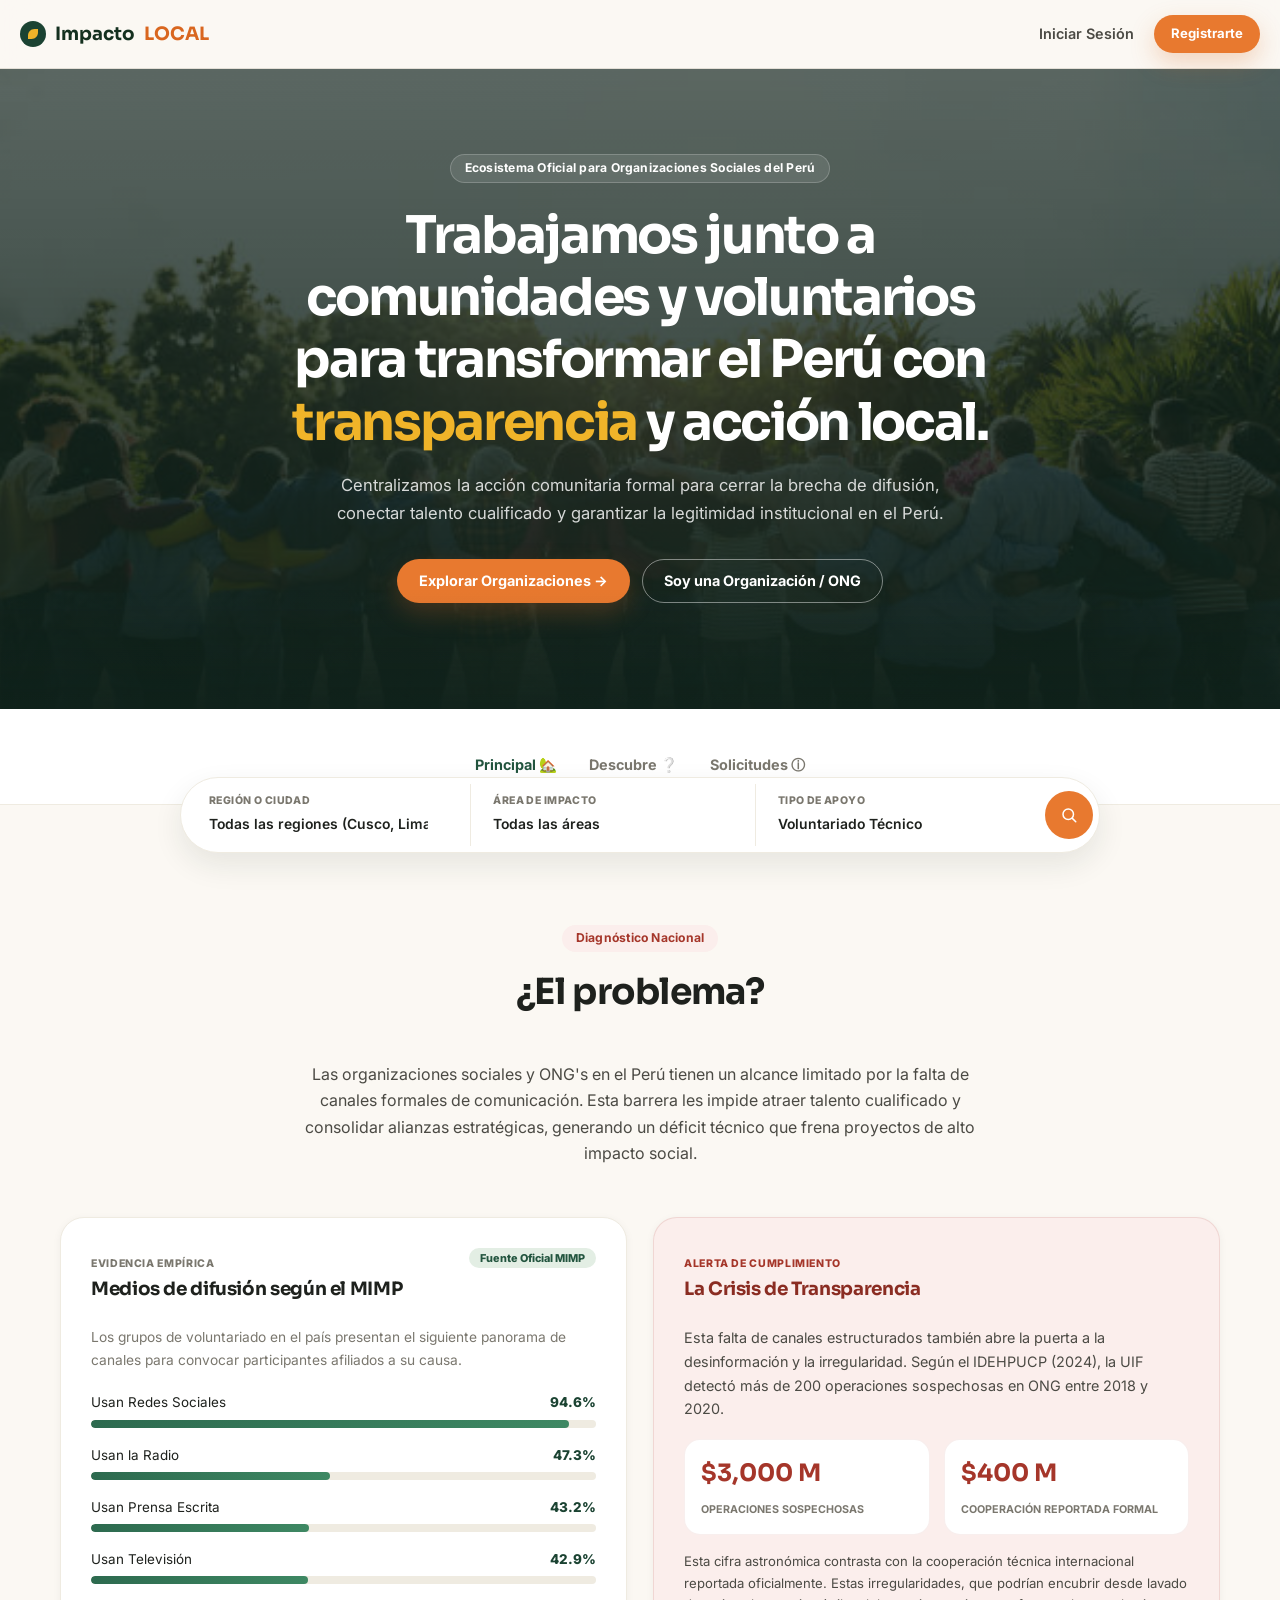
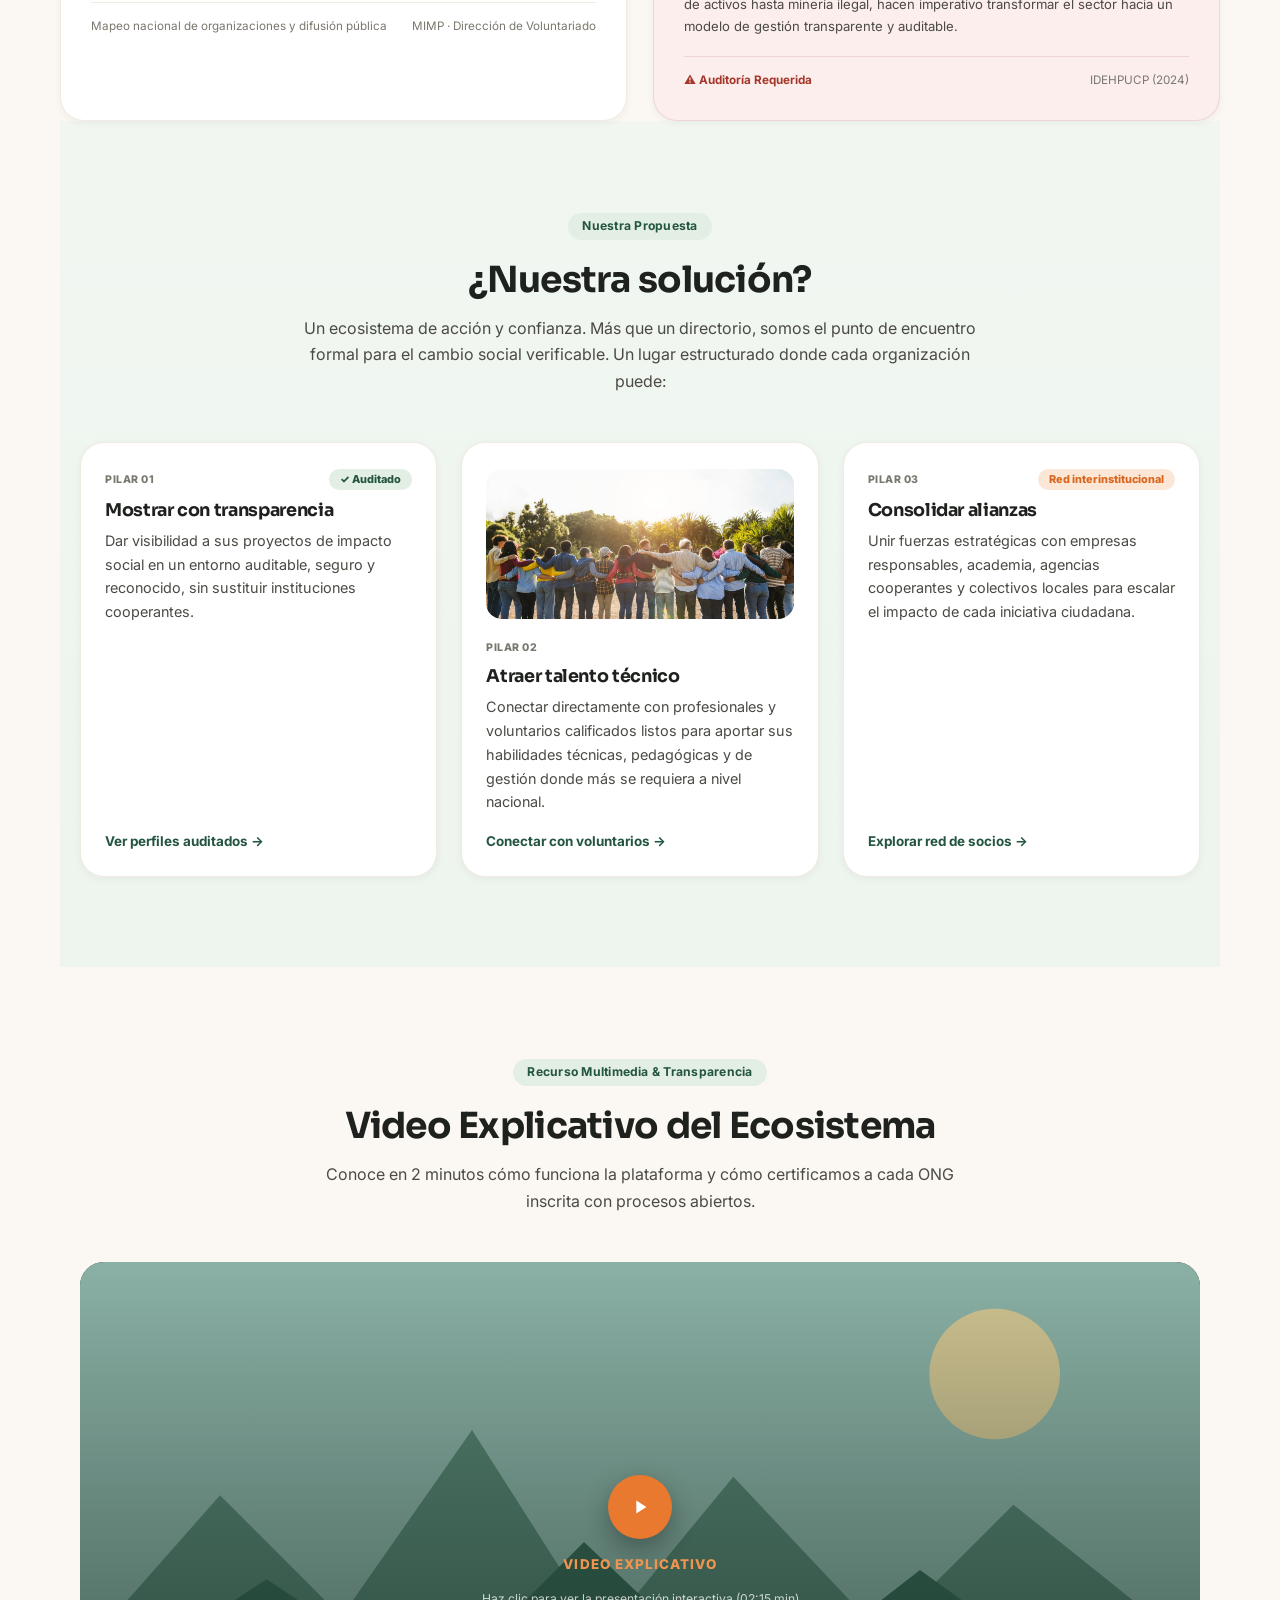
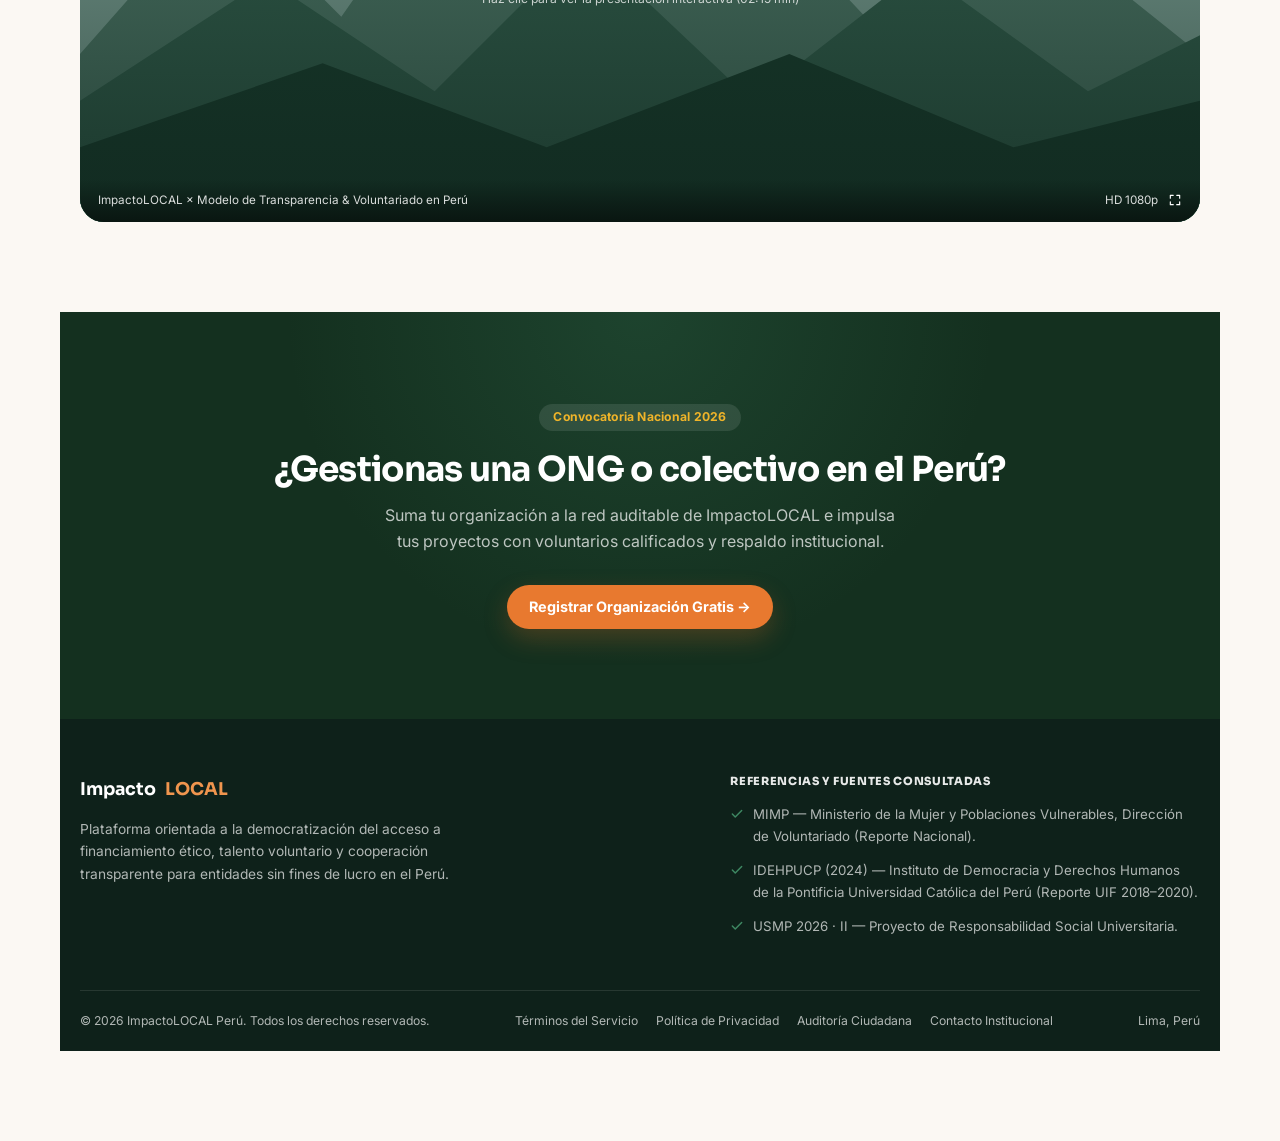
==== index.html @ 23d78580 "Add files via upload" ====
<!DOCTYPE html>
<html lang="es">
<head>
<meta charset="UTF-8">
<meta name="viewport" content="width=device-width, initial-scale=1.0">
<title>ImpactoLOCAL — Ecosistema oficial para organizaciones sociales del Perú</title>
<meta name="description" content="Centralizamos la acción comunitaria formal para cerrar la brecha de difusión, conectar talento cualificado y garantizar la legitimidad institucional en el Perú.">
<link rel="stylesheet" href="css/styles.css">
</head>
<body>
  <nav class="navbar">
    <a href="index.html" class="navbar-logo">
      <svg width="26" height="26" viewBox="0 0 26 26" fill="none" xmlns="http://www.w3.org/2000/svg">
        <circle cx="13" cy="13" r="13" fill="#1B4332"/>
        <path d="M8 14.5C8 10.9 10.9 8 14.5 8H18V11.5C18 15.1 15.1 18 11.5 18H8V14.5Z" fill="#F0B429"/>
      </svg>
      Impacto<span>LOCAL</span>
    </a>
    <div class="navbar-right">
      <a href="registrar.html" class="navbar-login">Iniciar Sesión</a>
      <a href="registrar.html" class="btn btn--naranja btn--sm">Registrarte</a>
    </div>
  </nav>
  <header class="hero">
    <div class="hero-bg"></div>
    <div class="hero-inner">
      <span class="eyebrow">Ecosistema Oficial para Organizaciones Sociales del Perú</span>
      <h1>Trabajamos junto a comunidades y voluntarios para transformar el Perú con <span class="marca">transparencia</span> y acción local.</h1>
      <p class="lead">Centralizamos la acción comunitaria formal para cerrar la brecha de difusión, conectar talento cualificado y garantizar la legitimidad institucional en el Perú.</p>
      <div class="hero-ctas">
        <a href="descubre.html" class="btn btn--naranja">Explorar Organizaciones →</a>
        <a href="registrar.html" class="btn btn--outline-oscuro">Soy una Organización / ONG</a>
      </div>
    </div>
  </header>
  <div class="subnav-bar">
    <div class="subnav">
      <a href="index.html" class="active">Principal 🏡</a>
      <a href="descubre.html">Descubre ❔</a>
      <a href="solicitudes.html">Solicitudes ⓘ</a>
    </div>
  </div>
  <div class="wrap">
    <form class="search-bar" action="descubre.html">
      <div class="search-field">
        <label for="region">Región o ciudad</label>
        <select id="region" name="region">
          <option>Todas las regiones (Cusco, Lima, Puno...)</option>
          <option>Cusco</option>
          <option>Lima</option>
          <option>Puno</option>
          <option>Arequipa</option>
        </select>
      </div>
      <div class="search-field">
        <label for="area">Área de impacto</label>
        <select id="area" name="area">
          <option>Todas las áreas</option>
          <option>Educación</option>
          <option>Salud</option>
          <option>Medio ambiente</option>
          <option>Inclusión social</option>
        </select>
      </div>
      <div class="search-field">
        <label for="tipo">Tipo de apoyo</label>
        <select id="tipo" name="tipo">
          <option>Voluntariado Técnico</option>
          <option>Donaciones</option>
          <option>Alianzas institucionales</option>
          <option>Mentoría</option>
        </select>
      </div>
      <button type="submit" class="search-submit" aria-label="Buscar">
        <svg width="18" height="18" viewBox="0 0 24 24" fill="none"><circle cx="11" cy="11" r="7" stroke="white" stroke-width="2"/><path d="M21 21L16.5 16.5" stroke="white" stroke-width="2" stroke-linecap="round"/></svg>
      </button>
    </form>
  </div>
  <section class="problema">
    <div class="wrap">
      <div class="section-head">
        <span class="eyebrow eyebrow--rosa">Diagnóstico Nacional</span>
        <h2>¿El problema?</h2>
      </div>
      <div class="problema-intro">
        <p>Las organizaciones sociales y ONG's en el Perú tienen un alcance limitado por la falta de canales formales de comunicación. Esta barrera les impide atraer talento cualificado y consolidar alianzas estratégicas, generando un déficit técnico que frena proyectos de alto impacto social.</p>
      </div>
      <div class="grid-2">
        <div class="panel">
          <div class="panel-head">
            <div>
              <span class="panel-tag">EVIDENCIA EMPÍRICA</span>
              <h3>Medios de difusión según el MIMP</h3>
            </div>
            <span class="pill pill--verde">Fuente Oficial MIMP</span>
          </div>
          <p style="font-size:0.86rem; color:var(--gris-500); margin-bottom:20px;">Los grupos de voluntariado en el país presentan el siguiente panorama de canales para convocar participantes afiliados a su causa.</p>

          <div class="barra-fila">
            <div class="barra-top"><span>Usan Redes Sociales</span><span class="num">94.6%</span></div>
            <div class="barra-track"><div class="barra-fill" style="width:94.6%"></div></div>
          </div>
          <div class="barra-fila">
            <div class="barra-top"><span>Usan la Radio</span><span class="num">47.3%</span></div>
            <div class="barra-track"><div class="barra-fill" style="width:47.3%"></div></div>
          </div>
          <div class="barra-fila">
            <div class="barra-top"><span>Usan Prensa Escrita</span><span class="num">43.2%</span></div>
            <div class="barra-track"><div class="barra-fill" style="width:43.2%"></div></div>
          </div>
          <div class="barra-fila">
            <div class="barra-top"><span>Usan Televisión</span><span class="num">42.9%</span></div>
            <div class="barra-track"><div class="barra-fill" style="width:42.9%"></div></div>
          </div>

          <div class="panel-foot">
            <span>Mapeo nacional de organizaciones y difusión pública</span>
            <span>MIMP · Dirección de Voluntariado</span>
          </div>
        </div>
        <div class="panel panel--alerta">
          <div class="panel-head">
            <div>
              <span class="panel-tag" style="color:var(--rojo-600);">ALERTA DE CUMPLIMIENTO</span>
              <h3>La Crisis de Transparencia</h3>
            </div>
          </div>
          <p>Esta falta de canales estructurados también abre la puerta a la desinformación y la irregularidad. Según el IDEHPUCP (2024), la UIF detectó más de 200 operaciones sospechosas en ONG entre 2018 y 2020.</p>

          <div class="stat-row">
            <div class="stat-box">
              <span class="num">$3,000 M</span>
              <span class="cap">OPERACIONES SOSPECHOSAS</span>
            </div>
            <div class="stat-box">
              <span class="num">$400 M</span>
              <span class="cap">COOPERACIÓN REPORTADA FORMAL</span>
            </div>
          </div>
          <p style="font-size:0.82rem; margin-bottom:0;">Esta cifra astronómica contrasta con la cooperación técnica internacional reportada oficialmente. Estas irregularidades, que podrían encubrir desde lavado de activos hasta minería ilegal, hacen imperativo transformar el sector hacia un modelo de gestión transparente y auditable.</p>
          <div class="panel-foot">
            <span class="req">⚠ Auditoría Requerida</span>
            <span>IDEHPUCP (2024)</span>
          </div>
        </div>
      </div>
  <section class="solucion">
    <div class="wrap">
      <div class="section-head">
        <span class="eyebrow eyebrow--verde">Nuestra Propuesta</span>
        <h2>¿Nuestra solución?</h2>
        <p>Un ecosistema de acción y confianza. Más que un directorio, somos el punto de encuentro formal para el cambio social verificable. Un lugar estructurado donde cada organización puede:</p>
      </div>
      <div class="solucion-grid">
        <div class="pilar">
          <div class="pilar-top">
            <span class="pilar-num">PILAR 01</span>
            <span class="pill pill--verde">✓ Auditado</span>
          </div>
          <h3>Mostrar con transparencia</h3>
          <p>Dar visibilidad a sus proyectos de impacto social en un entorno auditable, seguro y reconocido, sin sustituir instituciones cooperantes.</p>
          <a href="descubre.html" class="pilar-link">Ver perfiles auditados →</a>
        </div>
        <div class="pilar">
          <div class="pilar-media">
            <img src="imagenes/personas.png" alt="Voluntarios trabajando en comunidad">
          </div>
          <div class="pilar-top">
            <span class="pilar-num">PILAR 02</span>
          </div>
          <h3>Atraer talento técnico</h3>
          <p>Conectar directamente con profesionales y voluntarios calificados listos para aportar sus habilidades técnicas, pedagógicas y de gestión donde más se requiera a nivel nacional.</p>
          <a href="registrar.html" class="pilar-link">Conectar con voluntarios →</a>
        </div>
        <div class="pilar">
          <div class="pilar-top">
            <span class="pilar-num">PILAR 03</span>
            <span class="pill" style="background:var(--naranja-100); color:var(--naranja-600);">Red interinstitucional</span>
          </div>
          <h3>Consolidar alianzas</h3>
          <p>Unir fuerzas estratégicas con empresas responsables, academia, agencias cooperantes y colectivos locales para escalar el impacto de cada iniciativa ciudadana.</p>
          <a href="solicitudes.html" class="pilar-link">Explorar red de socios →</a>
        </div>
      </div>
    </div>
  </section>
  <section>
    <div class="wrap">
      <div class="section-head">
        <span class="eyebrow eyebrow--verde">Recurso Multimedia &amp; Transparencia</span>
        <h2>Video Explicativo del Ecosistema</h2>
        <p>Conoce en 2 minutos cómo funciona la plataforma y cómo certificamos a cada ONG inscrita con procesos abiertos.</p>
      </div>
      <div class="video-frame" role="button" tabindex="0" aria-label="Reproducir video explicativo">
        <svg class="landscape" viewBox="0 0 1200 600" preserveAspectRatio="xMidYMid slice" xmlns="http://www.w3.org/2000/svg">
          <rect width="1200" height="600" fill="#9CC4B8"/>
          <path d="M0 420L150 250L280 380L420 180L560 400L700 230L860 400L1000 260L1200 420V600H0Z" fill="#5F8E7C"/>
          <path d="M0 470L200 340L380 460L540 300L720 470L900 330L1080 460L1200 400V600H0Z" fill="#3C6E5A"/>
          <path d="M0 520L260 430L500 520L760 420L1000 520L1200 470V600H0Z" fill="#1B4332"/>
          <circle cx="980" cy="120" r="70" fill="#F6DDA0" opacity="0.9"/>
        </svg>
        <div class="video-center">
          <div class="play-btn">
            <svg width="22" height="22" viewBox="0 0 24 24" fill="none"><path d="M8 5V19L19 12L8 5Z" fill="white"/></svg>
          </div>
          <span class="caption">VIDEO EXPLICATIVO</span>
          <span class="sub">Haz clic para ver la presentación interactiva (02:15 min)</span>
        </div>
        <div class="video-bar">
          <span>ImpactoLOCAL × Modelo de Transparencia &amp; Voluntariado en Perú</span>
          <span class="right">
            <span>HD 1080p</span>
            <svg width="14" height="14" viewBox="0 0 24 24" fill="none"><path d="M4 9V4H9M15 4H20V9M20 15V20H15M9 20H4V15" stroke="white" stroke-width="2" stroke-linecap="round" stroke-linejoin="round"/></svg>
          </span>
        </div>
      </div>
    </div>
  </section>
  <section class="cta">
    <div class="wrap">
      <span class="eyebrow">Convocatoria Nacional 2026</span>
      <h2>¿Gestionas una ONG o colectivo en el Perú?</h2>
      <p>Suma tu organización a la red auditable de ImpactoLOCAL e impulsa tus proyectos con voluntarios calificados y respaldo institucional.</p>
      <a href="registrar.html" class="btn btn--naranja">Registrar Organización Gratis →</a>
    </div>
  </section>
  <footer>
    <div class="wrap">
      <div class="footer-grid">
        <div class="footer-col">
          <div class="footer-logo">Impacto<span>LOCAL</span></div>
          <p>Plataforma orientada a la democratización del acceso a financiamiento ético, talento voluntario y cooperación transparente para entidades sin fines de lucro en el Perú.</p>
        </div>
        <div class="footer-col">
          <h4>REFERENCIAS Y FUENTES CONSULTADAS</h4>
          <ul class="footer-refs">
            <li>
              <svg width="14" height="14" viewBox="0 0 24 24" fill="none"><path d="M20 6L9 17L4 12" stroke="currentColor" stroke-width="2.5" stroke-linecap="round" stroke-linejoin="round"/></svg>
              MIMP — Ministerio de la Mujer y Poblaciones Vulnerables, Dirección de Voluntariado (Reporte Nacional).
            </li>
            <li>
              <svg width="14" height="14" viewBox="0 0 24 24" fill="none"><path d="M20 6L9 17L4 12" stroke="currentColor" stroke-width="2.5" stroke-linecap="round" stroke-linejoin="round"/></svg>
              IDEHPUCP (2024) — Instituto de Democracia y Derechos Humanos de la Pontificia Universidad Católica del Perú (Reporte UIF 2018–2020).
            </li>
            <li>
              <svg width="14" height="14" viewBox="0 0 24 24" fill="none"><path d="M20 6L9 17L4 12" stroke="currentColor" stroke-width="2.5" stroke-linecap="round" stroke-linejoin="round"/></svg>
              USMP 2026 · II — Proyecto de Responsabilidad Social Universitaria.
            </li>
          </ul>
        </div>
      </div>
      <div class="footer-bottom">
        <span>© 2026 ImpactoLOCAL Perú. Todos los derechos reservados.</span>
        <nav>
          <a href="#">Términos del Servicio</a>
          <a href="#">Política de Privacidad</a>
          <a href="#">Auditoría Ciudadana</a>
          <a href="#">Contacto Institucional</a>
        </nav>
        <span>Lima, Perú</span>
      </div>
    </div>
  </footer>
</body>
</html>
---- css/styles.css ----
@import url('https://fonts.googleapis.com/css2?family=Sora:wght@400;500;600;700;800&family=Inter:wght@400;500;600;700&display=swap');

:root {

  --verde-950: #0E211A;
  --verde-900: #14301F;
  --verde-800: #1B4332;
  --verde-700: #23553F;
  --verde-600: #2D6A4F;
  --verde-500: #3E8863;
  --verde-100: #E3EEE4;
  --verde-50: #F1F6F1;

  --naranja-600: #D9661F;
  --naranja-500: #E8792F;
  --naranja-400: #F0954E;
  --naranja-100: #FCE7D6;

  --amarillo-500: #F0B429;

  --rojo-700: #8A2C22;
  --rojo-600: #A5362A;
  --rojo-100: #F8E4E1;
  --rosa-bg: #FBEEEC;

  --crema: #FBF8F3;
  --blanco: #FFFFFF;
  --tinta: #1E211D;
  --gris-700: #4B4A44;
  --gris-500: #7A776E;
  --gris-300: #D8D3C6;
  --gris-100: #EFEBE1;

  --verde-brand: var(--verde-800);
  --verde-brand-hover: var(--verde-900);
  --accent: var(--naranja-500);
  --accent-hover: var(--naranja-600);

  --surface: var(--blanco);
  --surface-soft: var(--crema);
  --surface-green: var(--verde-50);

  --border: var(--gris-100);
  --border-strong: var(--gris-300);

  --radius-xs: 8px;
  --radius-s: 10px;
  --radius-m: 16px;
  --radius-l: 24px;
  --radius-xl: 32px;
  --radius-pill: 999px;

  --shadow-xs:
    0 2px 8px rgba(20, 48, 31, 0.05);

  --shadow-sm:
    0 6px 18px rgba(20, 48, 31, 0.07);

  --shadow-md:
    0 12px 30px rgba(20, 48, 31, 0.09);

  --shadow-lg:
    0 20px 50px rgba(20, 48, 31, 0.13);

  --shadow-orange:
    0 10px 24px rgba(216, 102, 31, 0.25);

  --max: 1160px;
  --content-wide: 1280px;

  --ease: cubic-bezier(.2, .8, .2, 1);
  --transition-fast: .15s var(--ease);
  --transition: .22s var(--ease);
}

*,
*::before,
*::after {
  box-sizing: border-box;
}

html {
  scroll-behavior: smooth;
  scroll-padding-top: 90px;
}

body {
  margin: 0;
  min-width: 320px;

  font-family:
    'Inter',
    -apple-system,
    BlinkMacSystemFont,
    'Segoe UI',
    sans-serif;

  background: var(--crema);
  color: var(--tinta);
  line-height: 1.65;

  -webkit-font-smoothing: antialiased;
  text-rendering: optimizeLegibility;
}

img {
  display: block;
  max-width: 100%;
}

svg {
  display: block;
}

a {
  color: inherit;
}

button,
input,
select,
textarea {
  font: inherit;
}

button {
  cursor: pointer;
}

button:disabled {
  cursor: not-allowed;
  opacity: .55;
}

h1,
h2,
h3,
h4,
h5,
h6 {
  margin: 0;
  font-family: 'Sora', 'Inter', sans-serif;
  line-height: 1.2;
  letter-spacing: -.02em;
}

p {
  margin: 0;
}

ul,
ol {
  margin: 0;
  padding: 0;
  list-style: none;
}

:focus-visible {
  outline: 3px solid var(--naranja-400);
  outline-offset: 3px;
}

::selection {
  background: var(--verde-800);
  color: var(--blanco);
}

@media (prefers-reduced-motion: reduce) {
  html {
    scroll-behavior: auto;
  }

  *,
  *::before,
  *::after {
    transition-duration: .01ms !important;
    animation-duration: .01ms !important;
    animation-iteration-count: 1 !important;
  }
}

.wrap {
  width: min(100% - 40px, var(--max));
  margin-inline: auto;
}

section {
  padding: 90px 0;
}

.eyebrow {
  display: inline-flex;
  align-items: center;
  gap: 7px;

  padding: 6px 14px;

  border-radius: var(--radius-pill);

  font-size: .76rem;
  font-weight: 700;
  line-height: 1.2;
  letter-spacing: .02em;
}

.eyebrow--rosa {
  background: var(--rosa-bg);
  color: var(--rojo-600);
}

.eyebrow--verde {
  background: var(--verde-100);
  color: var(--verde-700);
}

.section-head {
  max-width: 680px;
  margin: 0 auto 48px;
  text-align: center;
}

.section-head h2 {
  margin: 14px 0;
  font-size: clamp(1.7rem, 3vw, 2.25rem);
  font-weight: 700;
}

.section-head p {
  color: var(--gris-700);
  font-size: 1rem;
}

.section-head .eyebrow {
  margin-bottom: 4px;
}

.navbar {
  position: sticky;
  top: 0;
  z-index: 50;

  display: flex;
  align-items: center;
  justify-content: space-between;

  padding: 15px max(20px, calc((100vw - var(--content-wide)) / 2));

  background: rgba(251, 248, 243, .88);
  border-bottom: 1px solid rgba(216, 211, 198, .65);

  backdrop-filter: blur(14px);
  -webkit-backdrop-filter: blur(14px);
}

.navbar-logo {
  display: inline-flex;
  align-items: center;
  gap: 9px;

  color: var(--verde-900);

  font-family: 'Sora', sans-serif;
  font-size: 1.15rem;
  font-weight: 700;

  text-decoration: none;
}

.navbar-logo svg {
  flex-shrink: 0;
}

.navbar-logo span {
  color: var(--naranja-600);
}

.navbar-right {
  display: flex;
  align-items: center;
  gap: 20px;
}

.navbar-login {
  color: var(--gris-700);

  font-size: .9rem;
  font-weight: 600;

  text-decoration: none;

  transition: color var(--transition-fast);
}

.navbar-login:hover {
  color: var(--verde-800);
}

.btn {
  display: inline-flex;
  align-items: center;
  justify-content: center;
  gap: 8px;

  min-height: 44px;
  padding: 10px 21px;

  border: 1px solid transparent;
  border-radius: var(--radius-pill);

  font-size: .9rem;
  font-weight: 700;
  line-height: 1;
  text-decoration: none;

  transition:
    transform var(--transition-fast),
    background-color var(--transition),
    border-color var(--transition),
    color var(--transition),
    box-shadow var(--transition);
}

.btn:hover {
  transform: translateY(-2px);
}

.btn:active {
  transform: translateY(0);
}

.btn--naranja {
  color: var(--blanco);
  background: var(--accent);
  box-shadow: var(--shadow-orange);
}

.btn--naranja:hover {
  background: var(--accent-hover);
  box-shadow: 0 12px 28px rgba(216, 102, 31, .3);
}

.btn--outline {
  color: var(--verde-800);
  border-color: var(--verde-700);
  background: transparent;
}

.btn--outline:hover {
  color: var(--blanco);
  background: var(--verde-800);
}

.btn--outline-oscuro {
  color: var(--blanco);
  border-color: rgba(255,255,255,.45);
  background: transparent;
}

.btn--outline-oscuro:hover {
  background: rgba(255,255,255,.12);
  border-color: rgba(255,255,255,.7);
}

.btn--sm {
  min-height: 38px;
  padding: 8px 16px;
  font-size: .82rem;
}

.btn--block {
  width: 100%;
}

.hero {
  position: relative;
  overflow: hidden;
  color: var(--blanco);
  isolation: isolate;
}

.hero-bg {
  position: absolute;
  inset: 0;
  z-index: -2;

  background-image:
    linear-gradient(
      180deg,
      rgba(14,33,26,.68) 0%,
      rgba(14,33,26,.82) 55%,
      rgba(14,33,26,.98) 100%
    ),
    url('../imagenes/personas.png');

  background-position: center 30%;
  background-size: cover;

  filter: saturate(.9);
  transform: scale(1.01);
}

.hero::after {
  content: "";

  position: absolute;
  inset: auto 0 0;

  height: 120px;

  background:
    linear-gradient(
      to bottom,
      transparent,
      rgba(14,33,26,.18)
    );

  pointer-events: none;
}

.hero-inner {
  position: relative;

  width: min(100% - 40px, 760px);

  margin: 0 auto;
  padding: 84px 0 64px;

  text-align: center;
}

.hero-inner .eyebrow {
  color: var(--blanco);
  background: rgba(255,255,255,.1);
  border: 1px solid rgba(255,255,255,.2);
  backdrop-filter: blur(8px);
}

.hero h1 {
  margin: 22px 0 18px;

  font-size: clamp(2.1rem, 5vw, 3.25rem);
  font-weight: 700;
  letter-spacing: -.045em;
}

.hero h1 .marca {
  color: var(--amarillo-500);
}

.hero p.lead {
  max-width: 620px;
  margin: 0 auto 32px;

  color: rgba(255,255,255,.82);
  font-size: 1.04rem;
}

.hero-ctas {
  display: flex;
  align-items: center;
  justify-content: center;
  flex-wrap: wrap;

  gap: 12px;

  margin-bottom: 42px;
}

.impacto-card {
  position: relative;
  z-index: 2;

  display: flex;
  align-items: center;
  gap: 14px;

  width: min(100%, 500px);

  margin: 0 auto;

  padding: 16px 20px;

  color: var(--tinta);
  text-align: left;

  background: rgba(255,255,255,.98);
  border: 1px solid rgba(255,255,255,.7);
  border-radius: var(--radius-m);

  box-shadow: var(--shadow-lg);

  transform: translateY(28px);
}

.impacto-card .icono {
  display: flex;
  align-items: center;
  justify-content: center;

  width: 42px;
  height: 42px;

  flex-shrink: 0;

  color: var(--naranja-600);
  background: var(--naranja-100);

  border-radius: 12px;
}

.impacto-card strong {
  display: block;
  font-size: .94rem;
}

.impacto-card .label {
  display: block;

  margin-bottom: 2px;

  color: var(--naranja-600);

  font-size: .66rem;
  font-weight: 800;
  letter-spacing: .06em;
  text-transform: uppercase;
}

.impacto-card a {
  color: var(--verde-700);

  font-size: .8rem;
  font-weight: 700;

  text-decoration: none;
}

.impacto-card a:hover {
  text-decoration: underline;
}

.subnav-bar {
  padding-top: 44px;

  background: var(--blanco);
  border-bottom: 1px solid var(--gris-100);
}

.subnav {
  display: flex;
  justify-content: center;
  flex-wrap: wrap;
  gap: 32px;

  padding-bottom: 14px;
}

.subnav a {
  display: inline-flex;
  align-items: center;
  gap: 7px;

  padding-bottom: 11px;

  color: var(--gris-500);

  font-size: .9rem;
  font-weight: 700;

  text-decoration: none;

  border-bottom: 2px solid transparent;

  transition:
    color var(--transition),
    border-color var(--transition);
}

.subnav a:hover {
  color: var(--verde-800);
}

.subnav a.active {
  color: var(--verde-700);
  border-bottom-color: var(--verde-700);
}

.search-bar {
  position: relative;
  z-index: 5;

  display: flex;
  align-items: stretch;

  width: min(100% - 40px, 920px);

  margin: -28px auto 0;
  padding: 6px;

  background: var(--blanco);
  border: 1px solid var(--gris-100);
  border-radius: var(--radius-pill);

  box-shadow: var(--shadow-md);
}

.search-field {
  display: flex;
  flex: 1;
  flex-direction: column;
  gap: 2px;

  min-width: 0;

  padding: 8px 22px;

  border-right: 1px solid var(--gris-100);
}

.search-field:last-of-type {
  border-right: 0;
}

.search-field label {
  color: var(--gris-500);

  font-size: .66rem;
  font-weight: 800;
  letter-spacing: .04em;
  text-transform: uppercase;
}

.search-field select {
  width: 100%;

  padding: 2px 20px 2px 0;

  color: var(--tinta);

  font-size: .87rem;
  font-weight: 600;

  background: transparent;
  border: 0;

  appearance: none;
  cursor: pointer;
}

.search-field select:focus {
  outline: none;
}

.search-submit {
  display: flex;
  align-items: center;
  justify-content: center;

  width: 48px;
  height: 48px;

  flex-shrink: 0;
  align-self: center;

  margin-left: 6px;

  color: var(--blanco);
  background: var(--accent);

  border: 0;
  border-radius: 50%;

  transition:
    transform var(--transition-fast),
    background var(--transition),
    box-shadow var(--transition);
}

.search-submit:hover {
  background: var(--accent-hover);
  transform: scale(1.04);
  box-shadow: var(--shadow-orange);
}

.problema {
  padding-top: 70px;
}

.problema-intro {
  max-width: 700px;
  margin: 0 auto 50px;

  text-align: center;
}

.problema-intro p {
  color: var(--gris-700);
}

.grid-2 {
  display: grid;
  grid-template-columns: repeat(2, minmax(0, 1fr));
  gap: 26px;
}

.panel {
  padding: 30px;

  background: var(--blanco);
  border: 1px solid var(--gris-100);
  border-radius: var(--radius-l);

  box-shadow: var(--shadow-xs);

  transition:
    transform var(--transition),
    box-shadow var(--transition);
}

.panel:hover {
  transform: translateY(-3px);
  box-shadow: var(--shadow-sm);
}

.panel-head {
  display: flex;
  align-items: flex-start;
  justify-content: space-between;
  gap: 12px;

  margin-bottom: 6px;
}

.panel-tag {
  color: var(--gris-500);

  font-size: .66rem;
  font-weight: 800;
  letter-spacing: .06em;
  text-transform: uppercase;
}

.panel h3 {
  margin: 4px 0 20px;
  font-size: 1.15rem;
}

.pill {
  display: inline-flex;
  align-items: center;

  padding: 5px 11px;

  border-radius: var(--radius-pill);

  font-size: .68rem;
  font-weight: 800;
  line-height: 1;
  white-space: nowrap;
}

.pill--verde {
  color: var(--verde-700);
  background: var(--verde-100);
}

.pill--rojo {
  color: var(--rojo-600);
  background: transparent;
  border: 1px solid rgba(165,54,42,.55);
}

.barra-fila {
  margin-bottom: 16px;
}

.barra-fila:last-child {
  margin-bottom: 8px;
}

.barra-top {
  display: flex;
  justify-content: space-between;

  margin-bottom: 6px;

  font-size: .84rem;
}

.barra-top .num {
  color: var(--verde-800);
  font-weight: 800;
}

.barra-track {
  height: 8px;

  overflow: hidden;

  background: var(--gris-100);
  border-radius: var(--radius-pill);
}

.barra-fill {
  height: 100%;

  background:
    linear-gradient(
      90deg,
      var(--verde-600),
      var(--verde-500)
    );

  border-radius: inherit;
}

.panel-foot {
  display: flex;
  justify-content: space-between;
  gap: 12px;

  margin-top: 18px;
  padding-top: 14px;

  color: var(--gris-500);

  font-size: .73rem;

  border-top: 1px solid var(--gris-100);
}

.panel--alerta {
  background: var(--rosa-bg);
  border-color: rgba(165,54,42,.13);
}

.panel--alerta h3 {
  color: var(--rojo-700);
}

.panel--alerta > p {
  margin-bottom: 18px;

  color: var(--gris-700);
  font-size: .9rem;
}

.stat-row {
  display: grid;
  grid-template-columns: repeat(2, minmax(0, 1fr));
  gap: 14px;

  margin-bottom: 16px;
}

.stat-box {
  padding: 14px 16px;

  background: var(--blanco);
  border: 1px solid rgba(165,54,42,.08);
  border-radius: var(--radius-m);
}

.stat-box .num {
  display: block;

  color: var(--rojo-600);

  font-family: 'Sora', sans-serif;
  font-size: 1.5rem;
  font-weight: 700;
}

.stat-box .cap {
  color: var(--gris-500);

  font-size: .67rem;
  font-weight: 700;
}

.panel--alerta .panel-foot {
  border-top-color: rgba(165,54,42,.14);
}

.panel--alerta .panel-foot .req {
  color: var(--rojo-600);
  font-weight: 700;
}

.solucion {
  background:
    linear-gradient(
      180deg,
      var(--verde-50) 0%,
      #edf5ee 100%
    );
}

.solucion-grid {
  display: grid;
  grid-template-columns: repeat(3, minmax(0, 1fr));
  gap: 24px;
}

.pilar {
  display: flex;
  flex-direction: column;

  padding: 26px 24px 24px;

  background: var(--blanco);
  border: 1px solid var(--gris-100);
  border-radius: var(--radius-l);

  box-shadow: var(--shadow-xs);

  transition:
    transform var(--transition),
    box-shadow var(--transition);
}

.pilar:hover {
  transform: translateY(-5px);
  box-shadow: var(--shadow-md);
}

.pilar-media {
  position: relative;

  height: 150px;

  margin-bottom: 20px;

  overflow: hidden;

  background: var(--verde-100);
  border-radius: var(--radius-m);
}

.pilar-media img {
  width: 100%;
  height: 100%;

  object-fit: cover;

  transition: transform .5s var(--ease);
}

.pilar:hover .pilar-media img {
  transform: scale(1.04);
}

.pilar-media.icono-media {
  display: flex;
  align-items: center;
  justify-content: center;
}

.pilar-top {
  display: flex;
  align-items: center;
  justify-content: space-between;

  margin-bottom: 10px;
}

.pilar-num {
  color: var(--gris-500);

  font-size: .66rem;
  font-weight: 800;
  letter-spacing: .05em;
}

.pilar h3 {
  margin-bottom: 8px;
  font-size: 1.1rem;
}

.pilar p {
  flex: 1;

  color: var(--gris-700);
  font-size: .9rem;
}

.pilar-link {
  display: inline-flex;
  align-items: center;
  gap: 6px;

  margin-top: 16px;

  color: var(--verde-700);

  font-size: .84rem;
  font-weight: 700;

  text-decoration: none;

  transition: gap var(--transition-fast);
}

.pilar-link:hover {
  gap: 10px;
}

.video-frame,
.video-banner-box {
  position: relative;

  overflow: hidden;

  background: var(--verde-900);
  border-radius: var(--radius-l);

  isolation: isolate;
}

.video-frame {
  aspect-ratio: 16 / 8;
  cursor: pointer;
}

.video-frame svg.landscape {
  position: absolute;
  inset: 0;

  width: 100%;
  height: 100%;
}

.video-frame::after,
.video-banner-box::after {
  content: "";

  position: absolute;
  inset: 0;
  z-index: 1;

  background:
    linear-gradient(
      180deg,
      rgba(14,33,26,.12),
      rgba(14,33,26,.7)
    );

  pointer-events: none;
}

.video-center,
.video-overlay {
  position: absolute;
  inset: 0;
  z-index: 2;

  display: flex;
  align-items: center;
  justify-content: center;
  flex-direction: column;

  color: var(--blanco);
  text-align: center;
}

.video-center {
  gap: 14px;
}

.play-btn,
.play-btn-circle {
  display: flex;
  align-items: center;
  justify-content: center;

  color: var(--blanco);
  background: var(--accent);

  border-radius: 50%;

  box-shadow: 0 10px 26px rgba(0,0,0,.3);

  transition:
    transform var(--transition),
    background var(--transition);
}

.play-btn {
  width: 64px;
  height: 64px;
}

.play-btn-circle {
  width: 52px;
  height: 52px;

  margin-bottom: 10px;

  background: var(--verde-600);
}

.video-frame:hover .play-btn,
.video-banner-box:hover .play-btn-circle {
  transform: scale(1.08);
  background: var(--accent-hover);
}

.video-center .caption {
  color: var(--naranja-400);

  font-size: .84rem;
  font-weight: 800;
  letter-spacing: .08em;
  text-transform: uppercase;
}

.video-center .sub {
  color: rgba(255,255,255,.75);
  font-size: .76rem;
}

.video-bar {
  position: absolute;
  right: 0;
  bottom: 0;
  left: 0;
  z-index: 3;

  display: flex;
  align-items: center;
  justify-content: space-between;

  padding: 12px 18px;

  color: rgba(255,255,255,.85);

  font-size: .73rem;

  background:
    linear-gradient(
      0deg,
      rgba(0,0,0,.5),
      transparent
    );
}

.video-bar .right {
  display: flex;
  align-items: center;
  gap: 10px;
}

.video-banner-box {
  height: 240px;
  margin-bottom: 25px;
}

.video-banner-box img {
  width: 100%;
  height: 100%;

  object-fit: cover;

  filter: brightness(.46);

  transition: transform .6s var(--ease);
}

.video-banner-box:hover img {
  transform: scale(1.03);
}

.video-campaign {
  margin-bottom: 5px;

  color: rgba(255,255,255,.8);

  font-size: .68rem;
  letter-spacing: .08em;
  text-transform: uppercase;
}

.video-overlay h3 {
  font-size: 1.15rem;
  font-weight: 600;
}

.video-footer-label {
  position: absolute;
  right: 15px;
  bottom: 10px;
  left: 15px;
  z-index: 3;

  color: rgba(255,255,255,.65);

  font-size: .58rem;
  letter-spacing: .04em;
}

.cta {
  color: var(--blanco);
  text-align: center;
  background:
    radial-gradient(
      circle at 50% 0%,
      rgba(62,136,99,.22),
      transparent 50%
    ),
    var(--verde-900);
}

.cta .eyebrow {
  color: var(--amarillo-500);
  background: rgba(255,255,255,.1);
}

.cta h2 {
  margin: 18px 0 12px;

  font-size: clamp(1.6rem, 3vw, 2.15rem);
}

.cta p {
  max-width: 520px;
  margin: 0 auto 30px;

  color: rgba(255,255,255,.72);
}

footer {
  padding: 56px 0 0;

  color: rgba(255,255,255,.68);
  background: var(--verde-950);

  font-size: .86rem;
}

.footer-grid {
  display: grid;
  grid-template-columns: 1.3fr 1fr;
  gap: 40px;

  padding-bottom: 40px;

  border-bottom: 1px solid rgba(255,255,255,.1);
}

.footer-logo {
  display: flex;
  align-items: center;
  gap: 9px;

  margin-bottom: 14px;

  color: var(--blanco);

  font-family: 'Sora', sans-serif;
  font-size: 1.1rem;
  font-weight: 700;
}

.footer-logo span {
  color: var(--naranja-400);
}

.footer-col p {
  max-width: 380px;
}

.footer-col h4 {
  margin-bottom: 16px;

  color: rgba(255,255,255,.9);

  font-size: .7rem;
  font-weight: 800;
  letter-spacing: .06em;
  text-transform: uppercase;
}

.footer-refs li {
  display: flex;
  gap: 9px;

  margin-bottom: 12px;

  font-size: .83rem;
}

.footer-refs svg {
  flex-shrink: 0;
  margin-top: 3px;

  color: var(--verde-500);
}

.footer-bottom {
  display: flex;
  align-items: center;
  justify-content: space-between;
  flex-wrap: wrap;
  gap: 10px;

  padding: 20px 0;

  font-size: .76rem;
}

.footer-bottom nav {
  display: flex;
  flex-wrap: wrap;
  gap: 18px;
}

.footer-bottom a {
  color: inherit;
  text-decoration: none;

  transition: color var(--transition-fast);
}

.footer-bottom a:hover {
  color: var(--blanco);
}

.page-hero {
  padding: 58px 0 44px;

  color: var(--blanco);
  text-align: center;

  background:
    radial-gradient(
      circle at 50% 0%,
      rgba(62,136,99,.22),
      transparent 55%
    ),
    var(--verde-900);
}

.page-hero h1 {
  margin: 14px 0 10px;

  font-size: clamp(1.8rem, 3vw, 2.35rem);
}

.page-hero p {
  max-width: 560px;
  margin: 0 auto;

  color: rgba(255,255,255,.74);
}

.filtros {
  position: relative;
  z-index: 5;

  display: flex;
  flex-wrap: wrap;
  gap: 10px;

  width: min(100% - 40px, 920px);

  margin: -26px auto 40px;
  padding: 14px;

  background: rgba(255,255,255,.98);
  border: 1px solid var(--gris-100);
  border-radius: var(--radius-m);

  box-shadow: var(--shadow-md);
}

.filtro-chip {
  padding: 9px 15px;

  color: var(--gris-700);

  font-size: .82rem;
  font-weight: 700;

  background: var(--crema);
  border: 1px solid var(--gris-100);
  border-radius: var(--radius-pill);

  transition:
    background var(--transition),
    color var(--transition),
    border-color var(--transition);
}

.filtro-chip:hover {
  color: var(--verde-800);
  background: var(--verde-50);
  border-color: var(--verde-100);
}

.org-grid {
  display: grid;
  grid-template-columns: repeat(3, minmax(0, 1fr));
  gap: 22px;
}

.org-card {
  padding: 22px;

  background: var(--blanco);
  border: 1px solid var(--gris-100);
  border-radius: var(--radius-l);

  box-shadow: var(--shadow-xs);

  transition:
    transform var(--transition),
    box-shadow var(--transition),
    border-color var(--transition);
}

.org-card:hover {
  transform: translateY(-4px);
  border-color: var(--verde-100);
  box-shadow: var(--shadow-md);
}

.org-top {
  display: flex;
  align-items: center;
  gap: 12px;

  margin-bottom: 14px;
}

.org-avatar {
  display: flex;
  align-items: center;
  justify-content: center;

  width: 46px;
  height: 46px;

  flex-shrink: 0;

  color: var(--verde-700);
  background: var(--verde-100);

  border-radius: 12px;

  font-family: 'Sora', sans-serif;
  font-weight: 700;
}

.org-top strong {
  display: block;
  font-size: .96rem;
}

.org-top span {
  color: var(--gris-500);
  font-size: .76rem;
}

.org-card p {
  margin-bottom: 16px;

  color: var(--gris-700);
  font-size: .87rem;
}

.org-tags {
  display: flex;
  flex-wrap: wrap;
  gap: 7px;

  margin-bottom: 18px;
}

.org-tags .pill {
  color: var(--gris-700);
  background: var(--gris-100);
}

.org-card .btn {
  width: 100%;
}

.pasos {
  display: grid;
  grid-template-columns: repeat(3, minmax(0, 1fr));
  gap: 22px;
}

.paso {
  padding: 26px;

  background: var(--blanco);
  border: 1px solid var(--gris-100);
  border-radius: var(--radius-l);

  box-shadow: var(--shadow-xs);
}

.paso-num {
  display: flex;
  align-items: center;
  justify-content: center;

  width: 34px;
  height: 34px;

  margin-bottom: 16px;

  color: var(--blanco);
  background: var(--verde-800);

  border-radius: 10px;

  font-family: 'Sora', sans-serif;
  font-size: .86rem;
  font-weight: 700;
}

.paso h3 {
  margin-bottom: 8px;
  font-size: 1rem;
}

.paso p {
  color: var(--gris-700);
  font-size: .87rem;
}

.estado-list {
  display: flex;
  flex-direction: column;
  gap: 12px;

  max-width: 720px;
  margin: 0 auto;
}

.estado-item {
  display: flex;
  align-items: center;
  justify-content: space-between;
  gap: 14px;

  padding: 18px 22px;

  background: var(--blanco);
  border: 1px solid var(--gris-100);
  border-radius: var(--radius-m);

  box-shadow: var(--shadow-xs);
}

.estado-item .info strong {
  display: block;

  margin-bottom: 3px;

  font-size: .94rem;
}

.estado-item .info span {
  color: var(--gris-500);
  font-size: .78rem;
}

.form-shell {
  position: relative;
  z-index: 5;

  width: min(100% - 32px, 620px);

  margin: -30px auto 0;
  padding: 40px;

  background: var(--blanco);
  border: 1px solid var(--gris-100);
  border-radius: var(--radius-l);

  box-shadow: var(--shadow-lg);
}

.toggle-tipo {
  display: flex;

  padding: 4px;
  margin-bottom: 28px;

  background: var(--gris-100);
  border-radius: var(--radius-pill);
}

.toggle-tipo button {
  flex: 1;

  padding: 10px 14px;

  color: var(--gris-700);
  background: transparent;

  border: 0;
  border-radius: var(--radius-pill);

  font-size: .86rem;
  font-weight: 700;

  transition:
    color var(--transition),
    background var(--transition),
    box-shadow var(--transition);
}

.toggle-tipo button:hover {
  color: var(--verde-800);
}

.toggle-tipo button.activo {
  color: var(--blanco);
  background: var(--verde-800);

  box-shadow: var(--shadow-sm);
}

.campo {
  margin-bottom: 18px;
}

.campo label {
  display: block;

  margin-bottom: 6px;

  color: var(--tinta);

  font-size: .8rem;
  font-weight: 700;
}

.campo input,
.campo select,
.campo textarea {
  width: 100%;

  padding: 12px 14px;

  color: var(--tinta);
  background: var(--crema);

  border: 1px solid var(--gris-300);
  border-radius: var(--radius-s);

  font-size: .9rem;

  transition:
    border-color var(--transition),
    box-shadow var(--transition),
    background var(--transition);
}

.campo input::placeholder,
.campo textarea::placeholder {
  color: var(--gris-500);
}

.campo input:hover,
.campo select:hover,
.campo textarea:hover {
  border-color: #bbb5a7;
}

.campo input:focus,
.campo select:focus,
.campo textarea:focus {
  outline: none;

  background: var(--blanco);
  border-color: var(--verde-600);

  box-shadow:
    0 0 0 3px rgba(45,106,79,.1);
}

.campo textarea {
  min-height: 120px;
  resize: vertical;
}

.campo-2 {
  display: grid;
  grid-template-columns: repeat(2, minmax(0, 1fr));
  gap: 14px;
}

.form-shell .btn {
  margin-top: 6px;
}

.form-nota {
  margin-top: 16px;

  color: var(--gris-500);

  font-size: .78rem;
  text-align: center;
}

.form-nota a {
  color: var(--verde-700);
  font-weight: 700;
  text-decoration: none;
}

.form-nota a:hover {
  text-decoration: underline;
}

.breadcrumb-row {
  display: flex;
  align-items: center;
  justify-content: space-between;
  gap: 16px;

  margin-bottom: 20px;

  color: var(--gris-500);

  font-size: .78rem;
}

.breadcrumb-row a {
  color: var(--verde-700);
  font-weight: 700;
  text-decoration: none;
}

.breadcrumb-row a:hover {
  text-decoration: underline;
}

.verified-badge-top {
  display: inline-flex;
  align-items: center;
  gap: 6px;

  margin-bottom: 10px;
  padding: 6px 12px;

  color: #137333;
  background: #e6f4ea;

  border: 1px solid rgba(19,115,51,.1);
  border-radius: var(--radius-pill);

  font-size: .7rem;
  font-weight: 700;
}

.org-subtitle {
  color: var(--gris-500);

  font-size: .68rem;
  font-weight: 800;
  letter-spacing: .08em;
  text-transform: uppercase;
}

.section-tag {
  margin-bottom: 8px;

  color: var(--verde-700);

  font-size: .68rem;
  font-weight: 800;
  letter-spacing: .08em;
  text-transform: uppercase;
}

.disclaimer-text {
  margin-top: 25px;
  padding-top: 15px;

  color: var(--gris-500);

  font-size: .75rem;
  line-height: 1.55;

  border-top: 1px solid var(--gris-100);
}

.center-text {
  text-align: center;
}

.section-desc {
  max-width: 700px;

  margin: 0 auto 25px;

  color: var(--gris-700);

  font-size: .86rem;
}

.methods-grid {
  display: grid;
  grid-template-columns: repeat(3, minmax(0, 1fr));
  gap: 20px;

  margin-top: 20px;
}

.method-card {
  padding: 25px 20px;

  text-align: left;

  background: var(--blanco);
  border: 1px solid var(--gris-100);
  border-radius: var(--radius-m);

  box-shadow: var(--shadow-xs);

  transition:
    transform var(--transition),
    box-shadow var(--transition),
    border-color var(--transition);
}

.method-card:hover {
  transform: translateY(-4px);
  border-color: var(--verde-100);
  box-shadow: var(--shadow-sm);
}

.method-card i {
  display: block;

  margin-bottom: 15px;

  color: var(--verde-700);

  font-size: 22px;
}

.method-card h3 {
  margin-bottom: 10px;

  color: var(--tinta);

  font-size: 1rem;
}

.method-card p {
  margin-bottom: 15px;

  color: var(--gris-700);

  font-size: .77rem;
  line-height: 1.5;
}

.method-card a {
  color: var(--verde-700);

  font-size: .76rem;
  font-weight: 700;

  text-decoration: none;
}

.method-card a:hover {
  text-decoration: underline;
}

.contact-subtitle {
  margin-bottom: 25px;

  color: var(--gris-500);
  font-size: .82rem;
}

.contact-channels-list {
  display: flex;
  flex-direction: column;
  gap: 12px;

  margin-bottom: 25px;
}

.contact-row {
  display: flex;
  align-items: center;
  justify-content: space-between;
  gap: 15px;

  padding: 14px 18px;

  color: var(--tinta);

  background: var(--blanco);
  border: 1px solid var(--gris-100);
  border-radius: var(--radius-s);

  font-size: .82rem;

  transition:
    border-color var(--transition),
    box-shadow var(--transition);
}

.contact-row:hover {
  border-color: var(--verde-100);
  box-shadow: var(--shadow-xs);
}

.contact-row strong {
  color: var(--tinta);
  font-size: .87rem;
}

.btn-action-outline {
  padding: 7px 13px;

  color: var(--verde-700);

  border: 1px solid var(--verde-700);
  border-radius: var(--radius-xs);

  font-size: .72rem;
  font-weight: 700;

  text-decoration: none;

  transition:
    color var(--transition),
    background var(--transition);
}

.btn-action-outline:hover {
  color: var(--blanco);
  background: var(--verde-700);
}

.external-icon {
  color: var(--gris-500);
  font-size: 13px;
}

.contact-bottom-buttons {
  display: grid;
  grid-template-columns: repeat(2, 1fr);
  gap: 12px;
}

.btn-green-solid,
.btn-gray-outline {
  display: inline-flex;
  align-items: center;
  justify-content: center;

  min-height: 44px;
  padding: 11px 18px;

  border-radius: var(--radius-s);

  font-size: .78rem;
  font-weight: 700;

  text-decoration: none;

  transition:
    transform var(--transition-fast),
    background var(--transition),
    color var(--transition),
    border-color var(--transition);
}

.btn-green-solid {
  color: var(--blanco);
  background: var(--verde-800);
  border: 1px solid var(--verde-800);
}

.btn-green-solid:hover {
  background: var(--verde-900);
  transform: translateY(-1px);
}

.btn-gray-outline {
  color: #334155;
  background: transparent;
  border: 1px solid #cbd5e1;
}

.btn-gray-outline:hover {
  color: var(--verde-800);
  border-color: var(--verde-700);
  background: var(--verde-50);
}

@media (max-width: 900px) {

  .grid-2,
  .solucion-grid,
  .org-grid,
  .pasos,
  .methods-grid {
    grid-template-columns: 1fr;
  }

  .footer-grid {
    grid-template-columns: 1fr;
  }

  .search-bar {
    flex-direction: column;

    border-radius: var(--radius-m);
  }

  .search-field {
    border-right: 0;
    border-bottom: 1px solid var(--gris-100);
  }

  .search-field:last-of-type {
    border-bottom: 0;
  }

  .search-submit {
    margin: 8px auto 4px;
  }

  .solucion-grid {
    gap: 18px;
  }

  .org-grid {
    grid-template-columns: repeat(2, minmax(0, 1fr));
  }

  .pasos {
    grid-template-columns: repeat(3, minmax(0, 1fr));
  }
}

@media (max-width: 640px) {

  .wrap {
    width: min(100% - 32px, var(--max));
  }

  section {
    padding: 60px 0;
  }

  .navbar {
    padding: 13px 16px;
  }

  .navbar-right {
    gap: 8px;
  }

  .navbar-login {
    display: none;
  }

  .navbar .btn--sm {
    min-height: 36px;
    padding: 8px 13px;
    font-size: .76rem;
  }

  .hero-inner {
    width: min(100% - 32px, 760px);
    padding: 58px 0 48px;
  }

  .hero h1 {
    font-size: clamp(2rem, 10vw, 2.6rem);
  }

  .hero p.lead {
    font-size: .95rem;
  }

  .hero-ctas {
    flex-direction: column;
    width: 100%;
  }

  .hero-ctas .btn {
    width: min(100%, 320px);
  }

  .impacto-card {
    flex-direction: column;

    width: calc(100% - 32px);

    padding: 20px;

    text-align: center;
  }

  .subnav-bar {
    padding-top: 34px;
  }

  .subnav {
    gap: 18px;
    justify-content: flex-start;

    overflow-x: auto;

    padding-inline: 16px;

    scrollbar-width: none;
  }

  .subnav::-webkit-scrollbar {
    display: none;
  }

  .subnav a {
    flex-shrink: 0;
  }

  .search-bar,
  .filtros {
    width: calc(100% - 32px);
  }

  .section-head {
    margin-bottom: 36px;
  }

  .section-head h2 {
    font-size: 1.65rem;
  }

  .panel {
    padding: 24px 20px;
  }

  .stat-row {
    grid-template-columns: 1fr;
  }

  .org-grid,
  .pasos,
  .methods-grid {
    grid-template-columns: 1fr;
  }

  .paso {
    padding: 22px;
  }

  .estado-item {
    align-items: flex-start;
    flex-direction: column;
  }

  .form-shell {
    width: calc(100% - 32px);
    padding: 26px 20px;
  }

  .campo-2 {
    grid-template-columns: 1fr;
  }

  .breadcrumb-row {
    align-items: flex-start;
    flex-direction: column;
  }

  .contact-bottom-buttons {
    grid-template-columns: 1fr;
  }

  .footer-bottom {
    align-items: flex-start;
    flex-direction: column;
  }
}

@media (max-width: 420px) {

  .hero-inner {
    padding-top: 48px;
  }

  .eyebrow {
    font-size: .7rem;
  }

  .hero h1 {
    font-size: 1.95rem;
  }

  .hero p.lead {
    font-size: .9rem;
  }

  .panel-head {
    align-items: flex-start;
    flex-direction: column;
  }

  .pilar-media {
    height: 135px;
  }

  .video-banner-box {
    height: 210px;
  }

  .footer-grid {
    gap: 30px;
  }
}


html {
  overflow-x: hidden;
}

body {
  overflow-x: hidden;
}

::selection {
  background: var(--verde-600);
  color: var(--blanco);
}

.navbar-logo,
.navbar-login,
.subnav a,
.footer-bottom a,
.impacto-card a,
.pilar-link,
.method-card a,
.form-nota a,
.breadcrumb-row a {
  -webkit-tap-highlight-color: transparent;
}

.btn,
.btn-action-outline,
.btn-green-solid,
.btn-gray-outline,
.filtro-chip,
.toggle-tipo button,
.method-card,
.org-card,
.paso,
.estado-item,
.contact-row {
  will-change: transform;
}

.btn:focus-visible,
.btn-action-outline:focus-visible,
.btn-green-solid:focus-visible,
.btn-gray-outline:focus-visible,
.navbar-login:focus-visible,
.navbar-logo:focus-visible,
.subnav a:focus-visible,
.footer-bottom a:focus-visible,
.impacto-card a:focus-visible,
.method-card a:focus-visible,
.form-nota a:focus-visible,
.breadcrumb-row a:focus-visible {
  outline: 3px solid var(--naranja-400);
  outline-offset: 3px;
}

@media (max-width: 900px) {
  .org-grid {
    grid-template-columns: repeat(2, minmax(0, 1fr));
  }

  .pasos,
  .methods-grid {
    grid-template-columns: repeat(2, minmax(0, 1fr));
  }
}

@media (max-width: 640px) {
  .navbar-logo {
    font-size: 1rem;
  }

  .hero-bg {
    background-position: center center;
  }

  .impacto-card {
    transform: translateY(18px);
  }

  .search-bar,
  .filtros {
    box-shadow: var(--shadow-sm);
  }

  .org-card,
  .paso,
  .method-card,
  .estado-item,
  .contact-row {
    border-radius: var(--radius-m);
  }

  .page-hero {
    padding: 48px 0 38px;
  }
}

@media (max-width: 420px) {
  .navbar-right .btn--sm {
    padding-inline: 11px;
  }

  .hero-ctas .btn {
    width: 100%;
  }

  .search-field {
    padding-inline: 16px;
  }

  .form-shell {
    border-radius: var(--radius-m);
  }
}

/* ============================================================
   PÁGINA "DESCUBRE" — DETALLE DE ORGANIZACIÓN
   (main-header, org-hero-box, org-section-box, main-footer...)
   Estas clases no tenían reglas propias y heredaban estilos
   por defecto del navegador. Se integran aquí con los mismos
   tokens de color, tipografía, radios y sombras del resto del
   sitio (--verde-*, --naranja-*, Sora/Inter, --radius-*, --shadow-*).
   ============================================================ */

/* --- Header --- */
.main-header {
  position: sticky;
  top: 0;
  z-index: 50;

  display: flex;
  align-items: center;
  justify-content: space-between;
  flex-wrap: wrap;
  gap: 20px 32px;

  padding: 14px max(20px, calc((100vw - var(--content-wide)) / 2));

  background: rgba(251, 248, 243, .92);
  border-bottom: 1px solid rgba(216, 211, 198, .65);

  backdrop-filter: blur(14px);
  -webkit-backdrop-filter: blur(14px);
}

.logo-container {
  display: grid;
  grid-template-columns: auto 1fr;
  align-items: center;
  column-gap: 10px;
}

.logo-icon {
  grid-row: 1 / 3;

  color: var(--verde-800);
  font-size: 1.55rem;
}

.logo-text {
  grid-column: 2;
  grid-row: 1;

  color: var(--verde-900);

  font-family: 'Sora', sans-serif;
  font-size: 1.08rem;
  font-weight: 700;
  line-height: 1.15;
}

.logo-text strong {
  color: var(--naranja-600);
}

.logo-sub {
  grid-column: 2;
  grid-row: 2;

  color: var(--gris-500);

  font-size: .58rem;
  font-weight: 800;
  letter-spacing: .07em;
  text-transform: uppercase;
}

.main-nav {
  display: flex;
  align-items: center;
  gap: 30px;
}

.main-nav a {
  position: relative;

  padding: 6px 2px;

  color: var(--gris-700);

  font-size: .89rem;
  font-weight: 600;
  text-decoration: none;

  transition: color var(--transition-fast);
}

.main-nav a:hover {
  color: var(--verde-800);
}

.main-nav a.active {
  color: var(--verde-800);
}

.main-nav a.active::after {
  content: "";

  position: absolute;
  right: 0;
  bottom: -4px;
  left: 0;

  height: 2px;

  background: var(--accent);
  border-radius: var(--radius-pill);
}

.auth-buttons {
  display: flex;
  align-items: center;
  gap: 16px;
}

.btn-login {
  color: var(--gris-700);

  font-size: .88rem;
  font-weight: 600;
  text-decoration: none;

  transition: color var(--transition-fast);
}

.btn-login:hover {
  color: var(--verde-800);
}

.btn-register {
  display: inline-flex;
  align-items: center;
  justify-content: center;

  min-height: 40px;
  padding: 9px 20px;

  color: var(--blanco);
  background: var(--accent);
  border-radius: var(--radius-pill);

  font-size: .85rem;
  font-weight: 700;
  text-decoration: none;

  box-shadow: var(--shadow-orange);

  transition:
    transform var(--transition-fast),
    background var(--transition);
}

.btn-register:hover {
  background: var(--accent-hover);
  transform: translateY(-2px);
}

/* --- Contenedor principal de la página de organización --- */
.org-detail-container {
  width: min(100% - 40px, var(--max));
  margin-inline: auto;
  padding: 32px 0 90px;
}

.breadcrumb-row {
  padding-top: 4px;
}

/* --- Hero de la organización --- */
.org-hero-box {
  padding: 44px min(6vw, 56px);
  margin-bottom: 28px;

  color: var(--blanco);
  text-align: center;

  background: linear-gradient(135deg, var(--verde-900) 0%, var(--verde-700) 100%);
  border-radius: var(--radius-l);

  box-shadow: var(--shadow-md);
}

.org-hero-box .verified-badge-top {
  color: #eafff0;
  background: rgba(255, 255, 255, .12);
  border-color: rgba(255, 255, 255, .25);
}

.org-main-title {
  margin: 8px 0 10px;

  color: var(--blanco);

  font-size: clamp(2rem, 5vw, 3.1rem);
  font-weight: 800;
}

.org-hero-box .org-subtitle {
  color: rgba(255, 255, 255, .78);
}

/* --- Bloques de sección tipo "card" --- */
.org-section-box {
  padding: 38px min(5vw, 44px);
  margin-bottom: 24px;

  background: var(--blanco);
  border: 1px solid var(--gris-100);
  border-radius: var(--radius-l);

  box-shadow: var(--shadow-xs);
}

.org-section-box.contact-box {
  background: var(--surface-green);
  border-color: var(--verde-100);
}

/* --- Grilla texto + imagen ("Quiénes somos") --- */
.org-grid-two {
  display: grid;
  grid-template-columns: 1.25fr 1fr;
  align-items: center;
  gap: 44px;
}

.org-text-content h2 {
  margin-bottom: 16px;

  color: var(--verde-900);

  font-size: 1.55rem;
}

.org-text-content p {
  margin-bottom: 16px;

  color: var(--gris-700);
  font-size: .95rem;
  line-height: 1.7;
}

.org-text-content p:last-of-type {
  margin-bottom: 0;
}

.org-stats-row {
  display: grid;
  grid-template-columns: repeat(3, minmax(0, 1fr));
  gap: 14px;

  margin-top: 26px;
}

.org-stats-row .stat-box {
  padding: 16px 10px;

  text-align: center;

  background: var(--surface-green);
  border: 1px solid var(--verde-100);
  border-radius: var(--radius-m);
}

.org-stats-row .stat-box strong {
  display: block;

  color: var(--verde-800);

  font-family: 'Sora', sans-serif;
  font-size: 1.4rem;
  font-weight: 800;
}

.org-stats-row .stat-box span {
  color: var(--gris-500);

  font-size: .65rem;
  font-weight: 700;
  letter-spacing: .03em;
  text-transform: uppercase;
}

.org-image-content {
  position: relative;

  overflow: hidden;

  border-radius: var(--radius-l);

  box-shadow: var(--shadow-md);
}

.org-image-content img {
  width: 100%;
  height: 100%;

  object-fit: cover;
}

.photo-tag-floating {
  position: absolute;
  left: 14px;
  bottom: 14px;

  padding: 6px 13px;

  color: var(--blanco);
  background: rgba(14, 33, 26, .72);
  border-radius: var(--radius-pill);

  font-size: .66rem;
  font-weight: 700;

  backdrop-filter: blur(6px);
  -webkit-backdrop-filter: blur(6px);
}

/* --- Contacto: iconos de marca --- */
.contact-row span i {
  width: 18px;
  margin-right: 8px;

  color: var(--verde-700);
  text-align: center;
}

.contact-row .fa-instagram { color: #d6249f; }
.contact-row .fa-facebook  { color: #1877f2; }
.contact-row .fa-tiktok    { color: var(--tinta); }

/* --- Footer --- */
.footer-top {
  display: flex;
  flex-wrap: wrap;
  align-items: center;
  justify-content: space-between;
  gap: 20px 32px;

  width: min(100% - 40px, var(--max));
  margin-inline: auto;
  padding-bottom: 30px;

  border-bottom: 1px solid rgba(255, 255, 255, .1);
}

.footer-top .footer-logo {
  margin-bottom: 0;
}

.footer-top > p {
  flex: 1 1 260px;

  max-width: 380px;

  color: rgba(255, 255, 255, .6);
  font-size: .83rem;
}

.footer-links-right {
  display: flex;
  flex-wrap: wrap;
  gap: 10px 22px;
}

.footer-links-right a {
  color: rgba(255, 255, 255, .68);

  font-size: .8rem;
  text-decoration: none;

  transition: color var(--transition-fast);
}

.footer-links-right a:hover {
  color: var(--blanco);
}

.main-footer .footer-bottom {
  width: min(100% - 40px, var(--max));
  margin-inline: auto;
}

.report-link {
  color: var(--naranja-400);

  font-size: .8rem;
  font-weight: 700;
  text-decoration: none;
}

.report-link:hover {
  text-decoration: underline;
}

/* --- Responsive: tablet --- */
@media (max-width: 900px) {
  .org-grid-two {
    grid-template-columns: 1fr;
  }

  .org-image-content {
    order: -1;
    max-height: 280px;
  }

  .main-nav {
    gap: 18px;
  }
}

/* --- Responsive: móvil --- */
@media (max-width: 640px) {
  .main-header {
    padding: 12px 16px;
    gap: 12px 20px;
  }

  .logo-sub {
    display: none;
  }

  .main-nav {
    order: 3;
    width: 100%;

    padding-top: 10px;

    border-top: 1px solid var(--border-strong);
  }

  .org-hero-box,
  .org-section-box {
    padding: 30px 22px;
  }

  .org-stats-row {
    grid-template-columns: repeat(3, minmax(0, 1fr));
    gap: 8px;
  }

  .org-stats-row .stat-box strong {
    font-size: 1.15rem;
  }

  .footer-top {
    justify-content: flex-start;
  }
}

@media (max-width: 420px) {
  .org-stats-row {
    grid-template-columns: 1fr;
  }
}

/* ============================================================
   PÁGINA "DESCUBRE" — LISTADO / DIRECTORIO DE ORGANIZACIONES
   ============================================================ */

.discover-container {
  width: min(100% - 40px, var(--max));
  margin-inline: auto;
  padding: 36px 0 70px;
}

/* --- Barra de búsqueda --- */
.search-pill-bar {
  display: flex;
  align-items: center;
  gap: 14px;

  margin-bottom: 22px;
  padding: 6px 8px 6px 22px;

  background: var(--blanco);
  border: 1px solid var(--gris-100);
  border-radius: var(--radius-pill);

  box-shadow: var(--shadow-sm);
}

.search-pill-bar i.fa-magnifying-glass {
  flex-shrink: 0;
  color: var(--gris-500);
  font-size: .95rem;
}

.search-pill-bar input {
  flex: 1;
  min-width: 0;

  padding: 12px 0;

  color: var(--tinta);

  background: transparent;
  border: none;
  outline: none;

  font-size: .95rem;
}

.search-pill-bar input::placeholder {
  color: var(--gris-500);
}

.search-plus-btn {
  display: flex;
  align-items: center;
  justify-content: center;
  flex-shrink: 0;

  width: 42px;
  height: 42px;

  color: var(--blanco);
  background: var(--verde-800);
  border: none;
  border-radius: 50%;

  font-size: .85rem;

  transition:
    background var(--transition),
    transform var(--transition-fast);
}

.search-plus-btn:hover {
  background: var(--verde-900);
  transform: rotate(90deg);
}

/* --- Fila de metadatos / filtros activos --- */
.meta-row {
  display: flex;
  align-items: center;
  justify-content: space-between;
  flex-wrap: wrap;
  gap: 10px 18px;

  margin-bottom: 22px;

  color: var(--gris-700);

  font-size: .82rem;
}

.meta-left {
  display: flex;
  align-items: center;
  flex-wrap: wrap;
  gap: 10px;
}

.meta-dot {
  width: 8px;
  height: 8px;
  flex-shrink: 0;

  background: var(--verde-600);
  border-radius: 50%;
}

.meta-sep {
  color: var(--gris-300);
}

.meta-chip {
  padding: 4px 13px;

  color: var(--gris-700);
  background: var(--surface-soft);
  border: 1px solid var(--border-strong);
  border-radius: var(--radius-pill);

  font-size: .74rem;
  font-weight: 700;
}

.meta-chip--verde {
  color: var(--verde-700);
  background: var(--verde-100);
  border-color: transparent;
}

.meta-sort {
  color: var(--gris-500);
  font-size: .82rem;
}

.meta-sort strong {
  color: var(--tinta);
  font-weight: 700;
}

.meta-sort i {
  margin-left: 2px;
  font-size: .68rem;
}

/* --- Banner informativo de verificación --- */
.info-banner {
  display: flex;
  align-items: center;
  gap: 18px;
  flex-wrap: wrap;

  margin-bottom: 28px;
  padding: 18px 24px;

  background: var(--surface-green);
  border: 1px solid var(--verde-100);
  border-radius: var(--radius-l);
}

.info-banner .icon-badge {
  display: flex;
  align-items: center;
  justify-content: center;
  flex-shrink: 0;

  width: 44px;
  height: 44px;

  color: var(--blanco);
  background: var(--verde-800);
  border-radius: 12px;

  font-size: 17px;
}

.info-banner-text {
  flex: 1;
  min-width: 220px;
}

.info-banner-text h3 {
  margin-bottom: 3px;

  color: var(--verde-900);

  font-size: .95rem;
}

.info-banner-text p {
  margin: 0;

  color: var(--gris-700);
  font-size: .8rem;
  line-height: 1.5;
}

.info-banner-link {
  flex-shrink: 0;
  margin-left: auto;

  color: var(--verde-700);

  font-size: .8rem;
  font-weight: 700;
  text-decoration: none;
  white-space: nowrap;
}

.info-banner-link:hover {
  text-decoration: underline;
}

/* --- Lista de organizaciones --- */
.org-list {
  display: flex;
  flex-direction: column;
  gap: 20px;

  margin-bottom: 36px;
}

.org-card-row {
  display: flex;
  gap: 28px;

  padding: 26px;

  background: var(--blanco);
  border: 1px solid var(--gris-100);
  border-radius: var(--radius-l);

  box-shadow: var(--shadow-xs);

  transition:
    transform var(--transition),
    box-shadow var(--transition),
    border-color var(--transition);
}

.org-card-row:hover {
  border-color: var(--verde-100);
  box-shadow: var(--shadow-sm);
  transform: translateY(-3px);
}

.org-card-content {
  flex: 1;
  min-width: 0;
}

.org-card-top {
  display: flex;
  align-items: center;
  flex-wrap: wrap;
  gap: 10px;

  margin-bottom: 12px;
}

.audit-badge {
  display: inline-flex;
  align-items: center;
  gap: 5px;

  padding: 4px 11px;

  color: #137333;
  background: #e6f4ea;
  border-radius: var(--radius-pill);

  font-size: .7rem;
  font-weight: 800;
}

.org-card-location {
  color: var(--gris-500);
  font-size: .78rem;
}

.org-card-content h3 {
  margin-bottom: 10px;
  font-size: 1.28rem;
}

.org-card-content h3 a {
  color: var(--tinta);
  text-decoration: none;

  transition: color var(--transition-fast);
}

.org-card-content h3 a:hover {
  color: var(--verde-800);
}

.org-card-content > p {
  margin-bottom: 16px;

  color: var(--gris-700);

  font-size: .87rem;
  line-height: 1.65;
}

.org-tags {
  display: flex;
  flex-wrap: wrap;
  gap: 8px;

  margin-bottom: 20px;
}

.org-tag {
  display: inline-flex;
  align-items: center;
  gap: 6px;

  padding: 5px 12px;

  color: var(--gris-700);
  background: var(--crema);
  border: 1px solid var(--border);
  border-radius: var(--radius-pill);

  font-size: .72rem;
  font-weight: 600;
}

.org-tag i {
  color: var(--verde-700);
  font-size: 10px;
}

.org-card-actions {
  display: flex;
  align-items: center;
  flex-wrap: wrap;
  gap: 18px;
}

.org-card-cta {
  display: inline-flex;
  align-items: center;
  gap: 6px;

  padding: 11px 22px;

  color: var(--blanco);
  background: var(--verde-800);
  border-radius: var(--radius-pill);

  font-size: .82rem;
  font-weight: 700;
  text-decoration: none;

  transition:
    background var(--transition),
    transform var(--transition-fast);
}

.org-card-cta:hover {
  background: var(--verde-900);
  transform: translateY(-2px);
}

.org-card-secondary {
  color: var(--gris-600, var(--gris-700));

  font-size: .8rem;
  font-weight: 600;
  text-decoration: none;
}

.org-card-secondary:hover {
  color: var(--verde-800);
  text-decoration: underline;
}

.org-card-media {
  position: relative;
  flex-shrink: 0;

  width: 250px;

  overflow: hidden;

  border-radius: var(--radius-m);

  box-shadow: var(--shadow-xs);
}

.org-card-media img {
  width: 100%;
  height: 100%;

  object-fit: cover;
}

.org-card-media .photo-tag-floating {
  font-size: .6rem;
}

/* --- Paginación --- */
.pagination-row {
  display: flex;
  align-items: center;
  justify-content: space-between;
  flex-wrap: wrap;
  gap: 14px;

  margin-bottom: 30px;

  color: var(--gris-600, var(--gris-700));

  font-size: .82rem;
}

.pagination-buttons {
  display: flex;
  align-items: center;
  gap: 6px;
}

.page-btn {
  display: inline-flex;
  align-items: center;
  justify-content: center;

  min-width: 36px;
  height: 36px;
  padding: 0 12px;

  color: var(--gris-700);
  background: var(--blanco);
  border: 1px solid var(--border-strong);
  border-radius: var(--radius-s);

  font-size: .8rem;
  font-weight: 600;
  text-decoration: none;

  transition:
    border-color var(--transition-fast),
    color var(--transition-fast),
    background var(--transition-fast);
}

.page-btn:hover {
  color: var(--verde-800);
  border-color: var(--verde-700);
}

.page-btn.active {
  color: var(--blanco);
  background: var(--verde-800);
  border-color: var(--verde-800);
}

.page-btn.disabled {
  opacity: .5;
  pointer-events: none;
}

.page-ellipsis {
  padding: 0 4px;
  color: var(--gris-500);
}

/* --- Botón flotante de asistente --- */
.assistant-fab {
  position: fixed;
  right: 24px;
  bottom: 24px;
  z-index: 60;

  display: inline-flex;
  align-items: center;
  gap: 10px;

  padding: 14px 22px;

  color: var(--blanco);
  background: var(--verde-950);
  border-radius: var(--radius-pill);

  font-size: .84rem;
  font-weight: 700;
  text-decoration: none;

  box-shadow: var(--shadow-lg);

  transition: transform var(--transition);
}

.assistant-fab i {
  color: var(--amarillo-500);
}

.assistant-fab:hover {
  transform: translateY(-3px);
}

/* --- Avatar de usuario en el header --- */
.user-avatar-btn {
  display: inline-flex;
  align-items: center;
  justify-content: center;

  width: 38px;
  height: 38px;

  color: var(--verde-800);
  background: var(--verde-50);
  border: 1px solid var(--border-strong);
  border-radius: 50%;

  font-size: 14px;
  text-decoration: none;

  transition:
    background var(--transition-fast),
    border-color var(--transition-fast);
}

.user-avatar-btn:hover {
  background: var(--verde-100);
  border-color: var(--verde-700);
}

/* --- Responsive --- */
@media (max-width: 780px) {
  .org-card-row {
    flex-direction: column;
  }

  .org-card-media {
    order: -1;
    width: 100%;
    height: 200px;
  }
}

@media (max-width: 640px) {
  .meta-row {
    flex-direction: column;
    align-items: flex-start;
  }

  .search-pill-bar {
    padding-left: 16px;
  }

  .info-banner {
    flex-direction: column;
    align-items: flex-start;
  }

  .info-banner-link {
    margin-left: 0;
  }

  .pagination-row {
    flex-direction: column;
    align-items: flex-start;
  }

  .assistant-fab span {
    display: none;
  }

  .assistant-fab {
    padding: 14px;
  }
}

/* --- Estado "sin resultados" del buscador --- */
.no-results {
  padding: 60px 20px;
  margin-bottom: 30px;

  text-align: center;

  background: var(--surface-soft);
  border: 1px dashed var(--border-strong);
  border-radius: var(--radius-l);
}

.no-results i {
  margin-bottom: 14px;

  color: var(--gris-300);
  font-size: 28px;
}

.no-results h3 {
  margin-bottom: 6px;

  color: var(--tinta);
  font-size: 1.05rem;
}

.no-results p {
  max-width: 380px;
  margin: 0 auto;

  color: var(--gris-500);
  font-size: .84rem;
}
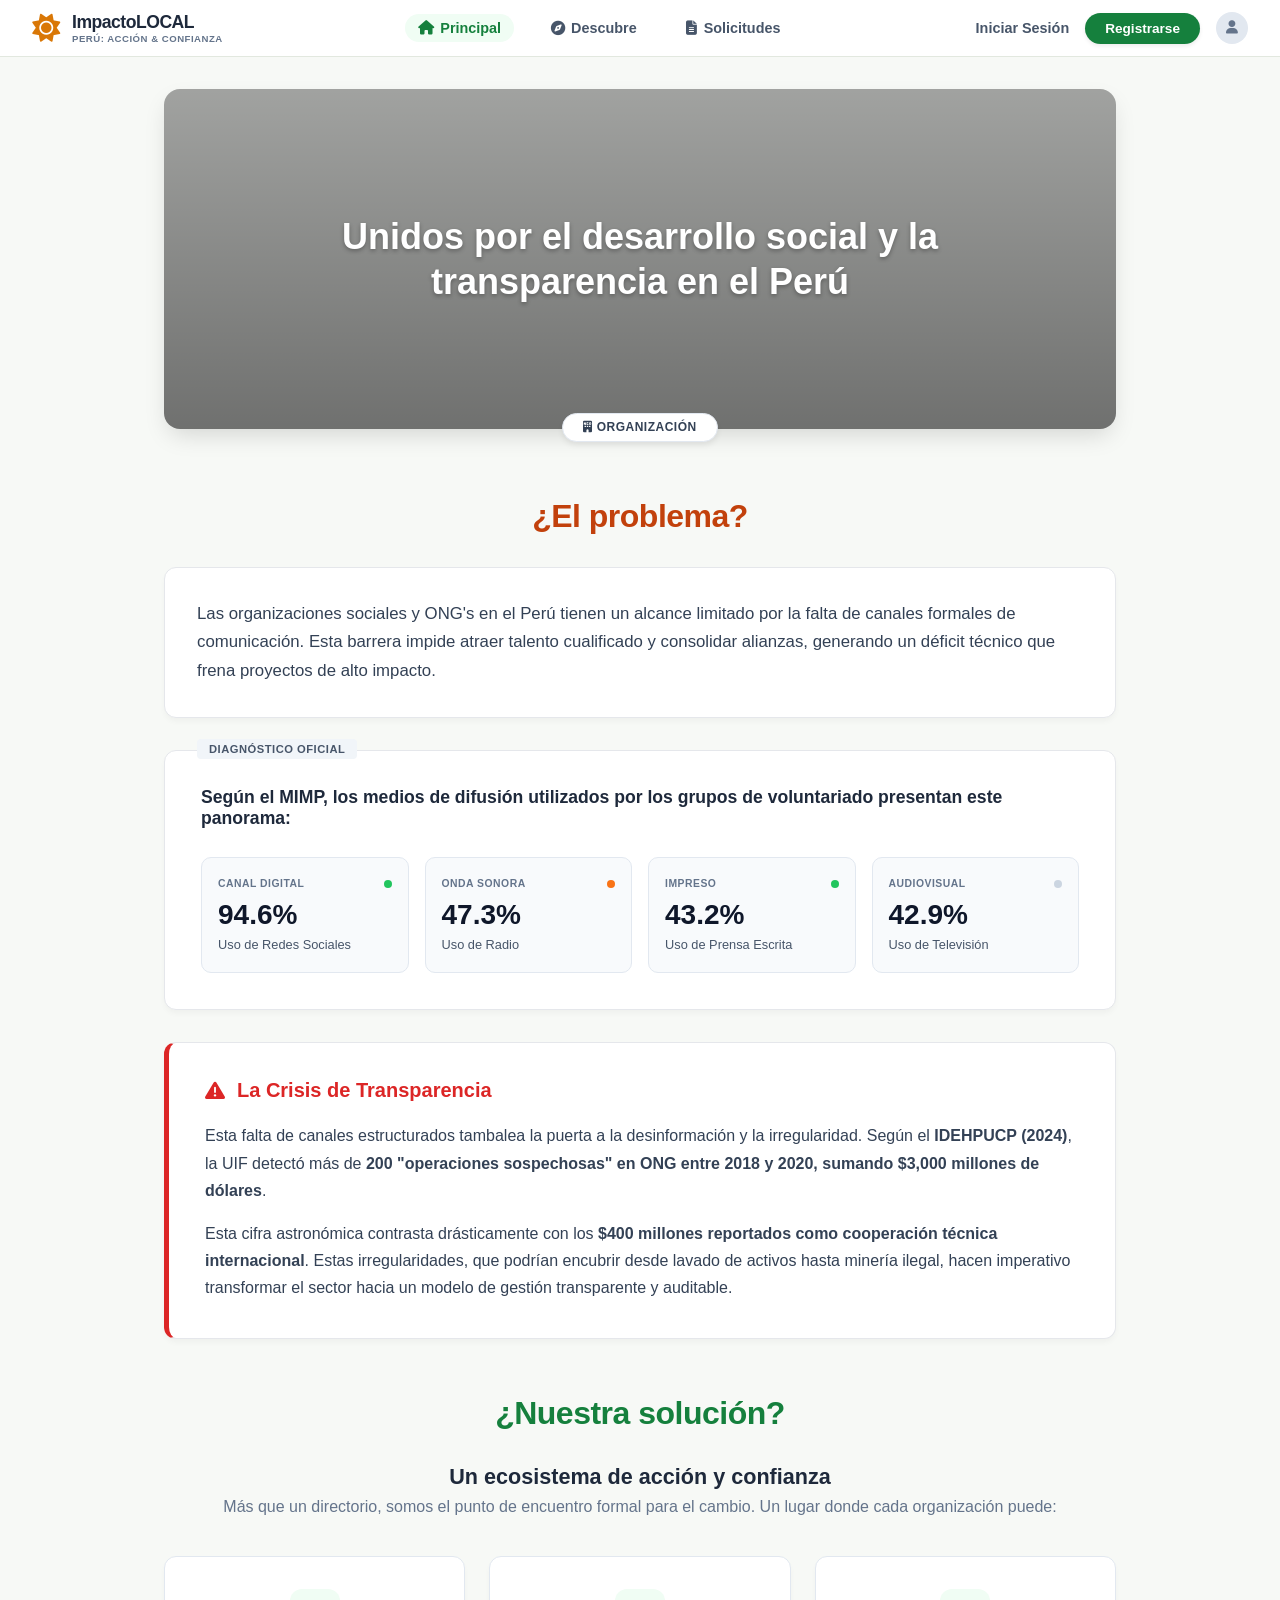
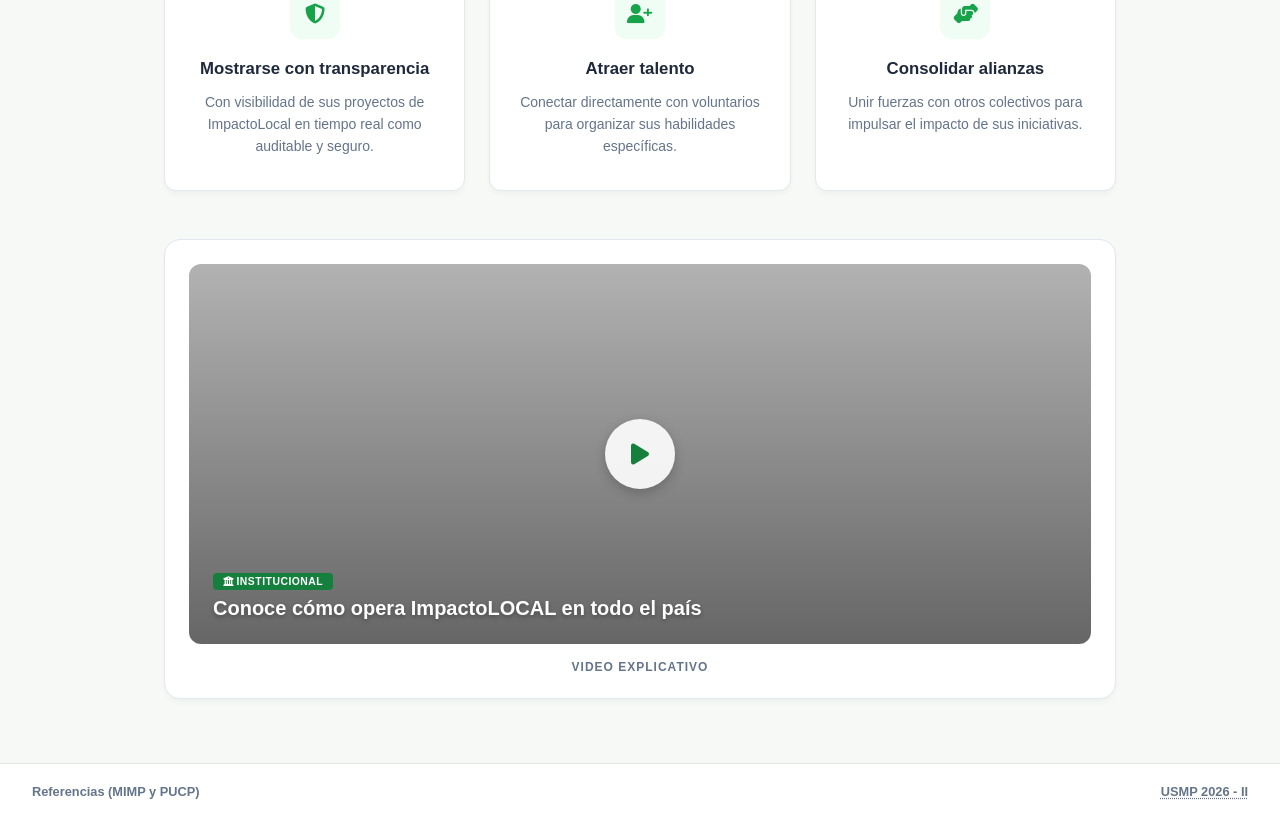
==== commit 869957ad: "Add files via upload" ====
--- a/index.html
+++ b/index.html
@@ -1,265 +1,167 @@
 <!DOCTYPE html>
 <html lang="es">
 <head>
-<meta charset="UTF-8">
-<meta name="viewport" content="width=device-width, initial-scale=1.0">
-<title>ImpactoLOCAL — Ecosistema oficial para organizaciones sociales del Perú</title>
-<meta name="description" content="Centralizamos la acción comunitaria formal para cerrar la brecha de difusión, conectar talento cualificado y garantizar la legitimidad institucional en el Perú.">
-<link rel="stylesheet" href="css/styles.css">
+    <meta charset="UTF-8">
+    <meta name="viewport" content="width=device-width, initial-scale=1.0">
+    <title>ImpactoLOCAL - Perú: Acción & Confianza</title>
+    <link rel="stylesheet" href="css/styles.css">
+    <link rel="stylesheet" href="https://cdnjs.cloudflare.com/ajax/libs/font-awesome/6.4.0/css/all.min.css">
 </head>
 <body>
-  <nav class="navbar">
-    <a href="index.html" class="navbar-logo">
-      <svg width="26" height="26" viewBox="0 0 26 26" fill="none" xmlns="http://www.w3.org/2000/svg">
-        <circle cx="13" cy="13" r="13" fill="#1B4332"/>
-        <path d="M8 14.5C8 10.9 10.9 8 14.5 8H18V11.5C18 15.1 15.1 18 11.5 18H8V14.5Z" fill="#F0B429"/>
-      </svg>
-      Impacto<span>LOCAL</span>
-    </a>
-    <div class="navbar-right">
-      <a href="registrar.html" class="navbar-login">Iniciar Sesión</a>
-      <a href="registrar.html" class="btn btn--naranja btn--sm">Registrarte</a>
-    </div>
-  </nav>
-  <header class="hero">
-    <div class="hero-bg"></div>
-    <div class="hero-inner">
-      <span class="eyebrow">Ecosistema Oficial para Organizaciones Sociales del Perú</span>
-      <h1>Trabajamos junto a comunidades y voluntarios para transformar el Perú con <span class="marca">transparencia</span> y acción local.</h1>
-      <p class="lead">Centralizamos la acción comunitaria formal para cerrar la brecha de difusión, conectar talento cualificado y garantizar la legitimidad institucional en el Perú.</p>
-      <div class="hero-ctas">
-        <a href="descubre.html" class="btn btn--naranja">Explorar Organizaciones →</a>
-        <a href="registrar.html" class="btn btn--outline-oscuro">Soy una Organización / ONG</a>
-      </div>
-    </div>
-  </header>
-  <div class="subnav-bar">
-    <div class="subnav">
-      <a href="index.html" class="active">Principal 🏡</a>
-      <a href="descubre.html">Descubre ❔</a>
-      <a href="solicitudes.html">Solicitudes ⓘ</a>
-    </div>
-  </div>
-  <div class="wrap">
-    <form class="search-bar" action="descubre.html">
-      <div class="search-field">
-        <label for="region">Región o ciudad</label>
-        <select id="region" name="region">
-          <option>Todas las regiones (Cusco, Lima, Puno...)</option>
-          <option>Cusco</option>
-          <option>Lima</option>
-          <option>Puno</option>
-          <option>Arequipa</option>
-        </select>
-      </div>
-      <div class="search-field">
-        <label for="area">Área de impacto</label>
-        <select id="area" name="area">
-          <option>Todas las áreas</option>
-          <option>Educación</option>
-          <option>Salud</option>
-          <option>Medio ambiente</option>
-          <option>Inclusión social</option>
-        </select>
-      </div>
-      <div class="search-field">
-        <label for="tipo">Tipo de apoyo</label>
-        <select id="tipo" name="tipo">
-          <option>Voluntariado Técnico</option>
-          <option>Donaciones</option>
-          <option>Alianzas institucionales</option>
-          <option>Mentoría</option>
-        </select>
-      </div>
-      <button type="submit" class="search-submit" aria-label="Buscar">
-        <svg width="18" height="18" viewBox="0 0 24 24" fill="none"><circle cx="11" cy="11" r="7" stroke="white" stroke-width="2"/><path d="M21 21L16.5 16.5" stroke="white" stroke-width="2" stroke-linecap="round"/></svg>
-      </button>
-    </form>
-  </div>
-  <section class="problema">
-    <div class="wrap">
-      <div class="section-head">
-        <span class="eyebrow eyebrow--rosa">Diagnóstico Nacional</span>
-        <h2>¿El problema?</h2>
-      </div>
-      <div class="problema-intro">
-        <p>Las organizaciones sociales y ONG's en el Perú tienen un alcance limitado por la falta de canales formales de comunicación. Esta barrera les impide atraer talento cualificado y consolidar alianzas estratégicas, generando un déficit técnico que frena proyectos de alto impacto social.</p>
-      </div>
-      <div class="grid-2">
-        <div class="panel">
-          <div class="panel-head">
-            <div>
-              <span class="panel-tag">EVIDENCIA EMPÍRICA</span>
-              <h3>Medios de difusión según el MIMP</h3>
+    <header class="site-header">
+        <div class="header-container">
+            <a href="index.html" class="logo-area">
+                <i class="fa-solid fa-sun logo-icon"></i>
+                <div class="logo-text">
+                    <span class="logo-title">ImpactoLOCAL</span>
+                    <span class="logo-subtitle">PERÚ: ACCIÓN & CONFIANZA</span>
+                </div>
+            </a>
+            <nav class="main-nav">
+                <a href="index.html" class="nav-item active"><i class="fa-solid fa-house"></i> Principal</a>
+                <a href="descubre.html" class="nav-item"><i class="fa-solid fa-compass"></i> Descubre</a>
+                <a href="solicitudes.html" class="nav-item"><i class="fa-solid fa-file-lines"></i> Solicitudes</a>
+            </nav>
+            <div class="header-actions">
+                <a href="iniciar-sesion.html" class="btn-text">Iniciar Sesión</a>
+                <a href="registrar.html" class="btn-pill">Registrarse</a>
+                <div class="user-avatar">
+                    <i class="fa-solid fa-user"></i>
+                </div>
             </div>
-            <span class="pill pill--verde">Fuente Oficial MIMP</span>
-          </div>
-          <p style="font-size:0.86rem; color:var(--gris-500); margin-bottom:20px;">Los grupos de voluntariado en el país presentan el siguiente panorama de canales para convocar participantes afiliados a su causa.</p>
+        </div>
+    </header>
 
-          <div class="barra-fila">
-            <div class="barra-top"><span>Usan Redes Sociales</span><span class="num">94.6%</span></div>
-            <div class="barra-track"><div class="barra-fill" style="width:94.6%"></div></div>
-          </div>
-          <div class="barra-fila">
-            <div class="barra-top"><span>Usan la Radio</span><span class="num">47.3%</span></div>
-            <div class="barra-track"><div class="barra-fill" style="width:47.3%"></div></div>
-          </div>
-          <div class="barra-fila">
-            <div class="barra-top"><span>Usan Prensa Escrita</span><span class="num">43.2%</span></div>
-            <div class="barra-track"><div class="barra-fill" style="width:43.2%"></div></div>
-          </div>
-          <div class="barra-fila">
-            <div class="barra-top"><span>Usan Televisión</span><span class="num">42.9%</span></div>
-            <div class="barra-track"><div class="barra-fill" style="width:42.9%"></div></div>
-          </div>
+    <main class="main-content">
+        <section class="hero-banner">
+            <div class="hero-overlay"></div>
+            <div class="hero-content">
+                <h1>Unidos por el desarrollo social y la transparencia en el Perú</h1>
+            </div>
+        </section>
 
-          <div class="panel-foot">
-            <span>Mapeo nacional de organizaciones y difusión pública</span>
-            <span>MIMP · Dirección de Voluntariado</span>
-          </div>
+        <div class="org-badge-container">
+            <span class="org-tag"><i class="fa-solid fa-building-ngo"></i> ORGANIZACIÓN</span>
         </div>
-        <div class="panel panel--alerta">
-          <div class="panel-head">
-            <div>
-              <span class="panel-tag" style="color:var(--rojo-600);">ALERTA DE CUMPLIMIENTO</span>
-              <h3>La Crisis de Transparencia</h3>
+
+        <section class="section-block problem-section">
+            <h2 class="section-heading red-heading">¿El problema?</h2>
+            
+            <div class="problem-card">
+                <p>Las organizaciones sociales y ONG's en el Perú tienen un alcance limitado por la falta de canales formales de comunicación. Esta barrera impide atraer talento cualificado y consolidar alianzas, generando un déficit técnico que frena proyectos de alto impacto.</p>
             </div>
-          </div>
-          <p>Esta falta de canales estructurados también abre la puerta a la desinformación y la irregularidad. Según el IDEHPUCP (2024), la UIF detectó más de 200 operaciones sospechosas en ONG entre 2018 y 2020.</p>
 
-          <div class="stat-row">
-            <div class="stat-box">
-              <span class="num">$3,000 M</span>
-              <span class="cap">OPERACIONES SOSPECHOSAS</span>
+            <div class="diagnostic-box">
+                <span class="diagnostic-tag">DIAGNÓSTICO OFICIAL</span>
+                <h3>Según el MIMP, los medios de difusión utilizados por los grupos de voluntariado presentan este panorama:</h3>
+                
+                <div class="stats-grid">
+                    <div class="stat-card">
+                        <div class="stat-header">
+                            <span class="stat-label">CANAL DIGITAL</span>
+                            <span class="stat-dot green"></span>
+                        </div>
+                        <div class="stat-value">94.6%</div>
+                        <div class="stat-desc">Uso de Redes Sociales</div>
+                    </div>
+
+                    <div class="stat-card">
+                        <div class="stat-header">
+                            <span class="stat-label">ONDA SONORA</span>
+                            <span class="stat-dot orange"></span>
+                        </div>
+                        <div class="stat-value">47.3%</div>
+                        <div class="stat-desc">Uso de Radio</div>
+                    </div>
+
+                    <div class="stat-card">
+                        <div class="stat-header">
+                            <span class="stat-label">IMPRESO</span>
+                            <span class="stat-dot green"></span>
+                        </div>
+                        <div class="stat-value">43.2%</div>
+                        <div class="stat-desc">Uso de Prensa Escrita</div>
+                    </div>
+
+                    <div class="stat-card">
+                        <div class="stat-header">
+                            <span class="stat-label">AUDIOVISUAL</span>
+                            <span class="stat-dot"></span>
+                        </div>
+                        <div class="stat-value">42.9%</div>
+                        <div class="stat-desc">Uso de Televisión</div>
+                    </div>
+                </div>
             </div>
-            <div class="stat-box">
-              <span class="num">$400 M</span>
-              <span class="cap">COOPERACIÓN REPORTADA FORMAL</span>
+
+            <div class="crisis-box">
+                <div class="crisis-title">
+                    <i class="fa-solid fa-triangle-exclamation"></i>
+                    <span>La Crisis de Transparencia</span>
+                </div>
+                <p>Esta falta de canales estructurados tambalea la puerta a la desinformación y la irregularidad. Según el <strong>IDEHPUCP (2024)</strong>, la UIF detectó más de <strong>200 "operaciones sospechosas" en ONG entre 2018 y 2020, sumando $3,000 millones de dólares</strong>.</p>
+                <p>Esta cifra astronómica contrasta drásticamente con los <strong>$400 millones reportados como cooperación técnica internacional</strong>. Estas irregularidades, que podrían encubrir desde lavado de activos hasta minería ilegal, hacen imperativo transformar el sector hacia un modelo de gestión transparente y auditable.</p>
             </div>
-          </div>
-          <p style="font-size:0.82rem; margin-bottom:0;">Esta cifra astronómica contrasta con la cooperación técnica internacional reportada oficialmente. Estas irregularidades, que podrían encubrir desde lavado de activos hasta minería ilegal, hacen imperativo transformar el sector hacia un modelo de gestión transparente y auditable.</p>
-          <div class="panel-foot">
-            <span class="req">⚠ Auditoría Requerida</span>
-            <span>IDEHPUCP (2024)</span>
-          </div>
+        </section>
+
+        <section class="section-block solution-section">
+            <h2 class="section-heading green-heading">¿Nuestra solución?</h2>
+            
+            <div class="solution-header">
+                <h3>Un ecosistema de acción y confianza</h3>
+                <p>Más que un directorio, somos el punto de encuentro formal para el cambio. Un lugar donde cada organización puede:</p>
+            </div>
+
+            <div class="solution-cards-grid">
+                <div class="sol-card">
+                    <div class="sol-icon-wrapper">
+                        <i class="fa-solid fa-shield-halved"></i>
+                    </div>
+                    <h4>Mostrarse con transparencia</h4>
+                    <p>Con visibilidad de sus proyectos de ImpactoLocal en tiempo real como auditable y seguro.</p>
+                </div>
+
+                <div class="sol-card">
+                    <div class="sol-icon-wrapper">
+                        <i class="fa-solid fa-user-plus"></i>
+                    </div>
+                    <h4>Atraer talento</h4>
+                    <p>Conectar directamente con voluntarios para organizar sus habilidades específicas.</p>
+                </div>
+
+                <div class="sol-card">
+                    <div class="sol-icon-wrapper">
+                        <i class="fa-solid fa-handshake-angle"></i>
+                    </div>
+                    <h4>Consolidar alianzas</h4>
+                    <p>Unir fuerzas con otros colectivos para impulsar el impacto de sus iniciativas.</p>
+                </div>
+            </div>
+
+            <div class="video-container-box">
+                <div class="video-wrapper">
+                    <div class="play-button-overlay">
+                        <i class="fa-solid fa-play"></i>
+                    </div>
+                    <div class="video-caption">
+                        <span class="cap-tag"><i class="fa-solid fa-building-columns"></i> INSTITUCIONAL</span>
+                        <p>Conoce cómo opera ImpactoLOCAL en todo el país</p>
+                    </div>
+                </div>
+                <div class="video-footer-label">VIDEO EXPLICATIVO</div>
+            </div>
+        </section>
+    </main>
+
+    <footer class="site-footer">
+        <div class="footer-inner">
+            <div class="footer-refs">
+                <span>Referencias (MIMP y PUCP)</span>
+            </div>
+            <div class="footer-code">
+                <a href="administradores.html" class="usmp-admin-link">USMP 2026 - II</a>
+            </div>
         </div>
-      </div>
-  <section class="solucion">
-    <div class="wrap">
-      <div class="section-head">
-        <span class="eyebrow eyebrow--verde">Nuestra Propuesta</span>
-        <h2>¿Nuestra solución?</h2>
-        <p>Un ecosistema de acción y confianza. Más que un directorio, somos el punto de encuentro formal para el cambio social verificable. Un lugar estructurado donde cada organización puede:</p>
-      </div>
-      <div class="solucion-grid">
-        <div class="pilar">
-          <div class="pilar-top">
-            <span class="pilar-num">PILAR 01</span>
-            <span class="pill pill--verde">✓ Auditado</span>
-          </div>
-          <h3>Mostrar con transparencia</h3>
-          <p>Dar visibilidad a sus proyectos de impacto social en un entorno auditable, seguro y reconocido, sin sustituir instituciones cooperantes.</p>
-          <a href="descubre.html" class="pilar-link">Ver perfiles auditados →</a>
-        </div>
-        <div class="pilar">
-          <div class="pilar-media">
-            <img src="imagenes/personas.png" alt="Voluntarios trabajando en comunidad">
-          </div>
-          <div class="pilar-top">
-            <span class="pilar-num">PILAR 02</span>
-          </div>
-          <h3>Atraer talento técnico</h3>
-          <p>Conectar directamente con profesionales y voluntarios calificados listos para aportar sus habilidades técnicas, pedagógicas y de gestión donde más se requiera a nivel nacional.</p>
-          <a href="registrar.html" class="pilar-link">Conectar con voluntarios →</a>
-        </div>
-        <div class="pilar">
-          <div class="pilar-top">
-            <span class="pilar-num">PILAR 03</span>
-            <span class="pill" style="background:var(--naranja-100); color:var(--naranja-600);">Red interinstitucional</span>
-          </div>
-          <h3>Consolidar alianzas</h3>
-          <p>Unir fuerzas estratégicas con empresas responsables, academia, agencias cooperantes y colectivos locales para escalar el impacto de cada iniciativa ciudadana.</p>
-          <a href="solicitudes.html" class="pilar-link">Explorar red de socios →</a>
-        </div>
-      </div>
-    </div>
-  </section>
-  <section>
-    <div class="wrap">
-      <div class="section-head">
-        <span class="eyebrow eyebrow--verde">Recurso Multimedia &amp; Transparencia</span>
-        <h2>Video Explicativo del Ecosistema</h2>
-        <p>Conoce en 2 minutos cómo funciona la plataforma y cómo certificamos a cada ONG inscrita con procesos abiertos.</p>
-      </div>
-      <div class="video-frame" role="button" tabindex="0" aria-label="Reproducir video explicativo">
-        <svg class="landscape" viewBox="0 0 1200 600" preserveAspectRatio="xMidYMid slice" xmlns="http://www.w3.org/2000/svg">
-          <rect width="1200" height="600" fill="#9CC4B8"/>
-          <path d="M0 420L150 250L280 380L420 180L560 400L700 230L860 400L1000 260L1200 420V600H0Z" fill="#5F8E7C"/>
-          <path d="M0 470L200 340L380 460L540 300L720 470L900 330L1080 460L1200 400V600H0Z" fill="#3C6E5A"/>
-          <path d="M0 520L260 430L500 520L760 420L1000 520L1200 470V600H0Z" fill="#1B4332"/>
-          <circle cx="980" cy="120" r="70" fill="#F6DDA0" opacity="0.9"/>
-        </svg>
-        <div class="video-center">
-          <div class="play-btn">
-            <svg width="22" height="22" viewBox="0 0 24 24" fill="none"><path d="M8 5V19L19 12L8 5Z" fill="white"/></svg>
-          </div>
-          <span class="caption">VIDEO EXPLICATIVO</span>
-          <span class="sub">Haz clic para ver la presentación interactiva (02:15 min)</span>
-        </div>
-        <div class="video-bar">
-          <span>ImpactoLOCAL × Modelo de Transparencia &amp; Voluntariado en Perú</span>
-          <span class="right">
-            <span>HD 1080p</span>
-            <svg width="14" height="14" viewBox="0 0 24 24" fill="none"><path d="M4 9V4H9M15 4H20V9M20 15V20H15M9 20H4V15" stroke="white" stroke-width="2" stroke-linecap="round" stroke-linejoin="round"/></svg>
-          </span>
-        </div>
-      </div>
-    </div>
-  </section>
-  <section class="cta">
-    <div class="wrap">
-      <span class="eyebrow">Convocatoria Nacional 2026</span>
-      <h2>¿Gestionas una ONG o colectivo en el Perú?</h2>
-      <p>Suma tu organización a la red auditable de ImpactoLOCAL e impulsa tus proyectos con voluntarios calificados y respaldo institucional.</p>
-      <a href="registrar.html" class="btn btn--naranja">Registrar Organización Gratis →</a>
-    </div>
-  </section>
-  <footer>
-    <div class="wrap">
-      <div class="footer-grid">
-        <div class="footer-col">
-          <div class="footer-logo">Impacto<span>LOCAL</span></div>
-          <p>Plataforma orientada a la democratización del acceso a financiamiento ético, talento voluntario y cooperación transparente para entidades sin fines de lucro en el Perú.</p>
-        </div>
-        <div class="footer-col">
-          <h4>REFERENCIAS Y FUENTES CONSULTADAS</h4>
-          <ul class="footer-refs">
-            <li>
-              <svg width="14" height="14" viewBox="0 0 24 24" fill="none"><path d="M20 6L9 17L4 12" stroke="currentColor" stroke-width="2.5" stroke-linecap="round" stroke-linejoin="round"/></svg>
-              MIMP — Ministerio de la Mujer y Poblaciones Vulnerables, Dirección de Voluntariado (Reporte Nacional).
-            </li>
-            <li>
-              <svg width="14" height="14" viewBox="0 0 24 24" fill="none"><path d="M20 6L9 17L4 12" stroke="currentColor" stroke-width="2.5" stroke-linecap="round" stroke-linejoin="round"/></svg>
-              IDEHPUCP (2024) — Instituto de Democracia y Derechos Humanos de la Pontificia Universidad Católica del Perú (Reporte UIF 2018–2020).
-            </li>
-            <li>
-              <svg width="14" height="14" viewBox="0 0 24 24" fill="none"><path d="M20 6L9 17L4 12" stroke="currentColor" stroke-width="2.5" stroke-linecap="round" stroke-linejoin="round"/></svg>
-              USMP 2026 · II — Proyecto de Responsabilidad Social Universitaria.
-            </li>
-          </ul>
-        </div>
-      </div>
-      <div class="footer-bottom">
-        <span>© 2026 ImpactoLOCAL Perú. Todos los derechos reservados.</span>
-        <nav>
-          <a href="#">Términos del Servicio</a>
-          <a href="#">Política de Privacidad</a>
-          <a href="#">Auditoría Ciudadana</a>
-          <a href="#">Contacto Institucional</a>
-        </nav>
-        <span>Lima, Perú</span>
-      </div>
-    </div>
-  </footer>
+    </footer>
 </body>
-</html>
+</html>
--- a/css/styles.css
+++ b/css/styles.css
@@ -1,3415 +1,1930 @@
-@import url('https://fonts.googleapis.com/css2?family=Sora:wght@400;500;600;700;800&family=Inter:wght@400;500;600;700&display=swap');
-
+* {
+    margin: 0;
+    padding: 0;
+    box-sizing: border-box;
+    font-family: -apple-system, BlinkMacSystemFont, "Segoe UI", Roboto, Helvetica, Arial, sans-serif;
+}
+
+body {
+    background-color: #f7f9f6;
+    color: #2b3e32;
+    display: flex;
+    flex-direction: column;
+    min-height: 100vh;
+}
+
+.site-header {
+    background: #ffffff;
+    border-bottom: 1px solid #e2e8df;
+    padding: 0.75rem 2rem;
+    position: sticky;
+    top: 0;
+    z-index: 100;
+}
+
+.header-container {
+    max-width: 1280px;
+    margin: 0 auto;
+    display: flex;
+    align-items: center;
+    justify-content: space-between;
+}
+
+.logo-area {
+    display: flex;
+    align-items: center;
+    gap: 0.75rem;
+}
+
+.logo-icon {
+    font-size: 1.75rem;
+    color: #d97706;
+}
+
+.logo-text {
+    display: flex;
+    flex-direction: column;
+}
+
+.logo-title {
+    font-size: 1.1rem;
+    font-weight: 800;
+    color: #1e293b;
+    letter-spacing: -0.5px;
+}
+
+.logo-subtitle {
+    font-size: 0.6rem;
+    font-weight: 700;
+    color: #64748b;
+    letter-spacing: 0.5px;
+}
+
+.main-nav {
+    display: flex;
+    gap: 1.5rem;
+}
+
+.nav-item {
+    text-decoration: none;
+    color: #475569;
+    font-size: 0.9rem;
+    font-weight: 600;
+    display: flex;
+    align-items: center;
+    gap: 0.4rem;
+    padding: 0.4rem 0.8rem;
+    border-radius: 999px;
+    transition: all 0.2s;
+}
+
+.nav-item:hover, .nav-item.active {
+    color: #15803d;
+    background: #f0fdf4;
+}
+
+.header-actions {
+    display: flex;
+    align-items: center;
+    gap: 1rem;
+}
+
+.btn-text {
+    text-decoration: none;
+    color: #475569;
+    font-size: 0.9rem;
+    font-weight: 600;
+}
+
+.btn-pill {
+    text-decoration: none;
+    background: #15803d;
+    color: #ffffff;
+    font-size: 0.85rem;
+    font-weight: 600;
+    padding: 0.5rem 1.25rem;
+    border-radius: 999px;
+    box-shadow: 0 2px 4px rgba(0,0,0,0.08);
+    transition: background 0.2s;
+}
+
+.btn-pill:hover {
+    background: #166534;
+}
+
+.user-avatar {
+    width: 32px;
+    height: 32px;
+    background: #e2e8f0;
+    border-radius: 50%;
+    display: flex;
+    align-items: center;
+    justify-content: center;
+    color: #64748b;
+    font-size: 0.85rem;
+}
+
+.main-content {
+    flex: 1;
+    max-width: 1000px;
+    width: 100%;
+    margin: 0 auto;
+    padding: 2rem 1.5rem 4rem 1.5rem;
+}
+
+.hero-banner {
+    position: relative;
+    width: 100%;
+    height: 340px;
+    border-radius: 16px;
+    overflow: hidden;
+    background: linear-gradient(rgba(0,0,0,0.35), rgba(0,0,0,0.55)), url('https://images.unsplash.com/photo-1593113598332-cd288d649433?auto=format&fit=crop&w=1200&q=80') center/cover no-repeat;
+    display: flex;
+    align-items: center;
+    justify-content: center;
+    text-align: center;
+    box-shadow: 0 10px 25px -5px rgba(0, 0, 0, 0.15);
+}
+
+.hero-content {
+    padding: 0 2rem;
+    z-index: 2;
+}
+
+.hero-content h1 {
+    color: #ffffff;
+    font-size: 2.25rem;
+    font-weight: 800;
+    line-height: 1.25;
+    text-shadow: 0 2px 4px rgba(0,0,0,0.3);
+    max-width: 800px;
+}
+
+.org-badge-container {
+    display: flex;
+    justify-content: center;
+    margin-top: -16px;
+    position: relative;
+    z-index: 10;
+}
+
+.org-tag {
+    background: #ffffff;
+    color: #334155;
+    font-size: 0.75rem;
+    font-weight: 800;
+    padding: 0.4rem 1.25rem;
+    border-radius: 999px;
+    box-shadow: 0 4px 6px -1px rgba(0,0,0,0.08);
+    border: 1px solid #e2e8f0;
+    letter-spacing: 0.5px;
+}
+
+.section-block {
+    margin-top: 3.5rem;
+}
+
+.section-heading {
+    text-align: center;
+    font-size: 2rem;
+    font-weight: 800;
+    margin-bottom: 2rem;
+    letter-spacing: -0.5px;
+}
+
+.red-heading {
+    color: #c2410c;
+}
+
+.green-heading {
+    color: #15803d;
+}
+
+.section-intro {
+    text-align: center;
+    color: #475569;
+    font-size: 1.05rem;
+    margin-top: -1.25rem;
+    margin-bottom: 2rem;
+}
+
+.problem-card {
+    background: #ffffff;
+    padding: 2rem;
+    border-radius: 12px;
+    box-shadow: 0 4px 6px -1px rgba(0,0,0,0.04);
+    border: 1px solid #e5e7eb;
+    font-size: 1.05rem;
+    line-height: 1.7;
+    color: #334155;
+    margin-bottom: 2rem;
+}
+
+.diagnostic-box {
+    background: #ffffff;
+    padding: 2.25rem;
+    border-radius: 12px;
+    box-shadow: 0 4px 6px -1px rgba(0,0,0,0.04);
+    border: 1px solid #e5e7eb;
+    margin-bottom: 2rem;
+    position: relative;
+}
+
+.diagnostic-tag {
+    position: absolute;
+    top: -12px;
+    left: 2rem;
+    background: #f1f5f9;
+    color: #475569;
+    font-size: 0.7rem;
+    font-weight: 700;
+    padding: 0.25rem 0.75rem;
+    border-radius: 4px;
+    letter-spacing: 0.5px;
+}
+
+.diagnostic-box h3 {
+    font-size: 1.1rem;
+    color: #1e293b;
+    margin-bottom: 1.75rem;
+    font-weight: 700;
+}
+
+.stats-grid {
+    display: grid;
+    grid-template-columns: repeat(4, 1fr);
+    gap: 1rem;
+}
+
+.stat-card {
+    background: #f8fafc;
+    border: 1px solid #e2e8f0;
+    border-radius: 10px;
+    padding: 1.25rem 1rem;
+    display: flex;
+    flex-direction: column;
+    justify-content: space-between;
+}
+
+.stat-header {
+    display: flex;
+    justify-content: space-between;
+    align-items: center;
+    margin-bottom: 0.75rem;
+}
+
+.stat-label {
+    font-size: 0.65rem;
+    font-weight: 800;
+    color: #64748b;
+    letter-spacing: 0.5px;
+}
+
+.stat-dot {
+    width: 8px;
+    height: 8px;
+    border-radius: 50%;
+    background: #cbd5e1;
+}
+
+.stat-dot.green { background: #22c55e; }
+.stat-dot.orange { background: #f97316; }
+
+.stat-value {
+    font-size: 1.75rem;
+    font-weight: 800;
+    color: #0f172a;
+    line-height: 1;
+    margin-bottom: 0.5rem;
+}
+
+.stat-desc {
+    font-size: 0.8rem;
+    color: #475569;
+}
+
+.crisis-box {
+    background: #ffffff;
+    padding: 2.25rem;
+    border-radius: 12px;
+    box-shadow: 0 4px 6px -1px rgba(0,0,0,0.04);
+    border-left: 5px solid #dc2626;
+    border-top: 1px solid #e5e7eb;
+    border-right: 1px solid #e5e7eb;
+    border-bottom: 1px solid #e5e7eb;
+}
+
+.crisis-title {
+    display: flex;
+    align-items: center;
+    gap: 0.75rem;
+    color: #dc2626;
+    font-size: 1.25rem;
+    font-weight: 800;
+    margin-bottom: 1.25rem;
+}
+
+.crisis-box p {
+    color: #334155;
+    line-height: 1.7;
+    margin-bottom: 1rem;
+    font-size: 1rem;
+}
+
+.crisis-box p:last-child {
+    margin-bottom: 0;
+}
+
+.solution-header {
+    text-align: center;
+    margin-bottom: 2.5rem;
+}
+
+.solution-header h3 {
+    font-size: 1.35rem;
+    color: #1e293b;
+    font-weight: 800;
+    margin-bottom: 0.5rem;
+}
+
+.solution-header p {
+    color: #64748b;
+    font-size: 1rem;
+}
+
+.solution-cards-grid {
+    display: grid;
+    grid-template-columns: repeat(3, 1fr);
+    gap: 1.5rem;
+    margin-bottom: 3rem;
+}
+
+.sol-card {
+    background: #ffffff;
+    padding: 2rem 1.5rem;
+    border-radius: 12px;
+    box-shadow: 0 4px 6px -1px rgba(0,0,0,0.04);
+    border: 1px solid #e2e8f0;
+    text-align: center;
+    display: flex;
+    flex-direction: column;
+    align-items: center;
+}
+
+.sol-icon-wrapper {
+    width: 50px;
+    height: 50px;
+    background: #f0fdf4;
+    color: #16a34a;
+    border-radius: 12px;
+    display: flex;
+    align-items: center;
+    justify-content: center;
+    font-size: 1.25rem;
+    margin-bottom: 1.25rem;
+}
+
+.sol-card h4 {
+    font-size: 1.05rem;
+    color: #1e293b;
+    font-weight: 700;
+    margin-bottom: 0.75rem;
+}
+
+.sol-card p {
+    font-size: 0.875rem;
+    color: #64748b;
+    line-height: 1.6;
+}
+
+.video-container-box {
+    background: #ffffff;
+    padding: 1.5rem;
+    border-radius: 16px;
+    box-shadow: 0 4px 6px -1px rgba(0,0,0,0.04);
+    border: 1px solid #e2e8f0;
+}
+
+.video-wrapper {
+    position: relative;
+    width: 100%;
+    height: 380px;
+    border-radius: 12px;
+    overflow: hidden;
+    background: linear-gradient(rgba(0,0,0,0.3), rgba(0,0,0,0.6)), url('https://images.unsplash.com/photo-1531206715517-5c0ba140b2b8?auto=format&fit=crop&w=1000&q=80') center/cover no-repeat;
+    display: flex;
+    align-items: center;
+    justify-content: center;
+}
+
+.play-button-overlay {
+    width: 70px;
+    height: 70px;
+    background: rgba(255, 255, 255, 0.9);
+    color: #15803d;
+    border-radius: 50%;
+    display: flex;
+    align-items: center;
+    justify-content: center;
+    font-size: 1.5rem;
+    cursor: pointer;
+    box-shadow: 0 4px 12px rgba(0,0,0,0.2);
+    transition: transform 0.2s;
+}
+
+.play-button-overlay:hover {
+    transform: scale(1.05);
+}
+
+.video-caption {
+    position: absolute;
+    bottom: 1.5rem;
+    left: 1.5rem;
+    right: 1.5rem;
+    display: flex;
+    flex-direction: column;
+    gap: 0.4rem;
+}
+
+.cap-tag {
+    background: #15803d;
+    color: #ffffff;
+    font-size: 0.65rem;
+    font-weight: 800;
+    padding: 0.2rem 0.6rem;
+    border-radius: 4px;
+    width: fit-content;
+    letter-spacing: 0.5px;
+}
+
+.video-caption p {
+    color: #ffffff;
+    font-size: 1.25rem;
+    font-weight: 700;
+    text-shadow: 0 2px 4px rgba(0,0,0,0.3);
+}
+
+.video-footer-label {
+    text-align: center;
+    font-size: 0.75rem;
+    font-weight: 800;
+    color: #64748b;
+    margin-top: 1rem;
+    letter-spacing: 1px;
+}
+
+.site-footer {
+    background: #ffffff;
+    border-top: 1px solid #e2e8df;
+    padding: 1.25rem 2rem;
+    margin-top: auto;
+}
+
+.footer-inner {
+    max-width: 1280px;
+    margin: 0 auto;
+    display: flex;
+    justify-content: space-between;
+    align-items: center;
+    font-size: 0.8rem;
+    color: #64748b;
+    font-weight: 600;
+}
+
+/* Auth Screens Styling */
+.auth-body {
+    background: #f1f5f9;
+}
+
+.auth-wrapper {
+    flex: 1;
+    display: flex;
+    align-items: center;
+    justify-content: center;
+    padding: 3rem 1.5rem;
+}
+
+.auth-card {
+    background: #ffffff;
+    padding: 2.5rem;
+    border-radius: 16px;
+    box-shadow: 0 10px 25px -5px rgba(0,0,0,0.08);
+    width: 100%;
+    max-width: 440px;
+    border: 1px solid #e2e8f0;
+}
+
+.auth-header-box {
+    text-align: center;
+    margin-bottom: 2rem;
+}
+
+.auth-header-box h2 {
+    font-size: 1.75rem;
+    font-weight: 800;
+    color: #1e293b;
+    margin-bottom: 0.5rem;
+}
+
+.auth-header-box p {
+    font-size: 0.9rem;
+    color: #64748b;
+}
+
+.auth-form {
+    display: flex;
+    flex-direction: column;
+    gap: 1.25rem;
+}
+
+.form-field {
+    display: flex;
+    flex-direction: column;
+    gap: 0.4rem;
+}
+
+.form-field label {
+    font-size: 0.85rem;
+    font-weight: 700;
+    color: #334155;
+}
+
+.form-field input {
+    padding: 0.75rem 1rem;
+    border: 1px solid #cbd5e1;
+    border-radius: 8px;
+    font-size: 0.95rem;
+    outline: none;
+    transition: border-color 0.2s;
+}
+
+.form-field input:focus {
+    border-color: #15803d;
+    box-shadow: 0 0 0 3px rgba(21, 128, 61, 0.1);
+}
+
+.btn-submit-form {
+    margin-top: 0.5rem;
+    background: #15803d;
+    color: #ffffff;
+    border: none;
+    padding: 0.75rem;
+    border-radius: 8px;
+    font-size: 1rem;
+    font-weight: 700;
+    cursor: pointer;
+    transition: background 0.2s;
+}
+
+.btn-submit-form:hover {
+    background: #166534;
+}
+
+.auth-switch {
+    text-align: center;
+    margin-top: 1.5rem;
+    font-size: 0.85rem;
+    color: #64748b;
+}
+
+.auth-switch a {
+    color: #15803d;
+    font-weight: 700;
+    text-decoration: none;
+}
+
+.auth-switch a:hover {
+    text-decoration: underline;
+}
+
+/* Descubre & Directorio Styles */
+.search-filter-box {
+    background: #ffffff;
+    padding: 1.75rem;
+    border-radius: 12px;
+    box-shadow: 0 4px 6px -1px rgba(0,0,0,0.04);
+    border: 1px solid #e5e7eb;
+    display: flex;
+    flex-direction: column;
+    gap: 1rem;
+}
+
+.search-bar-wrapper {
+    position: relative;
+    width: 100%;
+}
+
+.search-bar-wrapper i {
+    position: absolute;
+    left: 1rem;
+    top: 50%;
+    transform: translateY(-50%);
+    color: #94a3b8;
+}
+
+.search-input-control {
+    width: 100%;
+    padding: 0.75rem 1rem 0.75rem 2.75rem;
+    border: 1px solid #cbd5e1;
+    border-radius: 8px;
+    font-size: 0.95rem;
+    outline: none;
+}
+
+.search-input-control:focus {
+    border-color: #15803d;
+}
+
+.filters-row {
+    display: grid;
+    grid-template-columns: 1fr 1fr;
+    gap: 1rem;
+}
+
+.filter-dropdown {
+    padding: 0.75rem 1rem;
+    border: 1px solid #cbd5e1;
+    border-radius: 8px;
+    font-size: 0.95rem;
+    background: #ffffff;
+    outline: none;
+    color: #334155;
+}
+
+.directory-grid, .requests-grid {
+    display: grid;
+    grid-template-columns: repeat(3, 1fr);
+    gap: 1.5rem;
+}
+
+.requests-grid {
+    grid-template-columns: repeat(2, 1fr);
+}
+
+.dir-card, .request-card-box {
+    background: #ffffff;
+    padding: 1.75rem;
+    border-radius: 12px;
+    box-shadow: 0 4px 6px -1px rgba(0,0,0,0.04);
+    border: 1px solid #e5e7eb;
+    display: flex;
+    flex-direction: column;
+    justify-content: space-between;
+}
+
+.dir-card-header, .req-header {
+    display: flex;
+    justify-content: space-between;
+    align-items: center;
+    margin-bottom: 1rem;
+}
+
+.dir-badge, .req-tag {
+    background: #f0fdf4;
+    color: #15803d;
+    font-size: 0.7rem;
+    font-weight: 800;
+    padding: 0.25rem 0.75rem;
+    border-radius: 999px;
+}
+
+.dir-status.verified {
+    font-size: 0.75rem;
+    color: #16a34a;
+    font-weight: 700;
+    display: flex;
+    align-items: center;
+    gap: 0.3rem;
+}
+
+.dir-card h3, .request-card-box h3 {
+    font-size: 1.15rem;
+    color: #1e293b;
+    font-weight: 800;
+    margin-bottom: 0.75rem;
+}
+
+.dir-card p, .request-card-box p {
+    font-size: 0.9rem;
+    color: #64748b;
+    line-height: 1.6;
+    margin-bottom: 1.5rem;
+}
+
+.dir-footer {
+    margin-top: auto;
+}
+
+.btn-pill-sm {
+    text-decoration: none;
+    background: #15803d;
+    color: #ffffff;
+    font-size: 0.8rem;
+    font-weight: 700;
+    padding: 0.5rem 1rem;
+    border-radius: 999px;
+    display: inline-block;
+    transition: background 0.2s;
+    border: none;
+    cursor: pointer;
+    text-align: center;
+}
+
+.btn-pill-sm:hover {
+    background: #166534;
+}
+
+.full-width {
+    width: 100%;
+}
+
+.req-urgency {
+    background: #fff7ed;
+    color: #c2410c;
+    font-size: 0.7rem;
+    font-weight: 800;
+    padding: 0.25rem 0.6rem;
+    border-radius: 999px;
+}
+
+.req-ngo-info {
+    font-size: 0.85rem;
+    font-weight: 700;
+    color: #475569;
+    margin-bottom: 1.25rem;
+    display: flex;
+    align-items: center;
+    gap: 0.4rem;
+}
+
+@media (max-width: 900px) {
+    .stats-grid {
+        grid-template-columns: repeat(2, 1fr);
+    }
+    .solution-cards-grid {
+        grid-template-columns: 1fr;
+    }
+    .directory-grid, .requests-grid {
+        grid-template-columns: 1fr;
+    }
+}
 :root {
-
-  --verde-950: #0E211A;
-  --verde-900: #14301F;
-  --verde-800: #1B4332;
-  --verde-700: #23553F;
-  --verde-600: #2D6A4F;
-  --verde-500: #3E8863;
-  --verde-100: #E3EEE4;
-  --verde-50: #F1F6F1;
-
-  --naranja-600: #D9661F;
-  --naranja-500: #E8792F;
-  --naranja-400: #F0954E;
-  --naranja-100: #FCE7D6;
-
-  --amarillo-500: #F0B429;
-
-  --rojo-700: #8A2C22;
-  --rojo-600: #A5362A;
-  --rojo-100: #F8E4E1;
-  --rosa-bg: #FBEEEC;
-
-  --crema: #FBF8F3;
-  --blanco: #FFFFFF;
-  --tinta: #1E211D;
-  --gris-700: #4B4A44;
-  --gris-500: #7A776E;
-  --gris-300: #D8D3C6;
-  --gris-100: #EFEBE1;
-
-  --verde-brand: var(--verde-800);
-  --verde-brand-hover: var(--verde-900);
-  --accent: var(--naranja-500);
-  --accent-hover: var(--naranja-600);
-
-  --surface: var(--blanco);
-  --surface-soft: var(--crema);
-  --surface-green: var(--verde-50);
-
-  --border: var(--gris-100);
-  --border-strong: var(--gris-300);
-
-  --radius-xs: 8px;
-  --radius-s: 10px;
-  --radius-m: 16px;
-  --radius-l: 24px;
-  --radius-xl: 32px;
-  --radius-pill: 999px;
-
-  --shadow-xs:
-    0 2px 8px rgba(20, 48, 31, 0.05);
-
-  --shadow-sm:
-    0 6px 18px rgba(20, 48, 31, 0.07);
-
-  --shadow-md:
-    0 12px 30px rgba(20, 48, 31, 0.09);
-
-  --shadow-lg:
-    0 20px 50px rgba(20, 48, 31, 0.13);
-
-  --shadow-orange:
-    0 10px 24px rgba(216, 102, 31, 0.25);
-
-  --max: 1160px;
-  --content-wide: 1280px;
-
-  --ease: cubic-bezier(.2, .8, .2, 1);
-  --transition-fast: .15s var(--ease);
-  --transition: .22s var(--ease);
-}
-
-*,
-*::before,
-*::after {
-  box-sizing: border-box;
-}
-
-html {
-  scroll-behavior: smooth;
-  scroll-padding-top: 90px;
-}
-
-body {
-  margin: 0;
-  min-width: 320px;
-
-  font-family:
-    'Inter',
-    -apple-system,
-    BlinkMacSystemFont,
-    'Segoe UI',
-    sans-serif;
-
-  background: var(--crema);
-  color: var(--tinta);
-  line-height: 1.65;
-
-  -webkit-font-smoothing: antialiased;
-  text-rendering: optimizeLegibility;
-}
-
-img {
-  display: block;
-  max-width: 100%;
-}
-
-svg {
-  display: block;
-}
-
-a {
-  color: inherit;
-}
-
-button,
-input,
-select,
-textarea {
-  font: inherit;
-}
-
-button {
-  cursor: pointer;
-}
-
-button:disabled {
-  cursor: not-allowed;
-  opacity: .55;
-}
-
-h1,
-h2,
-h3,
-h4,
-h5,
-h6 {
-  margin: 0;
-  font-family: 'Sora', 'Inter', sans-serif;
-  line-height: 1.2;
-  letter-spacing: -.02em;
-}
-
-p {
-  margin: 0;
-}
-
-ul,
-ol {
-  margin: 0;
-  padding: 0;
-  list-style: none;
-}
-
-:focus-visible {
-  outline: 3px solid var(--naranja-400);
-  outline-offset: 3px;
-}
-
-::selection {
-  background: var(--verde-800);
-  color: var(--blanco);
-}
-
-@media (prefers-reduced-motion: reduce) {
-  html {
-    scroll-behavior: auto;
-  }
-
-  *,
-  *::before,
-  *::after {
-    transition-duration: .01ms !important;
-    animation-duration: .01ms !important;
-    animation-iteration-count: 1 !important;
-  }
-}
-
-.wrap {
-  width: min(100% - 40px, var(--max));
-  margin-inline: auto;
-}
-
-section {
-  padding: 90px 0;
-}
-
-.eyebrow {
-  display: inline-flex;
-  align-items: center;
-  gap: 7px;
-
-  padding: 6px 14px;
-
-  border-radius: var(--radius-pill);
-
-  font-size: .76rem;
-  font-weight: 700;
-  line-height: 1.2;
-  letter-spacing: .02em;
-}
-
-.eyebrow--rosa {
-  background: var(--rosa-bg);
-  color: var(--rojo-600);
-}
-
-.eyebrow--verde {
-  background: var(--verde-100);
-  color: var(--verde-700);
-}
-
-.section-head {
-  max-width: 680px;
-  margin: 0 auto 48px;
-  text-align: center;
-}
-
-.section-head h2 {
-  margin: 14px 0;
-  font-size: clamp(1.7rem, 3vw, 2.25rem);
-  font-weight: 700;
-}
-
-.section-head p {
-  color: var(--gris-700);
-  font-size: 1rem;
-}
-
-.section-head .eyebrow {
-  margin-bottom: 4px;
-}
-
-.navbar {
-  position: sticky;
-  top: 0;
-  z-index: 50;
-
-  display: flex;
-  align-items: center;
-  justify-content: space-between;
-
-  padding: 15px max(20px, calc((100vw - var(--content-wide)) / 2));
-
-  background: rgba(251, 248, 243, .88);
-  border-bottom: 1px solid rgba(216, 211, 198, .65);
-
-  backdrop-filter: blur(14px);
-  -webkit-backdrop-filter: blur(14px);
-}
-
-.navbar-logo {
-  display: inline-flex;
-  align-items: center;
-  gap: 9px;
-
-  color: var(--verde-900);
-
-  font-family: 'Sora', sans-serif;
-  font-size: 1.15rem;
-  font-weight: 700;
-
-  text-decoration: none;
-}
-
-.navbar-logo svg {
-  flex-shrink: 0;
-}
-
-.navbar-logo span {
-  color: var(--naranja-600);
-}
-
-.navbar-right {
-  display: flex;
-  align-items: center;
-  gap: 20px;
-}
-
-.navbar-login {
-  color: var(--gris-700);
-
-  font-size: .9rem;
-  font-weight: 600;
-
-  text-decoration: none;
-
-  transition: color var(--transition-fast);
-}
-
-.navbar-login:hover {
-  color: var(--verde-800);
-}
-
-.btn {
-  display: inline-flex;
-  align-items: center;
-  justify-content: center;
-  gap: 8px;
-
-  min-height: 44px;
-  padding: 10px 21px;
-
-  border: 1px solid transparent;
-  border-radius: var(--radius-pill);
-
-  font-size: .9rem;
-  font-weight: 700;
-  line-height: 1;
-  text-decoration: none;
-
-  transition:
-    transform var(--transition-fast),
-    background-color var(--transition),
-    border-color var(--transition),
-    color var(--transition),
-    box-shadow var(--transition);
-}
-
-.btn:hover {
-  transform: translateY(-2px);
-}
-
-.btn:active {
-  transform: translateY(0);
-}
-
-.btn--naranja {
-  color: var(--blanco);
-  background: var(--accent);
-  box-shadow: var(--shadow-orange);
-}
-
-.btn--naranja:hover {
-  background: var(--accent-hover);
-  box-shadow: 0 12px 28px rgba(216, 102, 31, .3);
-}
-
-.btn--outline {
-  color: var(--verde-800);
-  border-color: var(--verde-700);
-  background: transparent;
-}
-
-.btn--outline:hover {
-  color: var(--blanco);
-  background: var(--verde-800);
-}
-
-.btn--outline-oscuro {
-  color: var(--blanco);
-  border-color: rgba(255,255,255,.45);
-  background: transparent;
-}
-
-.btn--outline-oscuro:hover {
-  background: rgba(255,255,255,.12);
-  border-color: rgba(255,255,255,.7);
-}
-
-.btn--sm {
-  min-height: 38px;
-  padding: 8px 16px;
-  font-size: .82rem;
-}
-
-.btn--block {
-  width: 100%;
-}
-
-.hero {
-  position: relative;
-  overflow: hidden;
-  color: var(--blanco);
-  isolation: isolate;
-}
-
-.hero-bg {
-  position: absolute;
-  inset: 0;
-  z-index: -2;
-
-  background-image:
-    linear-gradient(
-      180deg,
-      rgba(14,33,26,.68) 0%,
-      rgba(14,33,26,.82) 55%,
-      rgba(14,33,26,.98) 100%
-    ),
-    url('../imagenes/personas.png');
-
-  background-position: center 30%;
-  background-size: cover;
-
-  filter: saturate(.9);
-  transform: scale(1.01);
-}
-
-.hero::after {
-  content: "";
-
-  position: absolute;
-  inset: auto 0 0;
-
-  height: 120px;
-
-  background:
-    linear-gradient(
-      to bottom,
-      transparent,
-      rgba(14,33,26,.18)
-    );
-
-  pointer-events: none;
-}
-
-.hero-inner {
-  position: relative;
-
-  width: min(100% - 40px, 760px);
-
-  margin: 0 auto;
-  padding: 84px 0 64px;
-
-  text-align: center;
-}
-
-.hero-inner .eyebrow {
-  color: var(--blanco);
-  background: rgba(255,255,255,.1);
-  border: 1px solid rgba(255,255,255,.2);
-  backdrop-filter: blur(8px);
-}
-
-.hero h1 {
-  margin: 22px 0 18px;
-
-  font-size: clamp(2.1rem, 5vw, 3.25rem);
-  font-weight: 700;
-  letter-spacing: -.045em;
-}
-
-.hero h1 .marca {
-  color: var(--amarillo-500);
-}
-
-.hero p.lead {
-  max-width: 620px;
-  margin: 0 auto 32px;
-
-  color: rgba(255,255,255,.82);
-  font-size: 1.04rem;
-}
-
-.hero-ctas {
-  display: flex;
-  align-items: center;
-  justify-content: center;
-  flex-wrap: wrap;
-
-  gap: 12px;
-
-  margin-bottom: 42px;
-}
-
-.impacto-card {
-  position: relative;
-  z-index: 2;
-
-  display: flex;
-  align-items: center;
-  gap: 14px;
-
-  width: min(100%, 500px);
-
-  margin: 0 auto;
-
-  padding: 16px 20px;
-
-  color: var(--tinta);
-  text-align: left;
-
-  background: rgba(255,255,255,.98);
-  border: 1px solid rgba(255,255,255,.7);
-  border-radius: var(--radius-m);
-
-  box-shadow: var(--shadow-lg);
-
-  transform: translateY(28px);
-}
-
-.impacto-card .icono {
-  display: flex;
-  align-items: center;
-  justify-content: center;
-
-  width: 42px;
-  height: 42px;
-
-  flex-shrink: 0;
-
-  color: var(--naranja-600);
-  background: var(--naranja-100);
-
-  border-radius: 12px;
-}
-
-.impacto-card strong {
-  display: block;
-  font-size: .94rem;
-}
-
-.impacto-card .label {
-  display: block;
-
-  margin-bottom: 2px;
-
-  color: var(--naranja-600);
-
-  font-size: .66rem;
-  font-weight: 800;
-  letter-spacing: .06em;
-  text-transform: uppercase;
-}
-
-.impacto-card a {
-  color: var(--verde-700);
-
-  font-size: .8rem;
-  font-weight: 700;
-
-  text-decoration: none;
-}
-
-.impacto-card a:hover {
-  text-decoration: underline;
-}
-
-.subnav-bar {
-  padding-top: 44px;
-
-  background: var(--blanco);
-  border-bottom: 1px solid var(--gris-100);
-}
-
-.subnav {
-  display: flex;
-  justify-content: center;
-  flex-wrap: wrap;
-  gap: 32px;
-
-  padding-bottom: 14px;
-}
-
-.subnav a {
-  display: inline-flex;
-  align-items: center;
-  gap: 7px;
-
-  padding-bottom: 11px;
-
-  color: var(--gris-500);
-
-  font-size: .9rem;
-  font-weight: 700;
-
-  text-decoration: none;
-
-  border-bottom: 2px solid transparent;
-
-  transition:
-    color var(--transition),
-    border-color var(--transition);
-}
-
-.subnav a:hover {
-  color: var(--verde-800);
-}
-
-.subnav a.active {
-  color: var(--verde-700);
-  border-bottom-color: var(--verde-700);
-}
-
-.search-bar {
-  position: relative;
-  z-index: 5;
-
-  display: flex;
-  align-items: stretch;
-
-  width: min(100% - 40px, 920px);
-
-  margin: -28px auto 0;
-  padding: 6px;
-
-  background: var(--blanco);
-  border: 1px solid var(--gris-100);
-  border-radius: var(--radius-pill);
-
-  box-shadow: var(--shadow-md);
-}
-
-.search-field {
-  display: flex;
-  flex: 1;
-  flex-direction: column;
-  gap: 2px;
-
-  min-width: 0;
-
-  padding: 8px 22px;
-
-  border-right: 1px solid var(--gris-100);
-}
-
-.search-field:last-of-type {
-  border-right: 0;
-}
-
-.search-field label {
-  color: var(--gris-500);
-
-  font-size: .66rem;
-  font-weight: 800;
-  letter-spacing: .04em;
-  text-transform: uppercase;
-}
-
-.search-field select {
-  width: 100%;
-
-  padding: 2px 20px 2px 0;
-
-  color: var(--tinta);
-
-  font-size: .87rem;
-  font-weight: 600;
-
-  background: transparent;
-  border: 0;
-
-  appearance: none;
-  cursor: pointer;
-}
-
-.search-field select:focus {
-  outline: none;
-}
-
-.search-submit {
-  display: flex;
-  align-items: center;
-  justify-content: center;
-
-  width: 48px;
-  height: 48px;
-
-  flex-shrink: 0;
-  align-self: center;
-
-  margin-left: 6px;
-
-  color: var(--blanco);
-  background: var(--accent);
-
-  border: 0;
-  border-radius: 50%;
-
-  transition:
-    transform var(--transition-fast),
-    background var(--transition),
-    box-shadow var(--transition);
-}
-
-.search-submit:hover {
-  background: var(--accent-hover);
-  transform: scale(1.04);
-  box-shadow: var(--shadow-orange);
-}
-
-.problema {
-  padding-top: 70px;
-}
-
-.problema-intro {
-  max-width: 700px;
-  margin: 0 auto 50px;
-
-  text-align: center;
-}
-
-.problema-intro p {
-  color: var(--gris-700);
-}
-
-.grid-2 {
-  display: grid;
-  grid-template-columns: repeat(2, minmax(0, 1fr));
-  gap: 26px;
-}
-
-.panel {
-  padding: 30px;
-
-  background: var(--blanco);
-  border: 1px solid var(--gris-100);
-  border-radius: var(--radius-l);
-
-  box-shadow: var(--shadow-xs);
-
-  transition:
-    transform var(--transition),
-    box-shadow var(--transition);
-}
-
-.panel:hover {
-  transform: translateY(-3px);
-  box-shadow: var(--shadow-sm);
-}
-
-.panel-head {
-  display: flex;
-  align-items: flex-start;
-  justify-content: space-between;
-  gap: 12px;
-
-  margin-bottom: 6px;
-}
-
-.panel-tag {
-  color: var(--gris-500);
-
-  font-size: .66rem;
-  font-weight: 800;
-  letter-spacing: .06em;
-  text-transform: uppercase;
-}
-
-.panel h3 {
-  margin: 4px 0 20px;
-  font-size: 1.15rem;
-}
-
-.pill {
-  display: inline-flex;
-  align-items: center;
-
-  padding: 5px 11px;
-
-  border-radius: var(--radius-pill);
-
-  font-size: .68rem;
-  font-weight: 800;
-  line-height: 1;
-  white-space: nowrap;
-}
-
-.pill--verde {
-  color: var(--verde-700);
-  background: var(--verde-100);
-}
-
-.pill--rojo {
-  color: var(--rojo-600);
-  background: transparent;
-  border: 1px solid rgba(165,54,42,.55);
-}
-
-.barra-fila {
-  margin-bottom: 16px;
-}
-
-.barra-fila:last-child {
-  margin-bottom: 8px;
-}
-
-.barra-top {
-  display: flex;
-  justify-content: space-between;
-
-  margin-bottom: 6px;
-
-  font-size: .84rem;
-}
-
-.barra-top .num {
-  color: var(--verde-800);
-  font-weight: 800;
-}
-
-.barra-track {
-  height: 8px;
-
-  overflow: hidden;
-
-  background: var(--gris-100);
-  border-radius: var(--radius-pill);
-}
-
-.barra-fill {
-  height: 100%;
-
-  background:
-    linear-gradient(
-      90deg,
-      var(--verde-600),
-      var(--verde-500)
-    );
-
-  border-radius: inherit;
-}
-
-.panel-foot {
-  display: flex;
-  justify-content: space-between;
-  gap: 12px;
-
-  margin-top: 18px;
-  padding-top: 14px;
-
-  color: var(--gris-500);
-
-  font-size: .73rem;
-
-  border-top: 1px solid var(--gris-100);
-}
-
-.panel--alerta {
-  background: var(--rosa-bg);
-  border-color: rgba(165,54,42,.13);
-}
-
-.panel--alerta h3 {
-  color: var(--rojo-700);
-}
-
-.panel--alerta > p {
-  margin-bottom: 18px;
-
-  color: var(--gris-700);
-  font-size: .9rem;
-}
-
-.stat-row {
-  display: grid;
-  grid-template-columns: repeat(2, minmax(0, 1fr));
-  gap: 14px;
-
-  margin-bottom: 16px;
-}
-
-.stat-box {
-  padding: 14px 16px;
-
-  background: var(--blanco);
-  border: 1px solid rgba(165,54,42,.08);
-  border-radius: var(--radius-m);
-}
-
-.stat-box .num {
-  display: block;
-
-  color: var(--rojo-600);
-
-  font-family: 'Sora', sans-serif;
-  font-size: 1.5rem;
-  font-weight: 700;
-}
-
-.stat-box .cap {
-  color: var(--gris-500);
-
-  font-size: .67rem;
-  font-weight: 700;
-}
-
-.panel--alerta .panel-foot {
-  border-top-color: rgba(165,54,42,.14);
-}
-
-.panel--alerta .panel-foot .req {
-  color: var(--rojo-600);
-  font-weight: 700;
-}
-
-.solucion {
-  background:
-    linear-gradient(
-      180deg,
-      var(--verde-50) 0%,
-      #edf5ee 100%
-    );
-}
-
-.solucion-grid {
-  display: grid;
-  grid-template-columns: repeat(3, minmax(0, 1fr));
-  gap: 24px;
-}
-
-.pilar {
-  display: flex;
-  flex-direction: column;
-
-  padding: 26px 24px 24px;
-
-  background: var(--blanco);
-  border: 1px solid var(--gris-100);
-  border-radius: var(--radius-l);
-
-  box-shadow: var(--shadow-xs);
-
-  transition:
-    transform var(--transition),
-    box-shadow var(--transition);
-}
-
-.pilar:hover {
-  transform: translateY(-5px);
-  box-shadow: var(--shadow-md);
-}
-
-.pilar-media {
-  position: relative;
-
-  height: 150px;
-
-  margin-bottom: 20px;
-
-  overflow: hidden;
-
-  background: var(--verde-100);
-  border-radius: var(--radius-m);
-}
-
-.pilar-media img {
-  width: 100%;
-  height: 100%;
-
-  object-fit: cover;
-
-  transition: transform .5s var(--ease);
-}
-
-.pilar:hover .pilar-media img {
-  transform: scale(1.04);
-}
-
-.pilar-media.icono-media {
-  display: flex;
-  align-items: center;
-  justify-content: center;
-}
-
-.pilar-top {
-  display: flex;
-  align-items: center;
-  justify-content: space-between;
-
-  margin-bottom: 10px;
-}
-
-.pilar-num {
-  color: var(--gris-500);
-
-  font-size: .66rem;
-  font-weight: 800;
-  letter-spacing: .05em;
-}
-
-.pilar h3 {
-  margin-bottom: 8px;
-  font-size: 1.1rem;
-}
-
-.pilar p {
-  flex: 1;
-
-  color: var(--gris-700);
-  font-size: .9rem;
-}
-
-.pilar-link {
-  display: inline-flex;
-  align-items: center;
-  gap: 6px;
-
-  margin-top: 16px;
-
-  color: var(--verde-700);
-
-  font-size: .84rem;
-  font-weight: 700;
-
-  text-decoration: none;
-
-  transition: gap var(--transition-fast);
-}
-
-.pilar-link:hover {
-  gap: 10px;
-}
-
-.video-frame,
-.video-banner-box {
-  position: relative;
-
-  overflow: hidden;
-
-  background: var(--verde-900);
-  border-radius: var(--radius-l);
-
-  isolation: isolate;
-}
-
-.video-frame {
-  aspect-ratio: 16 / 8;
-  cursor: pointer;
-}
-
-.video-frame svg.landscape {
-  position: absolute;
-  inset: 0;
-
-  width: 100%;
-  height: 100%;
-}
-
-.video-frame::after,
-.video-banner-box::after {
-  content: "";
-
-  position: absolute;
-  inset: 0;
-  z-index: 1;
-
-  background:
-    linear-gradient(
-      180deg,
-      rgba(14,33,26,.12),
-      rgba(14,33,26,.7)
-    );
-
-  pointer-events: none;
-}
-
-.video-center,
-.video-overlay {
-  position: absolute;
-  inset: 0;
-  z-index: 2;
-
-  display: flex;
-  align-items: center;
-  justify-content: center;
-  flex-direction: column;
-
-  color: var(--blanco);
-  text-align: center;
-}
-
-.video-center {
-  gap: 14px;
-}
-
-.play-btn,
-.play-btn-circle {
-  display: flex;
-  align-items: center;
-  justify-content: center;
-
-  color: var(--blanco);
-  background: var(--accent);
-
-  border-radius: 50%;
-
-  box-shadow: 0 10px 26px rgba(0,0,0,.3);
-
-  transition:
-    transform var(--transition),
-    background var(--transition);
-}
-
-.play-btn {
-  width: 64px;
-  height: 64px;
-}
-
-.play-btn-circle {
-  width: 52px;
-  height: 52px;
-
-  margin-bottom: 10px;
-
-  background: var(--verde-600);
-}
-
-.video-frame:hover .play-btn,
-.video-banner-box:hover .play-btn-circle {
-  transform: scale(1.08);
-  background: var(--accent-hover);
-}
-
-.video-center .caption {
-  color: var(--naranja-400);
-
-  font-size: .84rem;
-  font-weight: 800;
-  letter-spacing: .08em;
-  text-transform: uppercase;
-}
-
-.video-center .sub {
-  color: rgba(255,255,255,.75);
-  font-size: .76rem;
-}
-
-.video-bar {
-  position: absolute;
-  right: 0;
-  bottom: 0;
-  left: 0;
-  z-index: 3;
-
-  display: flex;
-  align-items: center;
-  justify-content: space-between;
-
-  padding: 12px 18px;
-
-  color: rgba(255,255,255,.85);
-
-  font-size: .73rem;
-
-  background:
-    linear-gradient(
-      0deg,
-      rgba(0,0,0,.5),
-      transparent
-    );
-}
-
-.video-bar .right {
-  display: flex;
-  align-items: center;
-  gap: 10px;
-}
-
-.video-banner-box {
-  height: 240px;
-  margin-bottom: 25px;
-}
-
-.video-banner-box img {
-  width: 100%;
-  height: 100%;
-
-  object-fit: cover;
-
-  filter: brightness(.46);
-
-  transition: transform .6s var(--ease);
-}
-
-.video-banner-box:hover img {
-  transform: scale(1.03);
-}
-
-.video-campaign {
-  margin-bottom: 5px;
-
-  color: rgba(255,255,255,.8);
-
-  font-size: .68rem;
-  letter-spacing: .08em;
-  text-transform: uppercase;
-}
-
-.video-overlay h3 {
-  font-size: 1.15rem;
-  font-weight: 600;
-}
-
-.video-footer-label {
-  position: absolute;
-  right: 15px;
-  bottom: 10px;
-  left: 15px;
-  z-index: 3;
-
-  color: rgba(255,255,255,.65);
-
-  font-size: .58rem;
-  letter-spacing: .04em;
-}
-
-.cta {
-  color: var(--blanco);
-  text-align: center;
-  background:
-    radial-gradient(
-      circle at 50% 0%,
-      rgba(62,136,99,.22),
-      transparent 50%
-    ),
-    var(--verde-900);
-}
-
-.cta .eyebrow {
-  color: var(--amarillo-500);
-  background: rgba(255,255,255,.1);
-}
-
-.cta h2 {
-  margin: 18px 0 12px;
-
-  font-size: clamp(1.6rem, 3vw, 2.15rem);
-}
-
-.cta p {
-  max-width: 520px;
-  margin: 0 auto 30px;
-
-  color: rgba(255,255,255,.72);
-}
-
-footer {
-  padding: 56px 0 0;
-
-  color: rgba(255,255,255,.68);
-  background: var(--verde-950);
-
-  font-size: .86rem;
-}
-
-.footer-grid {
-  display: grid;
-  grid-template-columns: 1.3fr 1fr;
-  gap: 40px;
-
-  padding-bottom: 40px;
-
-  border-bottom: 1px solid rgba(255,255,255,.1);
-}
-
-.footer-logo {
-  display: flex;
-  align-items: center;
-  gap: 9px;
-
-  margin-bottom: 14px;
-
-  color: var(--blanco);
-
-  font-family: 'Sora', sans-serif;
-  font-size: 1.1rem;
-  font-weight: 700;
-}
-
-.footer-logo span {
-  color: var(--naranja-400);
-}
-
-.footer-col p {
-  max-width: 380px;
-}
-
-.footer-col h4 {
-  margin-bottom: 16px;
-
-  color: rgba(255,255,255,.9);
-
-  font-size: .7rem;
-  font-weight: 800;
-  letter-spacing: .06em;
-  text-transform: uppercase;
-}
-
-.footer-refs li {
-  display: flex;
-  gap: 9px;
-
-  margin-bottom: 12px;
-
-  font-size: .83rem;
-}
-
-.footer-refs svg {
-  flex-shrink: 0;
-  margin-top: 3px;
-
-  color: var(--verde-500);
-}
-
-.footer-bottom {
-  display: flex;
-  align-items: center;
-  justify-content: space-between;
-  flex-wrap: wrap;
-  gap: 10px;
-
-  padding: 20px 0;
-
-  font-size: .76rem;
-}
-
-.footer-bottom nav {
-  display: flex;
-  flex-wrap: wrap;
-  gap: 18px;
-}
-
-.footer-bottom a {
-  color: inherit;
-  text-decoration: none;
-
-  transition: color var(--transition-fast);
-}
-
-.footer-bottom a:hover {
-  color: var(--blanco);
-}
-
-.page-hero {
-  padding: 58px 0 44px;
-
-  color: var(--blanco);
-  text-align: center;
-
-  background:
-    radial-gradient(
-      circle at 50% 0%,
-      rgba(62,136,99,.22),
-      transparent 55%
-    ),
-    var(--verde-900);
-}
-
-.page-hero h1 {
-  margin: 14px 0 10px;
-
-  font-size: clamp(1.8rem, 3vw, 2.35rem);
-}
-
-.page-hero p {
-  max-width: 560px;
-  margin: 0 auto;
-
-  color: rgba(255,255,255,.74);
-}
-
-.filtros {
-  position: relative;
-  z-index: 5;
-
-  display: flex;
-  flex-wrap: wrap;
-  gap: 10px;
-
-  width: min(100% - 40px, 920px);
-
-  margin: -26px auto 40px;
-  padding: 14px;
-
-  background: rgba(255,255,255,.98);
-  border: 1px solid var(--gris-100);
-  border-radius: var(--radius-m);
-
-  box-shadow: var(--shadow-md);
-}
-
-.filtro-chip {
-  padding: 9px 15px;
-
-  color: var(--gris-700);
-
-  font-size: .82rem;
-  font-weight: 700;
-
-  background: var(--crema);
-  border: 1px solid var(--gris-100);
-  border-radius: var(--radius-pill);
-
-  transition:
-    background var(--transition),
-    color var(--transition),
-    border-color var(--transition);
-}
-
-.filtro-chip:hover {
-  color: var(--verde-800);
-  background: var(--verde-50);
-  border-color: var(--verde-100);
-}
-
-.org-grid {
-  display: grid;
-  grid-template-columns: repeat(3, minmax(0, 1fr));
-  gap: 22px;
-}
-
-.org-card {
-  padding: 22px;
-
-  background: var(--blanco);
-  border: 1px solid var(--gris-100);
-  border-radius: var(--radius-l);
-
-  box-shadow: var(--shadow-xs);
-
-  transition:
-    transform var(--transition),
-    box-shadow var(--transition),
-    border-color var(--transition);
-}
-
-.org-card:hover {
-  transform: translateY(-4px);
-  border-color: var(--verde-100);
-  box-shadow: var(--shadow-md);
-}
-
-.org-top {
-  display: flex;
-  align-items: center;
-  gap: 12px;
-
-  margin-bottom: 14px;
-}
-
-.org-avatar {
-  display: flex;
-  align-items: center;
-  justify-content: center;
-
-  width: 46px;
-  height: 46px;
-
-  flex-shrink: 0;
-
-  color: var(--verde-700);
-  background: var(--verde-100);
-
-  border-radius: 12px;
-
-  font-family: 'Sora', sans-serif;
-  font-weight: 700;
-}
-
-.org-top strong {
-  display: block;
-  font-size: .96rem;
-}
-
-.org-top span {
-  color: var(--gris-500);
-  font-size: .76rem;
-}
-
-.org-card p {
-  margin-bottom: 16px;
-
-  color: var(--gris-700);
-  font-size: .87rem;
-}
-
-.org-tags {
-  display: flex;
-  flex-wrap: wrap;
-  gap: 7px;
-
-  margin-bottom: 18px;
-}
-
-.org-tags .pill {
-  color: var(--gris-700);
-  background: var(--gris-100);
-}
-
-.org-card .btn {
-  width: 100%;
-}
-
-.pasos {
-  display: grid;
-  grid-template-columns: repeat(3, minmax(0, 1fr));
-  gap: 22px;
-}
-
-.paso {
-  padding: 26px;
-
-  background: var(--blanco);
-  border: 1px solid var(--gris-100);
-  border-radius: var(--radius-l);
-
-  box-shadow: var(--shadow-xs);
-}
-
-.paso-num {
-  display: flex;
-  align-items: center;
-  justify-content: center;
-
-  width: 34px;
-  height: 34px;
-
-  margin-bottom: 16px;
-
-  color: var(--blanco);
-  background: var(--verde-800);
-
-  border-radius: 10px;
-
-  font-family: 'Sora', sans-serif;
-  font-size: .86rem;
-  font-weight: 700;
-}
-
-.paso h3 {
-  margin-bottom: 8px;
-  font-size: 1rem;
-}
-
-.paso p {
-  color: var(--gris-700);
-  font-size: .87rem;
-}
-
-.estado-list {
-  display: flex;
-  flex-direction: column;
-  gap: 12px;
-
-  max-width: 720px;
-  margin: 0 auto;
-}
-
-.estado-item {
-  display: flex;
-  align-items: center;
-  justify-content: space-between;
-  gap: 14px;
-
-  padding: 18px 22px;
-
-  background: var(--blanco);
-  border: 1px solid var(--gris-100);
-  border-radius: var(--radius-m);
-
-  box-shadow: var(--shadow-xs);
-}
-
-.estado-item .info strong {
-  display: block;
-
-  margin-bottom: 3px;
-
-  font-size: .94rem;
-}
-
-.estado-item .info span {
-  color: var(--gris-500);
-  font-size: .78rem;
-}
-
-.form-shell {
-  position: relative;
-  z-index: 5;
-
-  width: min(100% - 32px, 620px);
-
-  margin: -30px auto 0;
-  padding: 40px;
-
-  background: var(--blanco);
-  border: 1px solid var(--gris-100);
-  border-radius: var(--radius-l);
-
-  box-shadow: var(--shadow-lg);
-}
-
-.toggle-tipo {
-  display: flex;
-
-  padding: 4px;
-  margin-bottom: 28px;
-
-  background: var(--gris-100);
-  border-radius: var(--radius-pill);
-}
-
-.toggle-tipo button {
-  flex: 1;
-
-  padding: 10px 14px;
-
-  color: var(--gris-700);
-  background: transparent;
-
-  border: 0;
-  border-radius: var(--radius-pill);
-
-  font-size: .86rem;
-  font-weight: 700;
-
-  transition:
-    color var(--transition),
-    background var(--transition),
-    box-shadow var(--transition);
-}
-
-.toggle-tipo button:hover {
-  color: var(--verde-800);
-}
-
-.toggle-tipo button.activo {
-  color: var(--blanco);
-  background: var(--verde-800);
-
-  box-shadow: var(--shadow-sm);
-}
-
-.campo {
-  margin-bottom: 18px;
-}
-
-.campo label {
-  display: block;
-
-  margin-bottom: 6px;
-
-  color: var(--tinta);
-
-  font-size: .8rem;
-  font-weight: 700;
-}
-
-.campo input,
-.campo select,
-.campo textarea {
-  width: 100%;
-
-  padding: 12px 14px;
-
-  color: var(--tinta);
-  background: var(--crema);
-
-  border: 1px solid var(--gris-300);
-  border-radius: var(--radius-s);
-
-  font-size: .9rem;
-
-  transition:
-    border-color var(--transition),
-    box-shadow var(--transition),
-    background var(--transition);
-}
-
-.campo input::placeholder,
-.campo textarea::placeholder {
-  color: var(--gris-500);
-}
-
-.campo input:hover,
-.campo select:hover,
-.campo textarea:hover {
-  border-color: #bbb5a7;
-}
-
-.campo input:focus,
-.campo select:focus,
-.campo textarea:focus {
-  outline: none;
-
-  background: var(--blanco);
-  border-color: var(--verde-600);
-
-  box-shadow:
-    0 0 0 3px rgba(45,106,79,.1);
-}
-
-.campo textarea {
-  min-height: 120px;
-  resize: vertical;
-}
-
-.campo-2 {
-  display: grid;
-  grid-template-columns: repeat(2, minmax(0, 1fr));
-  gap: 14px;
-}
-
-.form-shell .btn {
-  margin-top: 6px;
-}
-
-.form-nota {
-  margin-top: 16px;
-
-  color: var(--gris-500);
-
-  font-size: .78rem;
-  text-align: center;
-}
-
-.form-nota a {
-  color: var(--verde-700);
-  font-weight: 700;
-  text-decoration: none;
-}
-
-.form-nota a:hover {
-  text-decoration: underline;
-}
-
-.breadcrumb-row {
-  display: flex;
-  align-items: center;
-  justify-content: space-between;
-  gap: 16px;
-
-  margin-bottom: 20px;
-
-  color: var(--gris-500);
-
-  font-size: .78rem;
-}
-
-.breadcrumb-row a {
-  color: var(--verde-700);
-  font-weight: 700;
-  text-decoration: none;
-}
-
-.breadcrumb-row a:hover {
-  text-decoration: underline;
-}
-
-.verified-badge-top {
-  display: inline-flex;
-  align-items: center;
-  gap: 6px;
-
-  margin-bottom: 10px;
-  padding: 6px 12px;
-
-  color: #137333;
-  background: #e6f4ea;
-
-  border: 1px solid rgba(19,115,51,.1);
-  border-radius: var(--radius-pill);
-
-  font-size: .7rem;
-  font-weight: 700;
-}
-
-.org-subtitle {
-  color: var(--gris-500);
-
-  font-size: .68rem;
-  font-weight: 800;
-  letter-spacing: .08em;
-  text-transform: uppercase;
-}
-
-.section-tag {
-  margin-bottom: 8px;
-
-  color: var(--verde-700);
-
-  font-size: .68rem;
-  font-weight: 800;
-  letter-spacing: .08em;
-  text-transform: uppercase;
-}
-
-.disclaimer-text {
-  margin-top: 25px;
-  padding-top: 15px;
-
-  color: var(--gris-500);
-
-  font-size: .75rem;
-  line-height: 1.55;
-
-  border-top: 1px solid var(--gris-100);
-}
-
-.center-text {
-  text-align: center;
-}
-
-.section-desc {
-  max-width: 700px;
-
-  margin: 0 auto 25px;
-
-  color: var(--gris-700);
-
-  font-size: .86rem;
-}
-
-.methods-grid {
-  display: grid;
-  grid-template-columns: repeat(3, minmax(0, 1fr));
-  gap: 20px;
-
-  margin-top: 20px;
-}
-
-.method-card {
-  padding: 25px 20px;
-
-  text-align: left;
-
-  background: var(--blanco);
-  border: 1px solid var(--gris-100);
-  border-radius: var(--radius-m);
-
-  box-shadow: var(--shadow-xs);
-
-  transition:
-    transform var(--transition),
-    box-shadow var(--transition),
-    border-color var(--transition);
-}
-
-.method-card:hover {
-  transform: translateY(-4px);
-  border-color: var(--verde-100);
-  box-shadow: var(--shadow-sm);
-}
-
-.method-card i {
-  display: block;
-
-  margin-bottom: 15px;
-
-  color: var(--verde-700);
-
-  font-size: 22px;
-}
-
-.method-card h3 {
-  margin-bottom: 10px;
-
-  color: var(--tinta);
-
-  font-size: 1rem;
-}
-
-.method-card p {
-  margin-bottom: 15px;
-
-  color: var(--gris-700);
-
-  font-size: .77rem;
-  line-height: 1.5;
-}
-
-.method-card a {
-  color: var(--verde-700);
-
-  font-size: .76rem;
-  font-weight: 700;
-
-  text-decoration: none;
-}
-
-.method-card a:hover {
-  text-decoration: underline;
-}
-
-.contact-subtitle {
-  margin-bottom: 25px;
-
-  color: var(--gris-500);
-  font-size: .82rem;
-}
-
-.contact-channels-list {
-  display: flex;
-  flex-direction: column;
-  gap: 12px;
-
-  margin-bottom: 25px;
-}
-
-.contact-row {
-  display: flex;
-  align-items: center;
-  justify-content: space-between;
-  gap: 15px;
-
-  padding: 14px 18px;
-
-  color: var(--tinta);
-
-  background: var(--blanco);
-  border: 1px solid var(--gris-100);
-  border-radius: var(--radius-s);
-
-  font-size: .82rem;
-
-  transition:
-    border-color var(--transition),
-    box-shadow var(--transition);
-}
-
-.contact-row:hover {
-  border-color: var(--verde-100);
-  box-shadow: var(--shadow-xs);
-}
-
-.contact-row strong {
-  color: var(--tinta);
-  font-size: .87rem;
-}
-
-.btn-action-outline {
-  padding: 7px 13px;
-
-  color: var(--verde-700);
-
-  border: 1px solid var(--verde-700);
-  border-radius: var(--radius-xs);
-
-  font-size: .72rem;
-  font-weight: 700;
-
-  text-decoration: none;
-
-  transition:
-    color var(--transition),
-    background var(--transition);
-}
-
-.btn-action-outline:hover {
-  color: var(--blanco);
-  background: var(--verde-700);
-}
-
-.external-icon {
-  color: var(--gris-500);
-  font-size: 13px;
-}
-
-.contact-bottom-buttons {
-  display: grid;
-  grid-template-columns: repeat(2, 1fr);
-  gap: 12px;
-}
-
-.btn-green-solid,
-.btn-gray-outline {
-  display: inline-flex;
-  align-items: center;
-  justify-content: center;
-
-  min-height: 44px;
-  padding: 11px 18px;
-
-  border-radius: var(--radius-s);
-
-  font-size: .78rem;
-  font-weight: 700;
-
-  text-decoration: none;
-
-  transition:
-    transform var(--transition-fast),
-    background var(--transition),
-    color var(--transition),
-    border-color var(--transition);
-}
-
-.btn-green-solid {
-  color: var(--blanco);
-  background: var(--verde-800);
-  border: 1px solid var(--verde-800);
-}
-
-.btn-green-solid:hover {
-  background: var(--verde-900);
-  transform: translateY(-1px);
-}
-
-.btn-gray-outline {
-  color: #334155;
-  background: transparent;
-  border: 1px solid #cbd5e1;
-}
-
-.btn-gray-outline:hover {
-  color: var(--verde-800);
-  border-color: var(--verde-700);
-  background: var(--verde-50);
-}
-
-@media (max-width: 900px) {
-
-  .grid-2,
-  .solucion-grid,
-  .org-grid,
-  .pasos,
-  .methods-grid {
-    grid-template-columns: 1fr;
-  }
-
-  .footer-grid {
-    grid-template-columns: 1fr;
-  }
-
-  .search-bar {
+    --il-green-900: #122c1b;
+    --il-green-800: #1a4228;
+    --il-green-700: #1f5232;
+    --il-green-600: #2c6b41;
+    --il-green-100: #e6f2e8;
+    --il-orange-600: #d9540e;
+    --il-orange-500: #ea6a1f;
+    --il-orange-100: #fdece0;
+    --il-bg: #f7f9f4;
+    --il-card: #ffffff;
+    --il-border: #e6e9e1;
+    --il-text: #202b22;
+    --il-text-muted: #667368;
+    --il-text-soft: #8a958a;
+    --il-radius-lg: 20px;
+    --il-radius-md: 14px;
+    --il-radius-sm: 10px;
+    --il-shadow-sm: 0 1px 2px rgba(18, 44, 27, 0.06);
+    --il-shadow-md: 0 10px 30px -12px rgba(18, 44, 27, 0.18);
+    --il-font-serif: 'Lora', Georgia, 'Times New Roman', serif;
+    --il-font-sans: 'Inter', -apple-system, BlinkMacSystemFont, "Segoe UI", Roboto, Helvetica, Arial, sans-serif;
+}
+
+.il-body {
+    background: var(--il-bg);
+    color: var(--il-text);
+    font-family: var(--il-font-sans);
+    display: flex;
     flex-direction: column;
-
-    border-radius: var(--radius-m);
-  }
-
-  .search-field {
-    border-right: 0;
-    border-bottom: 1px solid var(--gris-100);
-  }
-
-  .search-field:last-of-type {
-    border-bottom: 0;
-  }
-
-  .search-submit {
-    margin: 8px auto 4px;
-  }
-
-  .solucion-grid {
-    gap: 18px;
-  }
-
-  .org-grid {
-    grid-template-columns: repeat(2, minmax(0, 1fr));
-  }
-
-  .pasos {
-    grid-template-columns: repeat(3, minmax(0, 1fr));
-  }
-}
-
-@media (max-width: 640px) {
-
-  .wrap {
-    width: min(100% - 32px, var(--max));
-  }
-
-  section {
-    padding: 60px 0;
-  }
-
-  .navbar {
-    padding: 13px 16px;
-  }
-
-  .navbar-right {
-    gap: 8px;
-  }
-
-  .navbar-login {
+    min-height: 100vh;
+}
+
+.il-header {
+    background: #ffffff;
+    border-bottom: 1px solid var(--il-border);
+    padding: 0.9rem 2rem;
+    position: sticky;
+    top: 0;
+    z-index: 100;
+}
+
+.il-header-inner {
+    max-width: 1320px;
+    margin: 0 auto;
+    display: flex;
+    align-items: center;
+    gap: 1.5rem;
+    flex-wrap: wrap;
+}
+
+.il-logo {
+    display: flex;
+    align-items: center;
+    gap: 0.7rem;
+    text-decoration: none;
+    margin-right: auto;
+}
+
+.il-logo-icon {
+    width: 42px;
+    height: 42px;
+    border-radius: 12px;
+    background: linear-gradient(160deg, var(--il-green-600), var(--il-green-900));
+    color: #ffffff;
+    display: flex;
+    align-items: center;
+    justify-content: center;
+    font-size: 1.1rem;
+    flex-shrink: 0;
+}
+
+.il-logo-text {
+    display: flex;
+    flex-direction: column;
+    line-height: 1.2;
+}
+
+.il-logo-title {
+    font-family: var(--il-font-serif);
+    font-size: 1.35rem;
+    font-weight: 700;
+    color: var(--il-green-900);
+}
+
+.il-logo-sub {
+    font-size: 0.62rem;
+    font-weight: 700;
+    color: var(--il-orange-600);
+    letter-spacing: 0.7px;
+}
+
+.il-nav {
+    display: flex;
+    align-items: center;
+    gap: 2rem;
+    margin: 0 auto;
+}
+
+.il-nav-link {
+    text-decoration: none;
+    color: var(--il-text-muted);
+    font-size: 0.95rem;
+    font-weight: 600;
+    display: flex;
+    align-items: center;
+    gap: 0.45rem;
+    padding-bottom: 0.35rem;
+    border-bottom: 2px solid transparent;
+    transition: color 0.2s, border-color 0.2s;
+}
+
+.il-nav-link:hover {
+    color: var(--il-green-700);
+}
+
+.il-nav-link.is-active {
+    color: var(--il-green-800);
+    font-weight: 700;
+    border-bottom-color: var(--il-green-700);
+}
+
+.il-header-actions {
+    display: flex;
+    align-items: center;
+    gap: 1.1rem;
+}
+
+.il-link-muted {
+    text-decoration: none;
+    color: var(--il-text);
+    font-size: 0.9rem;
+    font-weight: 600;
+    white-space: nowrap;
+}
+
+.il-btn-outline {
+    text-decoration: none;
+    color: var(--il-text);
+    font-size: 0.85rem;
+    font-weight: 700;
+    padding: 0.55rem 1.4rem;
+    border-radius: 999px;
+    border: 1px solid var(--il-border);
+    white-space: nowrap;
+    transition: border-color 0.2s, background 0.2s;
+}
+
+.il-btn-outline:hover {
+    background: var(--il-green-100);
+    border-color: var(--il-green-600);
+}
+
+.il-avatar {
+    width: 38px;
+    height: 38px;
+    border-radius: 50%;
+    background: #f1f3ef;
+    border: 1px solid var(--il-border);
+    color: var(--il-text-muted);
+    display: flex;
+    align-items: center;
+    justify-content: center;
+    flex-shrink: 0;
+    text-decoration: none;
+}
+
+.il-nav-toggle {
     display: none;
-  }
-
-  .navbar .btn--sm {
-    min-height: 36px;
-    padding: 8px 13px;
-    font-size: .76rem;
-  }
-
-  .hero-inner {
-    width: min(100% - 32px, 760px);
-    padding: 58px 0 48px;
-  }
-
-  .hero h1 {
-    font-size: clamp(2rem, 10vw, 2.6rem);
-  }
-
-  .hero p.lead {
-    font-size: .95rem;
-  }
-
-  .hero-ctas {
+    background: none;
+    border: 1px solid var(--il-border);
+    border-radius: 10px;
+    width: 40px;
+    height: 40px;
+    align-items: center;
+    justify-content: center;
+    color: var(--il-text);
+    font-size: 1.05rem;
+    cursor: pointer;
+}
+
+.il-main {
+    flex: 1;
+    width: 100%;
+}
+
+.il-hero {
+    max-width: 900px;
+    margin: 0 auto;
+    padding: 3.5rem 1.5rem 3rem;
+    text-align: center;
+}
+
+.il-hero h1 {
+    font-family: var(--il-font-serif);
+    font-size: clamp(1.9rem, 4vw, 2.75rem);
+    font-weight: 700;
+    color: var(--il-green-900);
+    line-height: 1.25;
+    margin-bottom: 1rem;
+}
+
+.il-hero-sub {
+    color: var(--il-text-muted);
+    font-size: 1.05rem;
+    line-height: 1.6;
+    max-width: 640px;
+    margin: 0 auto 2rem;
+}
+
+.il-search-hero, .il-search-compact {
+    display: flex;
+    align-items: center;
+    gap: 0.75rem;
+    background: #ffffff;
+    border: 1px solid var(--il-border);
+    border-radius: 999px;
+    padding: 0.5rem 0.5rem 0.5rem 1.5rem;
+    box-shadow: var(--il-shadow-sm);
+}
+
+.il-search-hero i, .il-search-compact i {
+    color: var(--il-text-soft);
+    font-size: 1rem;
+}
+
+.il-search-hero input, .il-search-compact input {
+    flex: 1;
+    border: none;
+    outline: none;
+    font-size: 1rem;
+    font-family: var(--il-font-sans);
+    color: var(--il-text);
+    background: transparent;
+    padding: 0.6rem 0;
+}
+
+.il-search-submit, .il-search-submit-sm {
+    width: 46px;
+    height: 46px;
+    border-radius: 50%;
+    background: var(--il-green-800);
+    color: #ffffff;
+    border: none;
+    flex-shrink: 0;
+    display: flex;
+    align-items: center;
+    justify-content: center;
+    font-size: 1rem;
+    cursor: pointer;
+    transition: background 0.2s;
+}
+
+.il-search-submit-sm {
+    width: 40px;
+    height: 40px;
+}
+
+.il-search-submit:hover, .il-search-submit-sm:hover {
+    background: var(--il-green-900);
+}
+
+.il-filters-label {
+    text-transform: uppercase;
+    font-size: 0.72rem;
+    font-weight: 800;
+    letter-spacing: 1.2px;
+    color: var(--il-text-soft);
+    margin: 2.5rem 0 1.25rem;
+}
+
+.il-filters-grid {
+    display: grid;
+    grid-template-columns: repeat(2, 1fr);
+    gap: 1rem;
+}
+
+.il-filter-card {
+    display: flex;
+    align-items: center;
+    gap: 0.9rem;
+    background: #ffffff;
+    border: 1px solid var(--il-border);
+    border-radius: var(--il-radius-md);
+    padding: 0.9rem 1.1rem;
+    box-shadow: var(--il-shadow-sm);
+    cursor: pointer;
+    text-align: left;
+    font-family: var(--il-font-sans);
+    transition: border-color 0.2s, box-shadow 0.2s;
+}
+
+.il-filter-card:hover {
+    border-color: var(--il-green-600);
+    box-shadow: var(--il-shadow-md);
+}
+
+.il-filter-icon {
+    width: 38px;
+    height: 38px;
+    border-radius: 10px;
+    display: flex;
+    align-items: center;
+    justify-content: center;
+    font-size: 1rem;
+    flex-shrink: 0;
+}
+
+.il-filter-icon--orange { background: var(--il-orange-100); color: var(--il-orange-600); }
+.il-filter-icon--green { background: var(--il-green-100); color: var(--il-green-700); }
+.il-filter-icon--blue { background: #e3edfb; color: #2f5fc4; }
+.il-filter-icon--purple { background: #ece5fb; color: #6c3fd6; }
+
+.il-filter-text {
+    display: flex;
     flex-direction: column;
-    width: 100%;
-  }
-
-  .hero-ctas .btn {
-    width: min(100%, 320px);
-  }
-
-  .impacto-card {
+    gap: 0.15rem;
+    flex: 1;
+}
+
+.il-filter-label {
+    font-size: 0.68rem;
+    font-weight: 800;
+    letter-spacing: 0.6px;
+    color: var(--il-text-soft);
+    text-transform: uppercase;
+}
+
+.il-filter-value {
+    font-size: 0.95rem;
+    font-weight: 600;
+    color: var(--il-text);
+}
+
+.il-filter-chevron {
+    color: var(--il-text-soft);
+    font-size: 0.8rem;
+}
+
+.il-assistant-banner {
+    margin-top: 2.5rem;
+    background: linear-gradient(120deg, var(--il-green-900), var(--il-green-600));
+    border-radius: var(--il-radius-lg);
+    padding: 2.25rem 2.5rem;
+    display: flex;
+    align-items: center;
+    justify-content: space-between;
+    gap: 1.5rem;
+    text-align: left;
+    box-shadow: var(--il-shadow-md);
+}
+
+.il-assistant-badge {
+    display: inline-flex;
+    align-items: center;
+    gap: 0.5rem;
+    background: rgba(255,255,255,0.12);
+    color: #d7ecd9;
+    font-size: 0.78rem;
+    font-weight: 700;
+    padding: 0.35rem 0.9rem;
+    border-radius: 999px;
+    margin-bottom: 1rem;
+}
+
+.il-dot {
+    width: 7px;
+    height: 7px;
+    border-radius: 50%;
+    background: #34d399;
+    display: inline-block;
+}
+
+.il-assistant-content h2 {
+    font-family: var(--il-font-serif);
+    color: #ffffff;
+    font-size: 1.6rem;
+    font-weight: 700;
+    line-height: 1.3;
+    margin-bottom: 0.6rem;
+}
+
+.il-assistant-content p {
+    color: #cfe3d1;
+    font-size: 0.95rem;
+    line-height: 1.6;
+    max-width: 480px;
+}
+
+.il-btn-white {
+    background: #ffffff;
+    color: var(--il-green-900);
+    border: none;
+    font-size: 0.9rem;
+    font-weight: 700;
+    padding: 0.8rem 1.5rem;
+    border-radius: 999px;
+    display: inline-flex;
+    align-items: center;
+    gap: 0.6rem;
+    cursor: pointer;
+    white-space: nowrap;
+    transition: transform 0.2s;
+}
+
+.il-btn-white:hover {
+    transform: translateY(-2px);
+}
+
+.il-directory {
+    max-width: 1040px;
+    margin: 0 auto;
+    padding: 1rem 1.5rem 4.5rem;
+}
+
+.il-active-filters {
+    display: flex;
+    flex-wrap: wrap;
+    align-items: center;
+    gap: 0.6rem;
+    margin: 1.1rem 0 1.75rem;
+    font-size: 0.85rem;
+}
+
+.il-active-filters-label {
+    color: var(--il-text-soft);
+    font-weight: 600;
+}
+
+.il-chip {
+    display: inline-flex;
+    align-items: center;
+    font-size: 0.78rem;
+    font-weight: 700;
+    padding: 0.3rem 0.8rem;
+    border-radius: 999px;
+    border: 1px solid transparent;
+    white-space: nowrap;
+}
+
+.il-chip--green { background: var(--il-green-100); color: var(--il-green-800); border-color: #cfe6d3; }
+.il-chip--gray { background: #f1f3ef; color: var(--il-text-muted); border-color: var(--il-border); }
+.il-chip--orange { background: var(--il-orange-100); color: var(--il-orange-600); border-color: #f7cfae; }
+.il-chip--green-solid { background: #d9f0dd; color: var(--il-green-800); }
+.il-chip--orange-solid { background: var(--il-orange-100); color: var(--il-orange-600); }
+.il-chip--green-outline { background: #f2faf3; color: var(--il-green-700); border-color: #cfe6d3; }
+.il-chip--orange-outline { background: #fff6ef; color: var(--il-orange-600); border-color: #f7cfae; }
+.il-chip--blue-outline { background: #eef4fd; color: #2f5fc4; border-color: #cadcf5; }
+.il-chip--gray-outline { background: #f5f6f4; color: var(--il-text-muted); border-color: var(--il-border); }
+
+.il-featured-card {
+    position: relative;
+    background: #ffffff;
+    border: 1px solid var(--il-border);
+    border-radius: var(--il-radius-lg);
+    box-shadow: var(--il-shadow-sm);
+    padding: 2rem;
+    margin-bottom: 2.5rem;
+    overflow: hidden;
+}
+
+.il-featured-tag {
+    position: absolute;
+    top: 0;
+    right: 0;
+    background: var(--il-orange-600);
+    color: #ffffff;
+    font-size: 0.68rem;
+    font-weight: 800;
+    letter-spacing: 0.6px;
+    text-transform: uppercase;
+    padding: 0.45rem 1.1rem;
+    border-radius: 0 0 0 14px;
+}
+
+.il-featured-grid {
+    display: grid;
+    grid-template-columns: 1.4fr 1fr;
+    gap: 2rem;
+    align-items: center;
+}
+
+.il-eyebrow {
+    display: flex;
+    align-items: center;
+    gap: 0.5rem;
+    font-size: 0.72rem;
+    font-weight: 800;
+    letter-spacing: 0.5px;
+    color: var(--il-green-700);
+    text-transform: uppercase;
+    margin-bottom: 0.9rem;
+}
+
+.il-featured-content h3 {
+    font-family: var(--il-font-serif);
+    font-size: 1.6rem;
+    font-weight: 700;
+    color: var(--il-text);
+    line-height: 1.3;
+    margin-bottom: 1rem;
+}
+
+.il-featured-desc {
+    color: var(--il-text-muted);
+    font-size: 0.95rem;
+    line-height: 1.7;
+    margin-bottom: 1.5rem;
+}
+
+.il-card-actions {
+    display: flex;
+    flex-wrap: wrap;
+    gap: 0.8rem;
+}
+
+.il-btn-solid {
+    text-decoration: none;
+    background: var(--il-green-800);
+    color: #ffffff;
+    font-size: 0.85rem;
+    font-weight: 700;
+    padding: 0.75rem 1.4rem;
+    border-radius: 999px;
+    border: none;
+    display: inline-flex;
+    align-items: center;
+    justify-content: center;
+    cursor: pointer;
+    transition: background 0.2s;
+    white-space: nowrap;
+}
+
+.il-btn-solid:hover { background: var(--il-green-900); }
+
+.il-btn-outline-dark {
+    text-decoration: none;
+    background: #ffffff;
+    color: var(--il-text);
+    font-size: 0.85rem;
+    font-weight: 700;
+    padding: 0.75rem 1.4rem;
+    border-radius: 999px;
+    border: 1px solid var(--il-border);
+    display: inline-flex;
+    align-items: center;
+    justify-content: center;
+    transition: border-color 0.2s, background 0.2s;
+    white-space: nowrap;
+}
+
+.il-btn-outline-dark:hover {
+    border-color: var(--il-green-600);
+    background: var(--il-green-100);
+}
+
+.il-featured-image {
+    height: 220px;
+    border-radius: var(--il-radius-md);
+    background-size: cover;
+    background-position: center;
+}
+
+.il-directory-heading {
+    display: flex;
+    align-items: baseline;
+    justify-content: space-between;
+    gap: 1rem;
+    flex-wrap: wrap;
+    margin-bottom: 1.25rem;
+}
+
+.il-directory-heading h3 {
+    font-size: 1.15rem;
+    font-weight: 800;
+    color: var(--il-text);
+}
+
+.il-sort-label {
+    font-size: 0.82rem;
+    color: var(--il-text-soft);
+}
+
+.il-org-list {
+    display: flex;
     flex-direction: column;
-
-    width: calc(100% - 32px);
-
-    padding: 20px;
-
+    gap: 1.5rem;
+}
+
+.il-org-card {
+    background: #ffffff;
+    border: 1px solid var(--il-border);
+    border-radius: var(--il-radius-lg);
+    box-shadow: var(--il-shadow-sm);
+    padding: 1.75rem;
+    display: grid;
+    grid-template-columns: 1.3fr 1fr;
+    gap: 2rem;
+    align-items: center;
+    transition: box-shadow 0.2s, transform 0.2s;
+}
+
+.il-org-card:hover {
+    box-shadow: var(--il-shadow-md);
+    transform: translateY(-2px);
+}
+
+.il-org-tags {
+    display: flex;
+    align-items: center;
+    gap: 0.6rem;
+    margin-bottom: 0.9rem;
+    flex-wrap: wrap;
+}
+
+.il-org-meta {
+    font-size: 0.82rem;
+    color: var(--il-text-soft);
+    font-weight: 600;
+}
+
+.il-org-content h3 {
+    font-family: var(--il-font-serif);
+    font-size: 1.3rem;
+    font-weight: 700;
+    color: var(--il-text);
+    margin-bottom: 0.75rem;
+}
+
+.il-org-content p {
+    color: var(--il-text-muted);
+    font-size: 0.92rem;
+    line-height: 1.65;
+    margin-bottom: 1.5rem;
+}
+
+.il-org-image {
+    height: 190px;
+    border-radius: var(--il-radius-md);
+    background-size: cover;
+    background-position: center;
+}
+
+.il-showing-label {
     text-align: center;
-  }
-
-  .subnav-bar {
-    padding-top: 34px;
-  }
-
-  .subnav {
-    gap: 18px;
-    justify-content: flex-start;
-
-    overflow-x: auto;
-
-    padding-inline: 16px;
-
-    scrollbar-width: none;
-  }
-
-  .subnav::-webkit-scrollbar {
+    color: var(--il-text-soft);
+    font-size: 0.85rem;
+    margin-top: 2.5rem;
+    padding-top: 2rem;
+    border-top: 1px solid var(--il-border);
+}
+
+.il-footer {
+    background: #ffffff;
+    border-top: 1px solid var(--il-border);
+    padding: 1.4rem 2rem;
+    margin-top: auto;
+}
+
+.il-footer-inner {
+    max-width: 1320px;
+    margin: 0 auto;
+    display: flex;
+    align-items: center;
+    justify-content: space-between;
+    gap: 1rem;
+    flex-wrap: wrap;
+    font-size: 0.82rem;
+    color: var(--il-text-muted);
+}
+
+.il-footer-refs {
+    display: inline-flex;
+    align-items: center;
+    gap: 0.5rem;
+    font-weight: 600;
+}
+
+.il-footer-refs .il-dot { background: var(--il-green-700); }
+
+.il-footer-center {
+    font-weight: 600;
+    color: var(--il-text);
+}
+
+.il-footer-links {
+    display: flex;
+    gap: 1.25rem;
+}
+
+.il-footer-links a {
+    color: var(--il-text-muted);
+    text-decoration: none;
+    font-weight: 600;
+}
+
+.il-footer-links a:hover {
+    color: var(--il-green-700);
+    text-decoration: underline;
+}
+
+.il-solicitudes {
+    max-width: 1040px;
+    margin: 0 auto;
+    padding: 2.5rem 1.5rem 5rem;
+}
+
+.il-solicitudes-heading {
+    display: flex;
+    align-items: center;
+    justify-content: space-between;
+    gap: 1rem;
+    flex-wrap: wrap;
+    margin: 1.75rem 0 1.5rem;
+}
+
+.il-solicitudes-heading h2 {
+    color: var(--il-orange-600);
+    font-size: 1.3rem;
+    font-weight: 800;
+    text-transform: uppercase;
+    letter-spacing: 0.4px;
+}
+
+.il-toggle-check {
+    display: inline-flex;
+    align-items: center;
+    gap: 0.6rem;
+    font-size: 0.85rem;
+    font-weight: 600;
+    color: var(--il-text);
+    background: #ffffff;
+    border: 1px solid var(--il-border);
+    padding: 0.5rem 1rem;
+    border-radius: 999px;
+    cursor: pointer;
+}
+
+.il-toggle-check input {
     display: none;
-  }
-
-  .subnav a {
+}
+
+.il-toggle-box {
+    width: 18px;
+    height: 18px;
+    border-radius: 5px;
+    background: var(--il-green-700);
+    color: #ffffff;
+    display: flex;
+    align-items: center;
+    justify-content: center;
+    font-size: 0.6rem;
+}
+
+.il-toggle-check input:not(:checked) + .il-toggle-box {
+    background: #ffffff;
+    border: 1px solid var(--il-border);
+    color: transparent;
+}
+
+.il-urgent-card {
+    position: relative;
+    background: linear-gradient(100deg, #fbf3ec, #f7f9f4 55%);
+    border: 1px solid #f0e2d3;
+    border-radius: var(--il-radius-lg);
+    padding: 1.75rem 2rem;
+    margin-bottom: 2rem;
+}
+
+.il-urgent-tag {
+    display: inline-flex;
+    align-items: center;
+    gap: 0.45rem;
+    background: var(--il-green-800);
+    color: #ffffff;
+    font-size: 0.7rem;
+    font-weight: 800;
+    letter-spacing: 0.5px;
+    text-transform: uppercase;
+    padding: 0.4rem 0.9rem;
+    border-radius: 999px;
+    margin-bottom: 1rem;
+}
+
+.il-urgent-row {
+    display: flex;
+    align-items: center;
+    justify-content: space-between;
+    gap: 1.5rem;
+    flex-wrap: wrap;
+}
+
+.il-urgent-info h3 {
+    font-family: var(--il-font-serif);
+    font-size: 1.2rem;
+    font-weight: 700;
+    color: var(--il-text);
+    margin-bottom: 0.6rem;
+}
+
+.il-urgent-sub {
+    font-family: var(--il-font-sans);
+    font-weight: 500;
+    color: var(--il-orange-600);
+    font-size: 0.95rem;
+}
+
+.il-urgent-info p {
+    font-size: 0.85rem;
+    color: var(--il-text-muted);
+}
+
+.il-urgent-btn {
     flex-shrink: 0;
-  }
-
-  .search-bar,
-  .filtros {
-    width: calc(100% - 32px);
-  }
-
-  .section-head {
-    margin-bottom: 36px;
-  }
-
-  .section-head h2 {
-    font-size: 1.65rem;
-  }
-
-  .panel {
-    padding: 24px 20px;
-  }
-
-  .stat-row {
-    grid-template-columns: 1fr;
-  }
-
-  .org-grid,
-  .pasos,
-  .methods-grid {
-    grid-template-columns: 1fr;
-  }
-
-  .paso {
-    padding: 22px;
-  }
-
-  .estado-item {
-    align-items: flex-start;
+}
+
+.il-request-list {
+    display: flex;
     flex-direction: column;
-  }
-
-  .form-shell {
-    width: calc(100% - 32px);
-    padding: 26px 20px;
-  }
-
-  .campo-2 {
-    grid-template-columns: 1fr;
-  }
-
-  .breadcrumb-row {
-    align-items: flex-start;
-    flex-direction: column;
-  }
-
-  .contact-bottom-buttons {
-    grid-template-columns: 1fr;
-  }
-
-  .footer-bottom {
-    align-items: flex-start;
-    flex-direction: column;
-  }
-}
-
-@media (max-width: 420px) {
-
-  .hero-inner {
-    padding-top: 48px;
-  }
-
-  .eyebrow {
-    font-size: .7rem;
-  }
-
-  .hero h1 {
-    font-size: 1.95rem;
-  }
-
-  .hero p.lead {
-    font-size: .9rem;
-  }
-
-  .panel-head {
-    align-items: flex-start;
-    flex-direction: column;
-  }
-
-  .pilar-media {
-    height: 135px;
-  }
-
-  .video-banner-box {
-    height: 210px;
-  }
-
-  .footer-grid {
-    gap: 30px;
-  }
-}
-
-
-html {
-  overflow-x: hidden;
-}
-
-body {
-  overflow-x: hidden;
-}
-
-::selection {
-  background: var(--verde-600);
-  color: var(--blanco);
-}
-
-.navbar-logo,
-.navbar-login,
-.subnav a,
-.footer-bottom a,
-.impacto-card a,
-.pilar-link,
-.method-card a,
-.form-nota a,
-.breadcrumb-row a {
-  -webkit-tap-highlight-color: transparent;
-}
-
-.btn,
-.btn-action-outline,
-.btn-green-solid,
-.btn-gray-outline,
-.filtro-chip,
-.toggle-tipo button,
-.method-card,
-.org-card,
-.paso,
-.estado-item,
-.contact-row {
-  will-change: transform;
-}
-
-.btn:focus-visible,
-.btn-action-outline:focus-visible,
-.btn-green-solid:focus-visible,
-.btn-gray-outline:focus-visible,
-.navbar-login:focus-visible,
-.navbar-logo:focus-visible,
-.subnav a:focus-visible,
-.footer-bottom a:focus-visible,
-.impacto-card a:focus-visible,
-.method-card a:focus-visible,
-.form-nota a:focus-visible,
-.breadcrumb-row a:focus-visible {
-  outline: 3px solid var(--naranja-400);
-  outline-offset: 3px;
-}
-
-@media (max-width: 900px) {
-  .org-grid {
-    grid-template-columns: repeat(2, minmax(0, 1fr));
-  }
-
-  .pasos,
-  .methods-grid {
-    grid-template-columns: repeat(2, minmax(0, 1fr));
-  }
-}
-
-@media (max-width: 640px) {
-  .navbar-logo {
-    font-size: 1rem;
-  }
-
-  .hero-bg {
-    background-position: center center;
-  }
-
-  .impacto-card {
-    transform: translateY(18px);
-  }
-
-  .search-bar,
-  .filtros {
-    box-shadow: var(--shadow-sm);
-  }
-
-  .org-card,
-  .paso,
-  .method-card,
-  .estado-item,
-  .contact-row {
-    border-radius: var(--radius-m);
-  }
-
-  .page-hero {
-    padding: 48px 0 38px;
-  }
-}
-
-@media (max-width: 420px) {
-  .navbar-right .btn--sm {
-    padding-inline: 11px;
-  }
-
-  .hero-ctas .btn {
-    width: 100%;
-  }
-
-  .search-field {
-    padding-inline: 16px;
-  }
-
-  .form-shell {
-    border-radius: var(--radius-m);
-  }
-}
-
-/* ============================================================
-   PÁGINA "DESCUBRE" — DETALLE DE ORGANIZACIÓN
-   (main-header, org-hero-box, org-section-box, main-footer...)
-   Estas clases no tenían reglas propias y heredaban estilos
-   por defecto del navegador. Se integran aquí con los mismos
-   tokens de color, tipografía, radios y sombras del resto del
-   sitio (--verde-*, --naranja-*, Sora/Inter, --radius-*, --shadow-*).
-   ============================================================ */
-
-/* --- Header --- */
-.main-header {
-  position: sticky;
-  top: 0;
-  z-index: 50;
-
-  display: flex;
-  align-items: center;
-  justify-content: space-between;
-  flex-wrap: wrap;
-  gap: 20px 32px;
-
-  padding: 14px max(20px, calc((100vw - var(--content-wide)) / 2));
-
-  background: rgba(251, 248, 243, .92);
-  border-bottom: 1px solid rgba(216, 211, 198, .65);
-
-  backdrop-filter: blur(14px);
-  -webkit-backdrop-filter: blur(14px);
-}
-
+    gap: 1.5rem;
+}
+
+.il-request-card {
+    background: #ffffff;
+    border: 1px solid var(--il-border);
+    border-radius: var(--il-radius-lg);
+    box-shadow: var(--il-shadow-sm);
+    padding: 1.75rem;
+    display: grid;
+    grid-template-columns: 1.4fr 1fr;
+    gap: 2rem;
+    align-items: center;
+    transition: box-shadow 0.2s, transform 0.2s;
+}
+
+.il-request-card:hover {
+    box-shadow: var(--il-shadow-md);
+    transform: translateY(-2px);
+}
+
+.il-request-title-row {
+    display: flex;
+    align-items: baseline;
+    justify-content: space-between;
+    gap: 1rem;
+    flex-wrap: wrap;
+    margin-bottom: 0.85rem;
+}
+
+.il-request-title-row h3 {
+    font-family: var(--il-font-serif);
+    font-size: 1.2rem;
+    font-weight: 700;
+    color: var(--il-green-800);
+}
+
+.il-request-sub {
+    font-family: var(--il-font-sans);
+    font-weight: 500;
+    color: var(--il-text-muted);
+    font-size: 0.92rem;
+}
+
+.il-request-date {
+    background: #f1f3ef;
+    color: var(--il-text-muted);
+    font-size: 0.75rem;
+    font-weight: 700;
+    padding: 0.3rem 0.7rem;
+    border-radius: 999px;
+    white-space: nowrap;
+}
+
+.il-request-content p {
+    color: var(--il-text-muted);
+    font-size: 0.92rem;
+    line-height: 1.65;
+    margin-bottom: 1.5rem;
+}
+
+.il-request-footer {
+    display: flex;
+    align-items: center;
+    justify-content: space-between;
+    gap: 1rem;
+    flex-wrap: wrap;
+}
+
+.il-request-tags {
+    display: flex;
+    gap: 0.6rem;
+    flex-wrap: wrap;
+}
+
+.il-btn-gray {
+    text-decoration: none;
+    background: #f1f3ef;
+    color: var(--il-text);
+    font-size: 0.85rem;
+    font-weight: 700;
+    padding: 0.7rem 1.25rem;
+    border-radius: 999px;
+    border: 1px solid var(--il-border);
+    transition: background 0.2s;
+    white-space: nowrap;
+}
+
+.il-btn-gray:hover { background: #e6e9e1; }
+
+.il-btn-orange-solid {
+    text-decoration: none;
+    background: var(--il-orange-600);
+    color: #ffffff;
+    font-size: 0.85rem;
+    font-weight: 700;
+    padding: 0.75rem 1.4rem;
+    border-radius: 999px;
+    border: none;
+    cursor: pointer;
+    transition: background 0.2s;
+    white-space: nowrap;
+}
+
+.il-btn-orange-solid:hover { background: #b7440a; }
+
+.il-request-image {
+    position: relative;
+    height: 190px;
+    border-radius: var(--il-radius-md);
+    background-size: cover;
+    background-position: center;
+    display: flex;
+    align-items: flex-end;
+    justify-content: flex-end;
+    padding: 0.75rem;
+}
+
+.il-image-tag {
+    background: rgba(18, 44, 27, 0.72);
+    color: #ffffff;
+    font-size: 0.7rem;
+    font-weight: 600;
+    padding: 0.3rem 0.7rem;
+    border-radius: 999px;
+}
+
+.il-load-more-wrap {
+    display: flex;
+    justify-content: center;
+    margin-top: 2.5rem;
+}
+
+.il-btn-loadmore {
+    background: #ffffff;
+    border: 1px solid var(--il-border);
+    color: var(--il-text);
+    font-size: 0.9rem;
+    font-weight: 600;
+    padding: 0.85rem 1.75rem;
+    border-radius: 999px;
+    display: inline-flex;
+    align-items: center;
+    gap: 0.6rem;
+    cursor: pointer;
+    transition: background 0.2s, border-color 0.2s;
+}
+
+.il-btn-loadmore:hover {
+    background: var(--il-green-100);
+    border-color: var(--il-green-600);
+}
+
+.il-footer-simple {
+    text-align: center;
+}
+
+.il-footer-inner-center {
+    max-width: 1320px;
+    margin: 0 auto;
+}
+
+.il-footer-inner-center p {
+    font-size: 0.85rem;
+    color: var(--il-text);
+    font-weight: 600;
+}
+
+.il-footer-muted {
+    color: var(--il-text-soft) !important;
+    font-weight: 500 !important;
+    margin-top: 0.3rem;
+    font-size: 0.8rem !important;
+}
+
+@media (max-width: 960px) {
+    .il-featured-grid, .il-org-card, .il-request-card {
+        grid-template-columns: 1fr;
+    }
+    .il-featured-image, .il-org-image, .il-request-image {
+        height: 200px;
+        order: -1;
+    }
+    .il-nav {
+        order: 3;
+        width: 100%;
+        justify-content: center;
+        gap: 1.5rem;
+        display: none;
+    }
+    .il-nav.is-open {
+        display: flex;
+    }
+    .il-nav-toggle {
+        display: flex;
+    }
+    .il-header-actions {
+        margin-left: auto;
+    }
+}
+
+@media (max-width: 720px) {
+    .il-filters-grid {
+        grid-template-columns: 1fr;
+    }
+    .il-assistant-banner {
+        flex-direction: column;
+        align-items: flex-start;
+        padding: 1.75rem;
+    }
+    .il-btn-white {
+        width: 100%;
+        justify-content: center;
+    }
+    .il-header-inner {
+        gap: 0.75rem;
+    }
+    .il-link-muted {
+        display: none;
+    }
+    .il-urgent-row {
+        flex-direction: column;
+        align-items: flex-start;
+    }
+    .il-urgent-btn {
+        width: 100%;
+        text-align: center;
+    }
+    .il-request-title-row {
+        flex-direction: column;
+        align-items: flex-start;
+        gap: 0.4rem;
+    }
+    .il-request-footer {
+        flex-direction: column;
+        align-items: stretch;
+    }
+    .il-card-actions {
+        width: 100%;
+    }
+    .il-card-actions a {
+        flex: 1;
+    }
+    .il-footer-inner {
+        flex-direction: column;
+        text-align: center;
+    }
+}
+
+@media (max-width: 480px) {
+    .il-hero {
+        padding: 2.5rem 1.25rem 2rem;
+    }
+    .il-search-hero, .il-search-compact {
+        padding-left: 1rem;
+    }
+    .il-logo-title {
+        font-size: 1.1rem;
+    }
+    .il-featured-card, .il-org-card, .il-request-card, .il-urgent-card {
+        padding: 1.25rem;
+    }
+}
+
+/* =========================================================
+   Página Administradores (administradores.html)
+   Estilos que antes estaban embebidos como <style> en el HTML
+   ========================================================= */
+.logo-font {
+    font-family: 'Inter', sans-serif;
+    letter-spacing: -0.02em;
+}
+
+.badge-subtext {
+    letter-spacing: 0.18em;
+}
+
+.action-choice {
+    transition: all 0.2s cubic-bezier(0.4, 0, 0.2, 1);
+}
+
+.action-choice:hover {
+    background-color: #f8faf6;
+}
+
+/* Logo de administradores.html envuelto en <a> para volver al inicio */
+.brand-link {
+    text-decoration: none;
+    color: inherit;
+    cursor: pointer;
+}
+
+/* Enlace "USMP 2026 - II" que lleva al acceso de Administradores */
+.usmp-admin-link {
+    color: inherit;
+    text-decoration: underline dotted;
+    text-underline-offset: 2px;
+    cursor: pointer;
+}
+
+.usmp-admin-link:hover {
+    color: #1e5128;
+}
+
+/* Logo (ImpactoLOCAL) convertido en enlace al inicio en las páginas
+   que usan .logo-area (index.html, iniciar-sesion.html, registrar.html) */
+.logo-area {
+    text-decoration: none;
+    color: inherit;
+    cursor: pointer;
+}
+
+/* Logo de organizacion.html convertido en enlace al inicio */
 .logo-container {
-  display: grid;
-  grid-template-columns: auto 1fr;
-  align-items: center;
-  column-gap: 10px;
-}
-
-.logo-icon {
-  grid-row: 1 / 3;
-
-  color: var(--verde-800);
-  font-size: 1.55rem;
-}
-
-.logo-text {
-  grid-column: 2;
-  grid-row: 1;
-
-  color: var(--verde-900);
-
-  font-family: 'Sora', sans-serif;
-  font-size: 1.08rem;
-  font-weight: 700;
-  line-height: 1.15;
-}
-
-.logo-text strong {
-  color: var(--naranja-600);
-}
-
-.logo-sub {
-  grid-column: 2;
-  grid-row: 2;
-
-  color: var(--gris-500);
-
-  font-size: .58rem;
-  font-weight: 800;
-  letter-spacing: .07em;
-  text-transform: uppercase;
-}
-
-.main-nav {
-  display: flex;
-  align-items: center;
-  gap: 30px;
-}
-
-.main-nav a {
-  position: relative;
-
-  padding: 6px 2px;
-
-  color: var(--gris-700);
-
-  font-size: .89rem;
-  font-weight: 600;
-  text-decoration: none;
-
-  transition: color var(--transition-fast);
-}
-
-.main-nav a:hover {
-  color: var(--verde-800);
-}
-
-.main-nav a.active {
-  color: var(--verde-800);
-}
-
-.main-nav a.active::after {
-  content: "";
-
-  position: absolute;
-  right: 0;
-  bottom: -4px;
-  left: 0;
-
-  height: 2px;
-
-  background: var(--accent);
-  border-radius: var(--radius-pill);
-}
-
-.auth-buttons {
-  display: flex;
-  align-items: center;
-  gap: 16px;
-}
-
-.btn-login {
-  color: var(--gris-700);
-
-  font-size: .88rem;
-  font-weight: 600;
-  text-decoration: none;
-
-  transition: color var(--transition-fast);
-}
-
-.btn-login:hover {
-  color: var(--verde-800);
-}
-
-.btn-register {
-  display: inline-flex;
-  align-items: center;
-  justify-content: center;
-
-  min-height: 40px;
-  padding: 9px 20px;
-
-  color: var(--blanco);
-  background: var(--accent);
-  border-radius: var(--radius-pill);
-
-  font-size: .85rem;
-  font-weight: 700;
-  text-decoration: none;
-
-  box-shadow: var(--shadow-orange);
-
-  transition:
-    transform var(--transition-fast),
-    background var(--transition);
-}
-
-.btn-register:hover {
-  background: var(--accent-hover);
-  transform: translateY(-2px);
-}
-
-/* --- Contenedor principal de la página de organización --- */
-.org-detail-container {
-  width: min(100% - 40px, var(--max));
-  margin-inline: auto;
-  padding: 32px 0 90px;
-}
-
-.breadcrumb-row {
-  padding-top: 4px;
-}
-
-/* --- Hero de la organización --- */
-.org-hero-box {
-  padding: 44px min(6vw, 56px);
-  margin-bottom: 28px;
-
-  color: var(--blanco);
-  text-align: center;
-
-  background: linear-gradient(135deg, var(--verde-900) 0%, var(--verde-700) 100%);
-  border-radius: var(--radius-l);
-
-  box-shadow: var(--shadow-md);
-}
-
-.org-hero-box .verified-badge-top {
-  color: #eafff0;
-  background: rgba(255, 255, 255, .12);
-  border-color: rgba(255, 255, 255, .25);
-}
-
-.org-main-title {
-  margin: 8px 0 10px;
-
-  color: var(--blanco);
-
-  font-size: clamp(2rem, 5vw, 3.1rem);
-  font-weight: 800;
-}
-
-.org-hero-box .org-subtitle {
-  color: rgba(255, 255, 255, .78);
-}
-
-/* --- Bloques de sección tipo "card" --- */
-.org-section-box {
-  padding: 38px min(5vw, 44px);
-  margin-bottom: 24px;
-
-  background: var(--blanco);
-  border: 1px solid var(--gris-100);
-  border-radius: var(--radius-l);
-
-  box-shadow: var(--shadow-xs);
-}
-
-.org-section-box.contact-box {
-  background: var(--surface-green);
-  border-color: var(--verde-100);
-}
-
-/* --- Grilla texto + imagen ("Quiénes somos") --- */
-.org-grid-two {
-  display: grid;
-  grid-template-columns: 1.25fr 1fr;
-  align-items: center;
-  gap: 44px;
-}
-
-.org-text-content h2 {
-  margin-bottom: 16px;
-
-  color: var(--verde-900);
-
-  font-size: 1.55rem;
-}
-
-.org-text-content p {
-  margin-bottom: 16px;
-
-  color: var(--gris-700);
-  font-size: .95rem;
-  line-height: 1.7;
-}
-
-.org-text-content p:last-of-type {
-  margin-bottom: 0;
-}
-
-.org-stats-row {
-  display: grid;
-  grid-template-columns: repeat(3, minmax(0, 1fr));
-  gap: 14px;
-
-  margin-top: 26px;
-}
-
-.org-stats-row .stat-box {
-  padding: 16px 10px;
-
-  text-align: center;
-
-  background: var(--surface-green);
-  border: 1px solid var(--verde-100);
-  border-radius: var(--radius-m);
-}
-
-.org-stats-row .stat-box strong {
-  display: block;
-
-  color: var(--verde-800);
-
-  font-family: 'Sora', sans-serif;
-  font-size: 1.4rem;
-  font-weight: 800;
-}
-
-.org-stats-row .stat-box span {
-  color: var(--gris-500);
-
-  font-size: .65rem;
-  font-weight: 700;
-  letter-spacing: .03em;
-  text-transform: uppercase;
-}
-
-.org-image-content {
-  position: relative;
-
-  overflow: hidden;
-
-  border-radius: var(--radius-l);
-
-  box-shadow: var(--shadow-md);
-}
-
-.org-image-content img {
-  width: 100%;
-  height: 100%;
-
-  object-fit: cover;
-}
-
-.photo-tag-floating {
-  position: absolute;
-  left: 14px;
-  bottom: 14px;
-
-  padding: 6px 13px;
-
-  color: var(--blanco);
-  background: rgba(14, 33, 26, .72);
-  border-radius: var(--radius-pill);
-
-  font-size: .66rem;
-  font-weight: 700;
-
-  backdrop-filter: blur(6px);
-  -webkit-backdrop-filter: blur(6px);
-}
-
-/* --- Contacto: iconos de marca --- */
-.contact-row span i {
-  width: 18px;
-  margin-right: 8px;
-
-  color: var(--verde-700);
-  text-align: center;
-}
-
-.contact-row .fa-instagram { color: #d6249f; }
-.contact-row .fa-facebook  { color: #1877f2; }
-.contact-row .fa-tiktok    { color: var(--tinta); }
-
-/* --- Footer --- */
-.footer-top {
-  display: flex;
-  flex-wrap: wrap;
-  align-items: center;
-  justify-content: space-between;
-  gap: 20px 32px;
-
-  width: min(100% - 40px, var(--max));
-  margin-inline: auto;
-  padding-bottom: 30px;
-
-  border-bottom: 1px solid rgba(255, 255, 255, .1);
-}
-
-.footer-top .footer-logo {
-  margin-bottom: 0;
-}
-
-.footer-top > p {
-  flex: 1 1 260px;
-
-  max-width: 380px;
-
-  color: rgba(255, 255, 255, .6);
-  font-size: .83rem;
-}
-
-.footer-links-right {
-  display: flex;
-  flex-wrap: wrap;
-  gap: 10px 22px;
-}
-
-.footer-links-right a {
-  color: rgba(255, 255, 255, .68);
-
-  font-size: .8rem;
-  text-decoration: none;
-
-  transition: color var(--transition-fast);
-}
-
-.footer-links-right a:hover {
-  color: var(--blanco);
-}
-
-.main-footer .footer-bottom {
-  width: min(100% - 40px, var(--max));
-  margin-inline: auto;
-}
-
-.report-link {
-  color: var(--naranja-400);
-
-  font-size: .8rem;
-  font-weight: 700;
-  text-decoration: none;
-}
-
-.report-link:hover {
-  text-decoration: underline;
-}
-
-/* --- Responsive: tablet --- */
-@media (max-width: 900px) {
-  .org-grid-two {
-    grid-template-columns: 1fr;
-  }
-
-  .org-image-content {
-    order: -1;
-    max-height: 280px;
-  }
-
-  .main-nav {
-    gap: 18px;
-  }
-}
-
-/* --- Responsive: móvil --- */
-@media (max-width: 640px) {
-  .main-header {
-    padding: 12px 16px;
-    gap: 12px 20px;
-  }
-
-  .logo-sub {
-    display: none;
-  }
-
-  .main-nav {
-    order: 3;
-    width: 100%;
-
-    padding-top: 10px;
-
-    border-top: 1px solid var(--border-strong);
-  }
-
-  .org-hero-box,
-  .org-section-box {
-    padding: 30px 22px;
-  }
-
-  .org-stats-row {
-    grid-template-columns: repeat(3, minmax(0, 1fr));
-    gap: 8px;
-  }
-
-  .org-stats-row .stat-box strong {
-    font-size: 1.15rem;
-  }
-
-  .footer-top {
-    justify-content: flex-start;
-  }
-}
-
-@media (max-width: 420px) {
-  .org-stats-row {
-    grid-template-columns: 1fr;
-  }
-}
-
-/* ============================================================
-   PÁGINA "DESCUBRE" — LISTADO / DIRECTORIO DE ORGANIZACIONES
-   ============================================================ */
-
-.discover-container {
-  width: min(100% - 40px, var(--max));
-  margin-inline: auto;
-  padding: 36px 0 70px;
-}
-
-/* --- Barra de búsqueda --- */
-.search-pill-bar {
-  display: flex;
-  align-items: center;
-  gap: 14px;
-
-  margin-bottom: 22px;
-  padding: 6px 8px 6px 22px;
-
-  background: var(--blanco);
-  border: 1px solid var(--gris-100);
-  border-radius: var(--radius-pill);
-
-  box-shadow: var(--shadow-sm);
-}
-
-.search-pill-bar i.fa-magnifying-glass {
-  flex-shrink: 0;
-  color: var(--gris-500);
-  font-size: .95rem;
-}
-
-.search-pill-bar input {
-  flex: 1;
-  min-width: 0;
-
-  padding: 12px 0;
-
-  color: var(--tinta);
-
-  background: transparent;
-  border: none;
-  outline: none;
-
-  font-size: .95rem;
-}
-
-.search-pill-bar input::placeholder {
-  color: var(--gris-500);
-}
-
-.search-plus-btn {
-  display: flex;
-  align-items: center;
-  justify-content: center;
-  flex-shrink: 0;
-
-  width: 42px;
-  height: 42px;
-
-  color: var(--blanco);
-  background: var(--verde-800);
-  border: none;
-  border-radius: 50%;
-
-  font-size: .85rem;
-
-  transition:
-    background var(--transition),
-    transform var(--transition-fast);
-}
-
-.search-plus-btn:hover {
-  background: var(--verde-900);
-  transform: rotate(90deg);
-}
-
-/* --- Fila de metadatos / filtros activos --- */
-.meta-row {
-  display: flex;
-  align-items: center;
-  justify-content: space-between;
-  flex-wrap: wrap;
-  gap: 10px 18px;
-
-  margin-bottom: 22px;
-
-  color: var(--gris-700);
-
-  font-size: .82rem;
-}
-
-.meta-left {
-  display: flex;
-  align-items: center;
-  flex-wrap: wrap;
-  gap: 10px;
-}
-
-.meta-dot {
-  width: 8px;
-  height: 8px;
-  flex-shrink: 0;
-
-  background: var(--verde-600);
-  border-radius: 50%;
-}
-
-.meta-sep {
-  color: var(--gris-300);
-}
-
-.meta-chip {
-  padding: 4px 13px;
-
-  color: var(--gris-700);
-  background: var(--surface-soft);
-  border: 1px solid var(--border-strong);
-  border-radius: var(--radius-pill);
-
-  font-size: .74rem;
-  font-weight: 700;
-}
-
-.meta-chip--verde {
-  color: var(--verde-700);
-  background: var(--verde-100);
-  border-color: transparent;
-}
-
-.meta-sort {
-  color: var(--gris-500);
-  font-size: .82rem;
-}
-
-.meta-sort strong {
-  color: var(--tinta);
-  font-weight: 700;
-}
-
-.meta-sort i {
-  margin-left: 2px;
-  font-size: .68rem;
-}
-
-/* --- Banner informativo de verificación --- */
-.info-banner {
-  display: flex;
-  align-items: center;
-  gap: 18px;
-  flex-wrap: wrap;
-
-  margin-bottom: 28px;
-  padding: 18px 24px;
-
-  background: var(--surface-green);
-  border: 1px solid var(--verde-100);
-  border-radius: var(--radius-l);
-}
-
-.info-banner .icon-badge {
-  display: flex;
-  align-items: center;
-  justify-content: center;
-  flex-shrink: 0;
-
-  width: 44px;
-  height: 44px;
-
-  color: var(--blanco);
-  background: var(--verde-800);
-  border-radius: 12px;
-
-  font-size: 17px;
-}
-
-.info-banner-text {
-  flex: 1;
-  min-width: 220px;
-}
-
-.info-banner-text h3 {
-  margin-bottom: 3px;
-
-  color: var(--verde-900);
-
-  font-size: .95rem;
-}
-
-.info-banner-text p {
-  margin: 0;
-
-  color: var(--gris-700);
-  font-size: .8rem;
-  line-height: 1.5;
-}
-
-.info-banner-link {
-  flex-shrink: 0;
-  margin-left: auto;
-
-  color: var(--verde-700);
-
-  font-size: .8rem;
-  font-weight: 700;
-  text-decoration: none;
-  white-space: nowrap;
-}
-
-.info-banner-link:hover {
-  text-decoration: underline;
-}
-
-/* --- Lista de organizaciones --- */
-.org-list {
-  display: flex;
-  flex-direction: column;
-  gap: 20px;
-
-  margin-bottom: 36px;
-}
-
-.org-card-row {
-  display: flex;
-  gap: 28px;
-
-  padding: 26px;
-
-  background: var(--blanco);
-  border: 1px solid var(--gris-100);
-  border-radius: var(--radius-l);
-
-  box-shadow: var(--shadow-xs);
-
-  transition:
-    transform var(--transition),
-    box-shadow var(--transition),
-    border-color var(--transition);
-}
-
-.org-card-row:hover {
-  border-color: var(--verde-100);
-  box-shadow: var(--shadow-sm);
-  transform: translateY(-3px);
-}
-
-.org-card-content {
-  flex: 1;
-  min-width: 0;
-}
-
-.org-card-top {
-  display: flex;
-  align-items: center;
-  flex-wrap: wrap;
-  gap: 10px;
-
-  margin-bottom: 12px;
-}
-
-.audit-badge {
-  display: inline-flex;
-  align-items: center;
-  gap: 5px;
-
-  padding: 4px 11px;
-
-  color: #137333;
-  background: #e6f4ea;
-  border-radius: var(--radius-pill);
-
-  font-size: .7rem;
-  font-weight: 800;
-}
-
-.org-card-location {
-  color: var(--gris-500);
-  font-size: .78rem;
-}
-
-.org-card-content h3 {
-  margin-bottom: 10px;
-  font-size: 1.28rem;
-}
-
-.org-card-content h3 a {
-  color: var(--tinta);
-  text-decoration: none;
-
-  transition: color var(--transition-fast);
-}
-
-.org-card-content h3 a:hover {
-  color: var(--verde-800);
-}
-
-.org-card-content > p {
-  margin-bottom: 16px;
-
-  color: var(--gris-700);
-
-  font-size: .87rem;
-  line-height: 1.65;
-}
-
-.org-tags {
-  display: flex;
-  flex-wrap: wrap;
-  gap: 8px;
-
-  margin-bottom: 20px;
-}
-
-.org-tag {
-  display: inline-flex;
-  align-items: center;
-  gap: 6px;
-
-  padding: 5px 12px;
-
-  color: var(--gris-700);
-  background: var(--crema);
-  border: 1px solid var(--border);
-  border-radius: var(--radius-pill);
-
-  font-size: .72rem;
-  font-weight: 600;
-}
-
-.org-tag i {
-  color: var(--verde-700);
-  font-size: 10px;
-}
-
-.org-card-actions {
-  display: flex;
-  align-items: center;
-  flex-wrap: wrap;
-  gap: 18px;
-}
-
-.org-card-cta {
-  display: inline-flex;
-  align-items: center;
-  gap: 6px;
-
-  padding: 11px 22px;
-
-  color: var(--blanco);
-  background: var(--verde-800);
-  border-radius: var(--radius-pill);
-
-  font-size: .82rem;
-  font-weight: 700;
-  text-decoration: none;
-
-  transition:
-    background var(--transition),
-    transform var(--transition-fast);
-}
-
-.org-card-cta:hover {
-  background: var(--verde-900);
-  transform: translateY(-2px);
-}
-
-.org-card-secondary {
-  color: var(--gris-600, var(--gris-700));
-
-  font-size: .8rem;
-  font-weight: 600;
-  text-decoration: none;
-}
-
-.org-card-secondary:hover {
-  color: var(--verde-800);
-  text-decoration: underline;
-}
-
-.org-card-media {
-  position: relative;
-  flex-shrink: 0;
-
-  width: 250px;
-
-  overflow: hidden;
-
-  border-radius: var(--radius-m);
-
-  box-shadow: var(--shadow-xs);
-}
-
-.org-card-media img {
-  width: 100%;
-  height: 100%;
-
-  object-fit: cover;
-}
-
-.org-card-media .photo-tag-floating {
-  font-size: .6rem;
-}
-
-/* --- Paginación --- */
-.pagination-row {
-  display: flex;
-  align-items: center;
-  justify-content: space-between;
-  flex-wrap: wrap;
-  gap: 14px;
-
-  margin-bottom: 30px;
-
-  color: var(--gris-600, var(--gris-700));
-
-  font-size: .82rem;
-}
-
-.pagination-buttons {
-  display: flex;
-  align-items: center;
-  gap: 6px;
-}
-
-.page-btn {
-  display: inline-flex;
-  align-items: center;
-  justify-content: center;
-
-  min-width: 36px;
-  height: 36px;
-  padding: 0 12px;
-
-  color: var(--gris-700);
-  background: var(--blanco);
-  border: 1px solid var(--border-strong);
-  border-radius: var(--radius-s);
-
-  font-size: .8rem;
-  font-weight: 600;
-  text-decoration: none;
-
-  transition:
-    border-color var(--transition-fast),
-    color var(--transition-fast),
-    background var(--transition-fast);
-}
-
-.page-btn:hover {
-  color: var(--verde-800);
-  border-color: var(--verde-700);
-}
-
-.page-btn.active {
-  color: var(--blanco);
-  background: var(--verde-800);
-  border-color: var(--verde-800);
-}
-
-.page-btn.disabled {
-  opacity: .5;
-  pointer-events: none;
-}
-
-.page-ellipsis {
-  padding: 0 4px;
-  color: var(--gris-500);
-}
-
-/* --- Botón flotante de asistente --- */
-.assistant-fab {
-  position: fixed;
-  right: 24px;
-  bottom: 24px;
-  z-index: 60;
-
-  display: inline-flex;
-  align-items: center;
-  gap: 10px;
-
-  padding: 14px 22px;
-
-  color: var(--blanco);
-  background: var(--verde-950);
-  border-radius: var(--radius-pill);
-
-  font-size: .84rem;
-  font-weight: 700;
-  text-decoration: none;
-
-  box-shadow: var(--shadow-lg);
-
-  transition: transform var(--transition);
-}
-
-.assistant-fab i {
-  color: var(--amarillo-500);
-}
-
-.assistant-fab:hover {
-  transform: translateY(-3px);
-}
-
-/* --- Avatar de usuario en el header --- */
-.user-avatar-btn {
-  display: inline-flex;
-  align-items: center;
-  justify-content: center;
-
-  width: 38px;
-  height: 38px;
-
-  color: var(--verde-800);
-  background: var(--verde-50);
-  border: 1px solid var(--border-strong);
-  border-radius: 50%;
-
-  font-size: 14px;
-  text-decoration: none;
-
-  transition:
-    background var(--transition-fast),
-    border-color var(--transition-fast);
-}
-
-.user-avatar-btn:hover {
-  background: var(--verde-100);
-  border-color: var(--verde-700);
-}
-
-/* --- Responsive --- */
-@media (max-width: 780px) {
-  .org-card-row {
-    flex-direction: column;
-  }
-
-  .org-card-media {
-    order: -1;
-    width: 100%;
-    height: 200px;
-  }
-}
-
-@media (max-width: 640px) {
-  .meta-row {
-    flex-direction: column;
-    align-items: flex-start;
-  }
-
-  .search-pill-bar {
-    padding-left: 16px;
-  }
-
-  .info-banner {
-    flex-direction: column;
-    align-items: flex-start;
-  }
-
-  .info-banner-link {
-    margin-left: 0;
-  }
-
-  .pagination-row {
-    flex-direction: column;
-    align-items: flex-start;
-  }
-
-  .assistant-fab span {
-    display: none;
-  }
-
-  .assistant-fab {
-    padding: 14px;
-  }
-}
-
-/* --- Estado "sin resultados" del buscador --- */
-.no-results {
-  padding: 60px 20px;
-  margin-bottom: 30px;
-
-  text-align: center;
-
-  background: var(--surface-soft);
-  border: 1px dashed var(--border-strong);
-  border-radius: var(--radius-l);
-}
-
-.no-results i {
-  margin-bottom: 14px;
-
-  color: var(--gris-300);
-  font-size: 28px;
-}
-
-.no-results h3 {
-  margin-bottom: 6px;
-
-  color: var(--tinta);
-  font-size: 1.05rem;
-}
-
-.no-results p {
-  max-width: 380px;
-  margin: 0 auto;
-
-  color: var(--gris-500);
-  font-size: .84rem;
-}
+    display: inline-flex;
+    align-items: center;
+    gap: 0.5rem;
+    text-decoration: none;
+    color: inherit;
+    cursor: pointer;
+}
+
+/* =========================================================
+   Páginas de acceso Administradores
+   (administradores-iniciar-sesion.html / administradores-registrar.html)
+   Estilos que antes estaban embebidos como <style> en cada HTML
+   ========================================================= */
+.admin-auth-body {
+    font-family: 'Inter', sans-serif;
+    background-color: #f8faf6;
+    color: #1e293b;
+}
+
+.admin-register-body {
+    font-family: 'Plus Jakarta Sans', sans-serif;
+}
+
+.brand-serif,
+.serif-brand {
+    font-family: 'Noto Serif', serif;
+}
